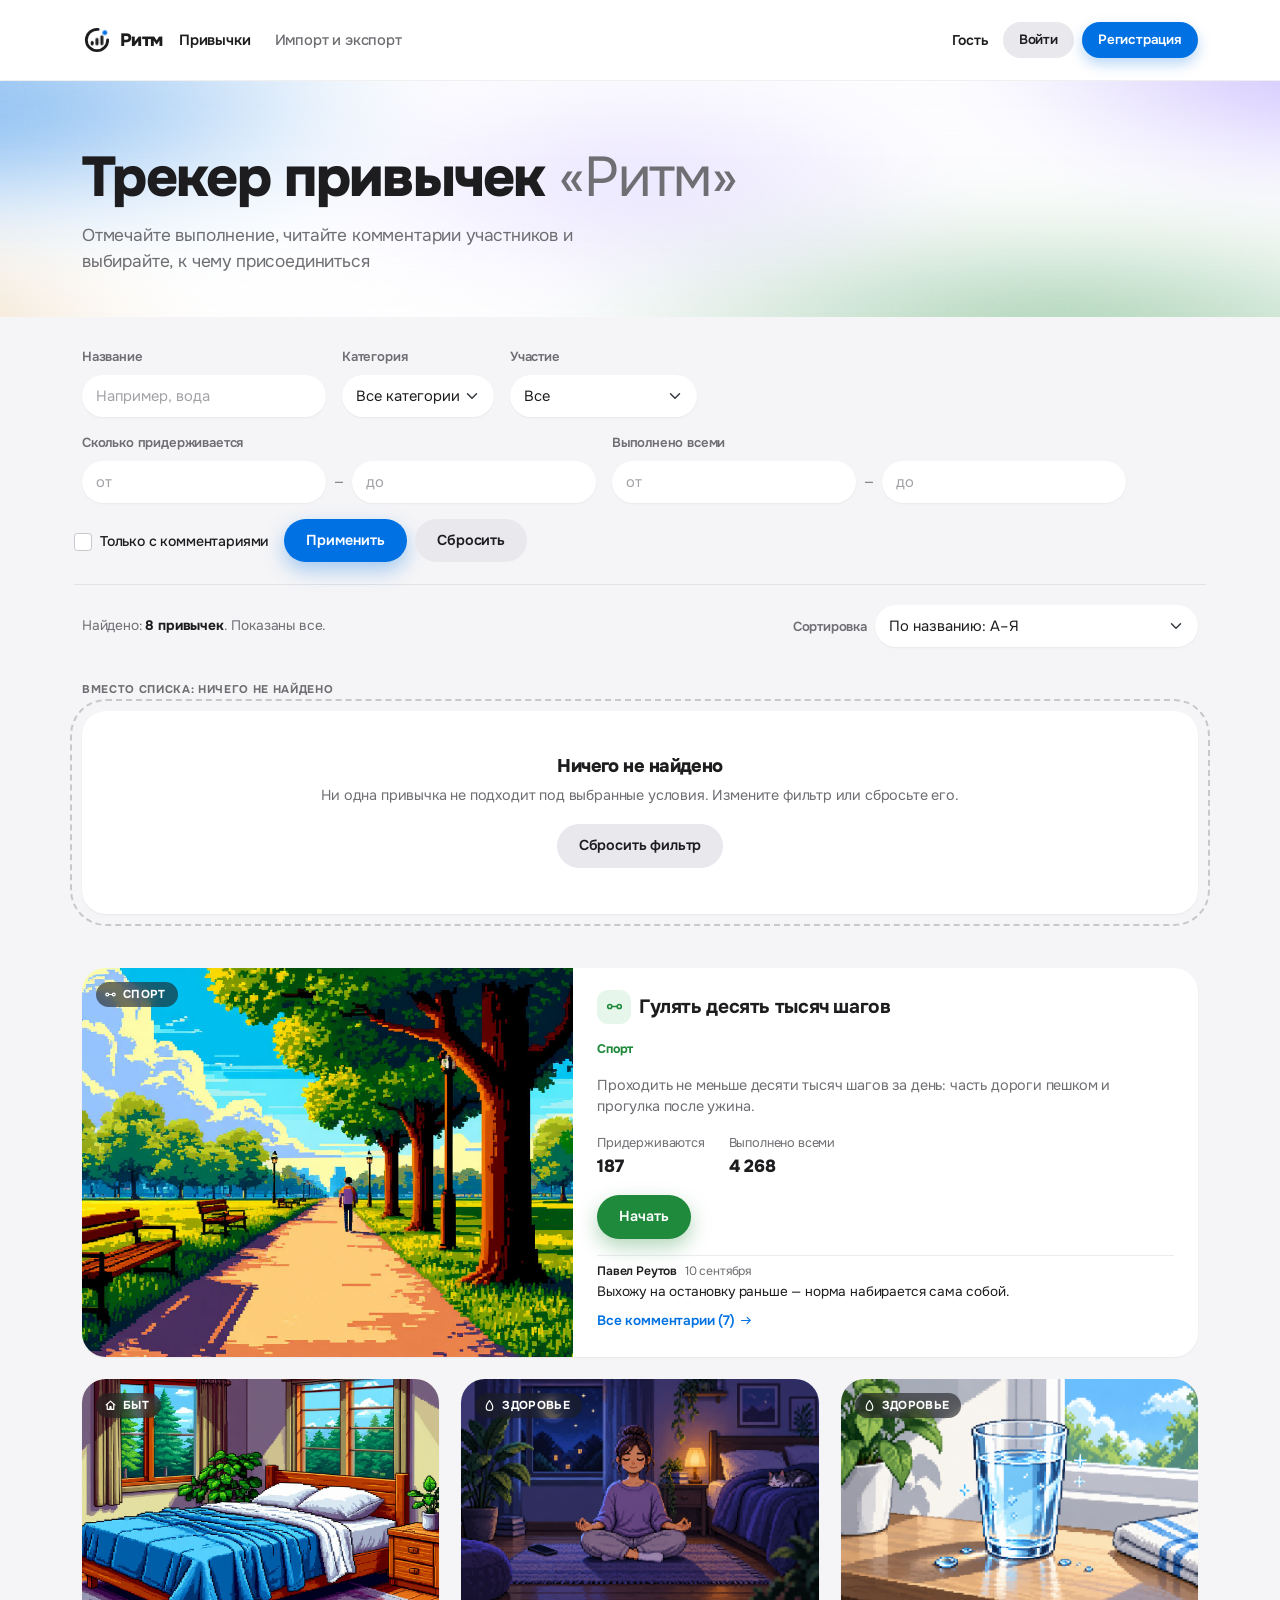
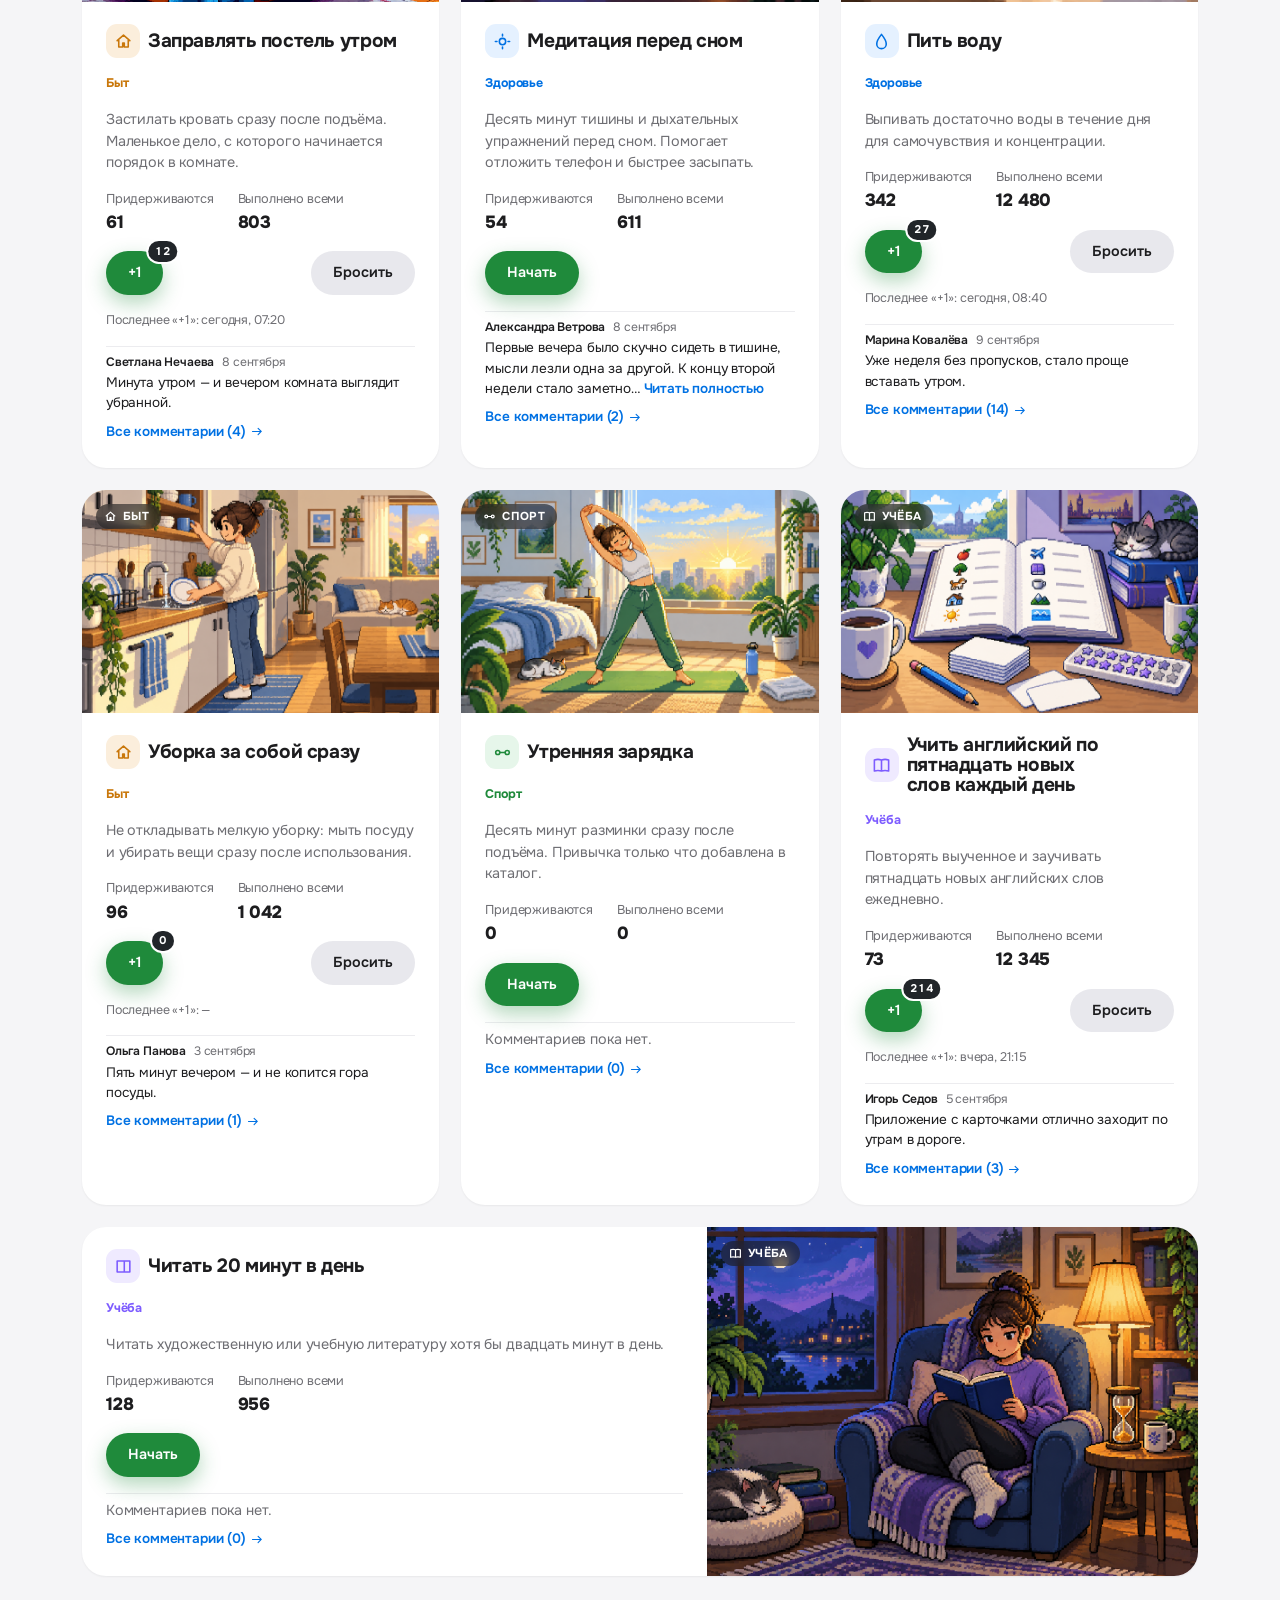
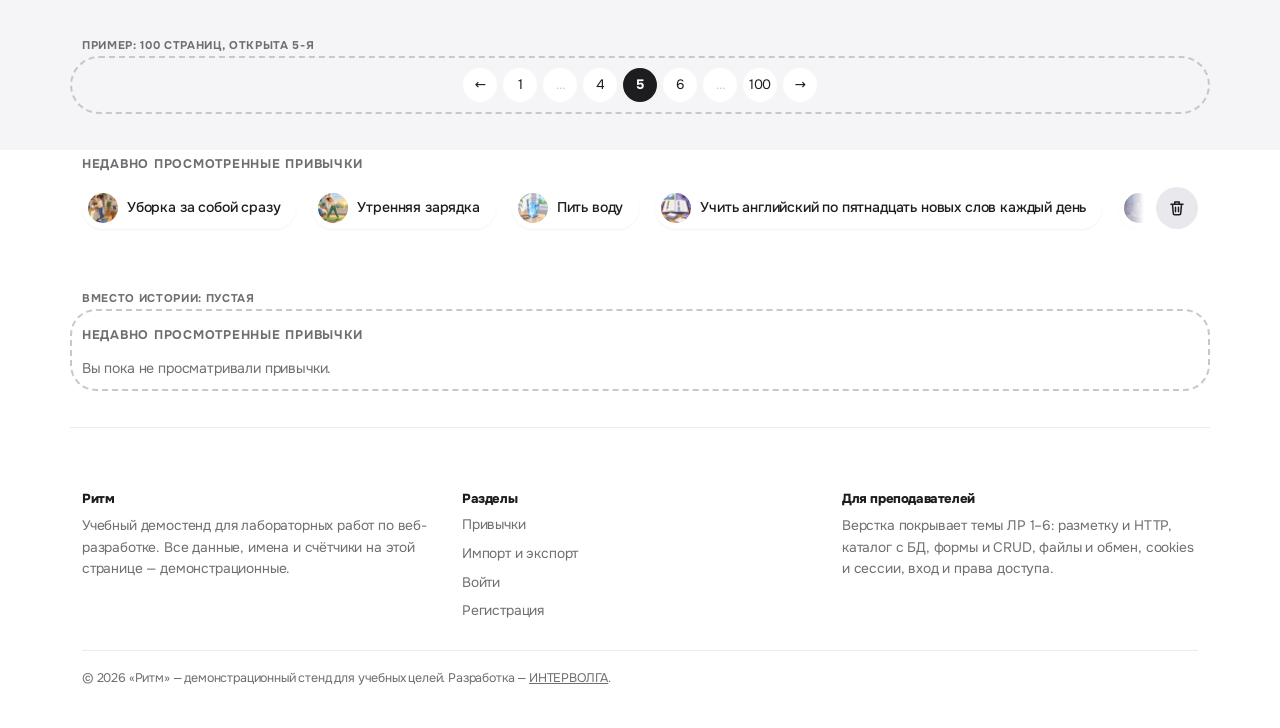
==== LR1/Сайт/rhythm/LR1/index.html @ bc5afbef "Initial commit: LR1 - site template and screenshots" ====
<!doctype html>
<html lang="ru">
<head>
<meta charset="utf-8">
<meta name="viewport" content="width=device-width, initial-scale=1">
<title>Привычки — Ритм</title>
<link rel="icon" href="favicon.svg" type="image/svg+xml">
<link rel="stylesheet" href="assets/css/fonts.css">
<!-- Bootstrap подключается первым, тема стенда — после него и переопределяет нужное -->
<link rel="stylesheet" href="assets/css/bootstrap.min.css">
<link rel="stylesheet" href="assets/css/theme.css">
</head>
<body id="top">

<header class="page-head navbar navbar-expand-lg">
  <div class="container head-inner d-flex flex-wrap align-items-center gap-3">
    <a class="brand d-inline-flex align-items-center gap-2" href="index.html" aria-label="Ритм — на главную">
      <svg width="34" height="34" class="logo-mark" viewBox="0 0 34 34" aria-hidden="true" focusable="false">
        <circle class="cycle" cx="17" cy="17" r="12.1" fill="none" stroke="currentColor" stroke-width="3.2" stroke-linecap="round"/>
        <g class="beats" fill="currentColor">
          <rect x="9.8" y="18" width="3.4" height="5" rx="1.7"/>
          <rect x="15.3" y="14.5" width="3.4" height="8.5" rx="1.7"/>
          <rect x="20.8" y="11.5" width="3.4" height="11.5" rx="1.7"/>
        </g>
        <circle class="beat-now" cx="25.9" cy="8.8" r="2.7" fill="var(--accent)"/>
      </svg>
      <span class="brand-name">Ритм</span>
    </a>
    <nav aria-label="Основное меню">
      <ul class="nav mainnav gap-4">
        <li class="nav-item"><a class="nav-link" href="index.html" aria-current="page">Привычки</a></li>
        <li class="nav-item"><a class="nav-link" href="exchange.html">Импорт и экспорт</a></li>
      </ul>
    </nav>
    <div class="userbox d-flex align-items-center gap-2 ms-auto">
      <span class="who">Гость</span>
      <a class="btn btn-neutral btn-sm" href="login.html">Войти</a>
      <a class="btn btn-primary btn-sm" href="register.html">Регистрация</a>
    </div>
  </div>
</header>

<main class="page">

<section class="hero">
  <div class="container hero-inner">
    <h1>Трекер привычек <em>«Ритм»</em></h1>
    <p>Отмечайте выполнение, читайте комментарии участников и выбирайте, к чему присоединиться</p>
  </div>
  <div class="hero-spacer"></div>
</section>

<section class="band">
  <div class="container">
    <form method="get" action="index.html" role="search">
      <div class="filterbar row g-3 align-items-end">
        <div class="field col-12 col-sm-6 col-lg-auto d-flex flex-column gap-2">
          <label class="form-label" for="q">Название</label>
          <input class="form-control" id="q" name="q" type="search" value="" placeholder="Например, вода">
        </div>
        <div class="field col-12 col-sm-6 col-lg-auto d-flex flex-column gap-2">
          <label class="form-label" for="cat">Категория</label>
          <select class="form-select" id="cat" name="cat">
            <option selected>Все категории</option>
            <option>Здоровье</option>
            <option>Спорт</option>
            <option>Учёба</option>
            <option>Быт</option>
          </select>
        </div>
        <div class="field col-12 col-sm-6 col-lg-auto d-flex flex-column gap-2">
          <label class="form-label" for="part">Участие</label>
          <select class="form-select" id="part" name="part">
            <option selected>Все</option>
            <option>Придерживаюсь</option>
            <option>Не придерживаюсь</option>
          </select>
        </div>
        <div class="field field--range col-12 col-sm-6 col-lg-auto d-flex flex-column gap-2">
          <span class="form-label" id="followers-title">Сколько придерживается</span>
          <div class="range-inputs d-flex align-items-center gap-2" role="group" aria-labelledby="followers-title">
            <label class="visually-hidden" for="followers-min">Придерживается, от</label>
            <input class="form-control" id="followers-min" name="followers_min" type="number" min="0" step="1" inputmode="numeric" placeholder="от" value="">
            <span class="dash" aria-hidden="true">—</span>
            <label class="visually-hidden" for="followers-max">Придерживается, до</label>
            <input class="form-control" id="followers-max" name="followers_max" type="number" min="0" step="1" inputmode="numeric" placeholder="до" value="">
          </div>
        </div>
        <div class="field field--range col-12 col-sm-6 col-lg-auto d-flex flex-column gap-2">
          <span class="form-label" id="done-title">Выполнено всеми</span>
          <div class="range-inputs d-flex align-items-center gap-2" role="group" aria-labelledby="done-title">
            <label class="visually-hidden" for="done-min">Выполнено всеми, от</label>
            <input class="form-control" id="done-min" name="done_min" type="number" min="0" step="1" inputmode="numeric" placeholder="от" value="">
            <span class="dash" aria-hidden="true">—</span>
            <label class="visually-hidden" for="done-max">Выполнено всеми, до</label>
            <input class="form-control" id="done-max" name="done_max" type="number" min="0" step="1" inputmode="numeric" placeholder="до" value="">
          </div>
        </div>
        <div class="field field--check form-check col-12 col-lg-auto d-flex flex-row align-items-center gap-2">
          <input class="form-check-input" id="with-comments" name="with_comments" type="checkbox" value="1">
          <label class="form-check-label" for="with-comments">Только с комментариями</label>
        </div>
        <div class="filter-actions col-12 col-lg-auto d-flex gap-2">
          <button type="submit" class="btn btn-primary">Применить</button>
          <a class="btn btn-neutral" href="index.html">Сбросить</a>
        </div>
      </div>

      <div class="listbar d-flex flex-wrap align-items-center justify-content-between">
        <p class="count-note">Найдено: <b>8 привычек</b>. Показаны все.</p>
        <div class="field col-12 col-md-auto ms-md-auto d-flex flex-column flex-sm-row align-items-sm-center gap-2">
          <label class="form-label" for="sort">Сортировка</label>
          <select class="form-select" id="sort" name="sort">
            <option selected>По названию: А–Я</option>
            <option>По числу выполнений: сначала больше</option>
          </select>
        </div>
      </div>
    </form>

    <!-- Альтернатива списку. В рабочей вёрстке выводится ЛИБО этот блок, ЛИБО .cards с навигацией,
         в зависимости от того, нашлись ли привычки. -->
    <div class="empty-state demo-alt" data-demo="Вместо списка: ничего не найдено">
      <h2>Ничего не найдено</h2>
      <p>Ни одна привычка не подходит под выбранные условия. Измените фильтр или сбросьте его.</p>
      <a class="btn btn-neutral" href="index.html">Сбросить фильтр</a>
    </div>

    <div class="row cards g-4">

      <div class="col-12">
        <article class="card h-100 d-flex flex-column flex-lg-row card--wide" data-cat="sport">
          <div class="card-media">
            <span class="media-chip badge"><svg width="24" height="24" class="icon" viewBox="0 0 24 24" aria-hidden="true" focusable="false"><circle cx="6" cy="12" r="2.6"/><circle cx="18" cy="12" r="2.6"/><path d="M8.6 12h6.8"/></svg>Спорт</span>
            <a href="habit.html"><img width="1344" height="768" class="img-fluid" src="assets/img/habit-walking-16bit.jpg" alt="Пиксель-арт: аллея в парке со скамейками и фонарями, человек уходит по дорожке вдаль"></a>
          </div>
          <div class="card-body d-flex flex-column gap-3">
            <h2 class="card-title d-flex align-items-center gap-2">
              <span class="habit-icon"><svg width="24" height="24" class="icon" viewBox="0 0 24 24" aria-hidden="true" focusable="false"><circle cx="6" cy="12" r="2.6"/><circle cx="18" cy="12" r="2.6"/><path d="M8.6 12h6.8"/></svg></span>
              <a href="habit.html">Гулять десять тысяч шагов</a>
            </h2>
            <p class="card-meta"><span class="cat-name">Спорт</span></p>
            <p class="desc">Проходить не меньше десяти тысяч шагов за день: часть дороги пешком и прогулка после ужина.</p>
            <div class="counters d-flex flex-wrap gap-4">
              <span>Придерживаются<b>187</b></span>
              <span>Выполнено всеми<b>4 268</b></span>
            </div>
            <div class="card-actions d-flex flex-wrap align-items-center">
              <button type="button" class="btn btn-positive">Начать</button>
            </div>
            <div class="comments d-flex flex-column gap-2">
              <div class="comment"><div class="meta d-flex flex-wrap align-items-center gap-2"><span class="who">Павел Реутов</span><span>10 сентября</span></div>Выхожу на остановку раньше — норма набирается сама собой.</div>
              <a class="all-comments d-inline-flex align-items-center gap-1" href="habit.html#comments">Все комментарии (7) <svg width="24" height="24" class="icon" viewBox="0 0 24 24" aria-hidden="true" focusable="false"><path d="M13 7l5 5-5 5M4 12h14"/></svg></a>
            </div>
          </div>
        </article>
      </div>

      <div class="col-12 col-md-6 col-lg-4">
        <article class="card h-100 d-flex" data-cat="home">
          <div class="card-media">
            <span class="media-chip badge"><svg width="24" height="24" class="icon" viewBox="0 0 24 24" aria-hidden="true" focusable="false"><path d="M4 11 12 4l8 7M6 10v9h5v-5h2v5h5v-9"/></svg>Быт</span>
            <a href="habit.html"><img width="1344" height="768" class="img-fluid" src="assets/img/habit-bedmaking-16bit.jpg" alt="Пиксель-арт: заправленная кровать с синим покрывалом и белыми подушками между двумя окнами"></a>
          </div>
          <div class="card-body d-flex flex-column gap-3">
            <h2 class="card-title d-flex align-items-center gap-2">
              <span class="habit-icon"><svg width="24" height="24" class="icon" viewBox="0 0 24 24" aria-hidden="true" focusable="false"><path d="M4 11 12 4l8 7M6 10v9h5v-5h2v5h5v-9"/></svg></span>
              <a href="habit.html">Заправлять постель утром</a>
            </h2>
            <p class="card-meta"><span class="cat-name">Быт</span></p>
            <p class="desc">Застилать кровать сразу после подъёма. Маленькое дело, с которого начинается порядок в комнате.</p>
            <div class="counters d-flex flex-wrap gap-4">
              <span>Придерживаются<b>61</b></span>
              <span>Выполнено всеми<b>803</b></span>
            </div>
            <div class="card-actions d-flex flex-wrap align-items-center">
              <button type="button" class="btn btn-positive btn-count position-relative" aria-label="Отметить выполнение привычки «Заправлять постель утром»" aria-describedby="count-habit-bedmaking" title="Выполнено вами: 12">+1<span class="position-absolute top-0 start-100 translate-middle badge rounded-pill text-bg-dark" id="count-habit-bedmaking"><span class="visually-hidden">Выполнено вами: </span>12</span></button>
              <button type="button" class="btn btn-neutral ms-auto">Бросить</button>
            </div>
            <p class="last-done">Последнее «+1»: сегодня, 07:20</p>
            <div class="comments d-flex flex-column gap-2">
              <div class="comment"><div class="meta d-flex flex-wrap align-items-center gap-2"><span class="who">Светлана Нечаева</span><span>8 сентября</span></div>Минута утром — и вечером комната выглядит убранной.</div>
              <a class="all-comments d-inline-flex align-items-center gap-1" href="habit.html#comments">Все комментарии (4) <svg width="24" height="24" class="icon" viewBox="0 0 24 24" aria-hidden="true" focusable="false"><path d="M13 7l5 5-5 5M4 12h14"/></svg></a>
            </div>
          </div>
        </article>
      </div>

      <div class="col-12 col-md-6 col-lg-4">
        <article class="card h-100 d-flex" data-cat="health">
          <div class="card-media">
            <span class="media-chip badge"><svg width="24" height="24" class="icon" viewBox="0 0 24 24" aria-hidden="true" focusable="false"><path d="M12 3C12 3 6 10.5 6 15a6 6 0 0 0 12 0c0-4.5-6-12-6-12Z"/></svg>Здоровье</span>
            <a href="habit.html"><img width="1586" height="992" class="img-fluid" src="assets/img/habit-meditation-16bit.png" alt="Пиксель-арт: человек медитирует перед сном в комнате с ночным окном"></a>
          </div>
          <div class="card-body d-flex flex-column gap-3">
            <h2 class="card-title d-flex align-items-center gap-2">
              <span class="habit-icon"><svg width="24" height="24" class="icon" viewBox="0 0 24 24" aria-hidden="true" focusable="false"><circle cx="12" cy="12" r="4"/><path d="M12 3v2M12 19v2M3 12h2M19 12h2"/></svg></span>
              <a href="habit.html">Медитация перед сном</a>
            </h2>
            <p class="card-meta"><span class="cat-name">Здоровье</span></p>
            <p class="desc">Десять минут тишины и дыхательных упражнений перед сном. Помогает отложить телефон и быстрее засыпать.</p>
            <div class="counters d-flex flex-wrap gap-4">
              <span>Придерживаются<b>54</b></span>
              <span>Выполнено всеми<b>611</b></span>
            </div>
            <div class="card-actions d-flex flex-wrap align-items-center">
              <button type="button" class="btn btn-positive">Начать</button>
            </div>
            <div class="comments d-flex flex-column gap-2">
              <div class="comment">
                <div class="meta d-flex flex-wrap align-items-center gap-2"><span class="who">Александра Ветрова</span><span>8 сентября</span></div>
                Первые вечера было скучно сидеть в тишине, мысли лезли одна за другой. К концу второй недели стало заметно…
                <a class="all-comments d-inline-flex align-items-center gap-1" href="habit.html#comments">Читать полностью</a>
              </div>
              <a class="all-comments d-inline-flex align-items-center gap-1" href="habit.html#comments">Все комментарии (2) <svg width="24" height="24" class="icon" viewBox="0 0 24 24" aria-hidden="true" focusable="false"><path d="M13 7l5 5-5 5M4 12h14"/></svg></a>
            </div>
          </div>
        </article>
      </div>

      <div class="col-12 col-md-6 col-lg-4">
        <article class="card h-100 d-flex" data-cat="health">
          <div class="card-media">
            <span class="media-chip badge"><svg width="24" height="24" class="icon" viewBox="0 0 24 24" aria-hidden="true" focusable="false"><path d="M12 3C12 3 6 10.5 6 15a6 6 0 0 0 12 0c0-4.5-6-12-6-12Z"/></svg>Здоровье</span>
            <a href="habit.html"><img width="1586" height="992" class="img-fluid" src="assets/img/habit-water-16bit.png" alt="Пиксель-арт: стакан свежей воды на столе у окна"></a>
          </div>
          <div class="card-body d-flex flex-column gap-3">
            <h2 class="card-title d-flex align-items-center gap-2">
              <span class="habit-icon"><svg width="24" height="24" class="icon" viewBox="0 0 24 24" aria-hidden="true" focusable="false"><path d="M12 3C12 3 6 10.5 6 15a6 6 0 0 0 12 0c0-4.5-6-12-6-12Z"/></svg></span>
              <a href="habit.html">Пить воду</a>
            </h2>
            <p class="card-meta"><span class="cat-name">Здоровье</span></p>
            <p class="desc">Выпивать достаточно воды в течение дня для самочувствия и концентрации.</p>
            <div class="counters d-flex flex-wrap gap-4">
              <span>Придерживаются<b>342</b></span>
              <span>Выполнено всеми<b>12 480</b></span>
            </div>
            <div class="card-actions d-flex flex-wrap align-items-center">
              <button type="button" class="btn btn-positive btn-count position-relative" aria-label="Отметить выполнение привычки «Пить воду»" aria-describedby="count-habit-water" title="Выполнено вами: 27">+1<span class="position-absolute top-0 start-100 translate-middle badge rounded-pill text-bg-dark" id="count-habit-water"><span class="visually-hidden">Выполнено вами: </span>27</span></button>
              <button type="button" class="btn btn-neutral ms-auto">Бросить</button>
            </div>
            <p class="last-done">Последнее «+1»: сегодня, 08:40</p>
            <div class="comments d-flex flex-column gap-2">
              <div class="comment"><div class="meta d-flex flex-wrap align-items-center gap-2"><span class="who">Марина Ковалёва</span><span>9 сентября</span></div>Уже неделя без пропусков, стало проще вставать утром.</div>
              <a class="all-comments d-inline-flex align-items-center gap-1" href="habit.html#comments">Все комментарии (14) <svg width="24" height="24" class="icon" viewBox="0 0 24 24" aria-hidden="true" focusable="false"><path d="M13 7l5 5-5 5M4 12h14"/></svg></a>
            </div>
          </div>
        </article>
      </div>

      <div class="col-12 col-md-6 col-lg-4">
        <article class="card h-100 d-flex" data-cat="home">
          <div class="card-media">
            <span class="media-chip badge"><svg width="24" height="24" class="icon" viewBox="0 0 24 24" aria-hidden="true" focusable="false"><path d="M4 11 12 4l8 7M6 10v9h5v-5h2v5h5v-9"/></svg>Быт</span>
            <a href="habit.html"><img width="1586" height="992" class="img-fluid" src="assets/img/habit-cleaning-16bit.png" alt="Пиксель-арт: человек сразу убирает за собой посуду"></a>
          </div>
          <div class="card-body d-flex flex-column gap-3">
            <h2 class="card-title d-flex align-items-center gap-2">
              <span class="habit-icon"><svg width="24" height="24" class="icon" viewBox="0 0 24 24" aria-hidden="true" focusable="false"><path d="M4 11 12 4l8 7M6 10v9h5v-5h2v5h5v-9"/></svg></span>
              <a href="habit.html">Уборка за собой сразу</a>
            </h2>
            <p class="card-meta"><span class="cat-name">Быт</span></p>
            <p class="desc">Не откладывать мелкую уборку: мыть посуду и убирать вещи сразу после использования.</p>
            <div class="counters d-flex flex-wrap gap-4">
              <span>Придерживаются<b>96</b></span>
              <span>Выполнено всеми<b>1 042</b></span>
            </div>
            <div class="card-actions d-flex flex-wrap align-items-center">
              <button type="button" class="btn btn-positive btn-count position-relative" aria-label="Отметить выполнение привычки «Уборка за собой сразу»" aria-describedby="count-habit-cleaning" title="Выполнено вами: 0">+1<span class="position-absolute top-0 start-100 translate-middle badge rounded-pill text-bg-dark" id="count-habit-cleaning"><span class="visually-hidden">Выполнено вами: </span>0</span></button>
              <button type="button" class="btn btn-neutral ms-auto">Бросить</button>
            </div>
            <p class="last-done">Последнее «+1»: &mdash;</p>
            <div class="comments d-flex flex-column gap-2">
              <div class="comment"><div class="meta d-flex flex-wrap align-items-center gap-2"><span class="who">Ольга Панова</span><span>3 сентября</span></div>Пять минут вечером — и не копится гора посуды.</div>
              <a class="all-comments d-inline-flex align-items-center gap-1" href="habit.html#comments">Все комментарии (1) <svg width="24" height="24" class="icon" viewBox="0 0 24 24" aria-hidden="true" focusable="false"><path d="M13 7l5 5-5 5M4 12h14"/></svg></a>
            </div>
          </div>
        </article>
      </div>

      <div class="col-12 col-md-6 col-lg-4">
        <article class="card h-100 d-flex" data-cat="sport">
          <div class="card-media">
            <span class="media-chip badge"><svg width="24" height="24" class="icon" viewBox="0 0 24 24" aria-hidden="true" focusable="false"><circle cx="6" cy="12" r="2.6"/><circle cx="18" cy="12" r="2.6"/><path d="M8.6 12h6.8"/></svg>Спорт</span>
            <a href="habit.html"><img width="1587" height="991" class="img-fluid" src="assets/img/habit-exercise-16bit.png" alt="Пиксель-арт: утренняя разминка на коврике у окна"></a>
          </div>
          <div class="card-body d-flex flex-column gap-3">
            <h2 class="card-title d-flex align-items-center gap-2">
              <span class="habit-icon"><svg width="24" height="24" class="icon" viewBox="0 0 24 24" aria-hidden="true" focusable="false"><circle cx="6" cy="12" r="2.6"/><circle cx="18" cy="12" r="2.6"/><path d="M8.6 12h6.8"/></svg></span>
              <a href="habit.html">Утренняя зарядка</a>
            </h2>
            <p class="card-meta"><span class="cat-name">Спорт</span></p>
            <p class="desc">Десять минут разминки сразу после подъёма. Привычка только что добавлена в каталог.</p>
            <div class="counters d-flex flex-wrap gap-4">
              <span>Придерживаются<b>0</b></span>
              <span>Выполнено всеми<b>0</b></span>
            </div>
            <div class="card-actions d-flex flex-wrap align-items-center">
              <button type="button" class="btn btn-positive">Начать</button>
            </div>
            <div class="comments d-flex flex-column gap-2">
              <p class="desc">Комментариев пока нет.</p>
              <a class="all-comments d-inline-flex align-items-center gap-1" href="habit.html#comments">Все комментарии (0) <svg width="24" height="24" class="icon" viewBox="0 0 24 24" aria-hidden="true" focusable="false"><path d="M13 7l5 5-5 5M4 12h14"/></svg></a>
            </div>
          </div>
        </article>
      </div>

      <div class="col-12 col-md-6 col-lg-4">
        <article class="card h-100 d-flex" data-cat="study">
          <div class="card-media">
            <span class="media-chip badge"><svg width="24" height="24" class="icon" viewBox="0 0 24 24" aria-hidden="true" focusable="false"><path d="M3 5c3-1 6-1 9 0v14c-3-1-6-1-9 0V5ZM21 5c-3-1-6-1-9 0v14c3-1 6-1 9 0V5Z"/></svg>Учёба</span>
            <a href="habit.html"><img width="1586" height="992" class="img-fluid" src="assets/img/habit-english-16bit.png" alt="Пиксель-арт: словарь и карточки для ежедневного изучения английских слов"></a>
          </div>
          <div class="card-body d-flex flex-column gap-3">
            <h2 class="card-title d-flex align-items-center gap-2">
              <span class="habit-icon"><svg width="24" height="24" class="icon" viewBox="0 0 24 24" aria-hidden="true" focusable="false"><path d="M3 5c3-1 6-1 9 0v14c-3-1-6-1-9 0V5ZM21 5c-3-1-6-1-9 0v14c3-1 6-1 9 0V5Z"/></svg></span>
              <a href="habit.html">Учить английский по пятнадцать новых слов каждый день</a>
            </h2>
            <p class="card-meta"><span class="cat-name">Учёба</span></p>
            <p class="desc">Повторять выученное и заучивать пятнадцать новых английских слов ежедневно.</p>
            <div class="counters d-flex flex-wrap gap-4">
              <span>Придерживаются<b>73</b></span>
              <span>Выполнено всеми<b>12 345</b></span>
            </div>
            <div class="card-actions d-flex flex-wrap align-items-center">
              <button type="button" class="btn btn-positive btn-count position-relative" aria-label="Отметить выполнение привычки «Учить английский по пятнадцать новых слов каждый день»" aria-describedby="count-habit-english" title="Выполнено вами: 214">+1<span class="position-absolute top-0 start-100 translate-middle badge rounded-pill text-bg-dark" id="count-habit-english"><span class="visually-hidden">Выполнено вами: </span>214</span></button>
              <button type="button" class="btn btn-neutral ms-auto">Бросить</button>
            </div>
            <p class="last-done">Последнее «+1»: вчера, 21:15</p>
            <div class="comments d-flex flex-column gap-2">
              <div class="comment"><div class="meta d-flex flex-wrap align-items-center gap-2"><span class="who">Игорь Седов</span><span>5 сентября</span></div>Приложение с карточками отлично заходит по утрам в дороге.</div>
              <a class="all-comments d-inline-flex align-items-center gap-1" href="habit.html#comments">Все комментарии (3) <svg width="24" height="24" class="icon" viewBox="0 0 24 24" aria-hidden="true" focusable="false"><path d="M13 7l5 5-5 5M4 12h14"/></svg></a>
            </div>
          </div>
        </article>
      </div>

      <div class="col-12">
        <article class="card h-100 d-flex flex-column flex-lg-row-reverse card--wide-rev" data-cat="study">
          <div class="card-media">
            <span class="media-chip badge"><svg width="24" height="24" class="icon" viewBox="0 0 24 24" aria-hidden="true" focusable="false"><path d="M3 5c3-1 6-1 9 0v14c-3-1-6-1-9 0V5ZM21 5c-3-1-6-1-9 0v14c3-1 6-1 9 0V5Z"/></svg>Учёба</span>
            <a href="habit.html"><img width="1586" height="992" class="img-fluid" src="assets/img/habit-reading-16bit.png" alt="Пиксель-арт: человек читает книгу в уютном кресле у лампы"></a>
          </div>
          <div class="card-body d-flex flex-column gap-3">
            <h2 class="card-title d-flex align-items-center gap-2">
              <span class="habit-icon"><svg width="24" height="24" class="icon" viewBox="0 0 24 24" aria-hidden="true" focusable="false"><path d="M4 5h9v14H4zM13 5h7v14h-7z"/></svg></span>
              <a href="habit.html">Читать 20 минут в день</a>
            </h2>
            <p class="card-meta"><span class="cat-name">Учёба</span></p>
            <p class="desc">Читать художественную или учебную литературу хотя бы двадцать минут в день.</p>
            <div class="counters d-flex flex-wrap gap-4">
              <span>Придерживаются<b>128</b></span>
              <span>Выполнено всеми<b>956</b></span>
            </div>
            <div class="card-actions d-flex flex-wrap align-items-center">
              <button type="button" class="btn btn-positive">Начать</button>
            </div>
            <div class="comments d-flex flex-column gap-2">
              <p class="desc">Комментариев пока нет.</p>
              <a class="all-comments d-inline-flex align-items-center gap-1" href="habit.html#comments">Все комментарии (0) <svg width="24" height="24" class="icon" viewBox="0 0 24 24" aria-hidden="true" focusable="false"><path d="M13 7l5 5-5 5M4 12h14"/></svg></a>
            </div>
          </div>
        </article>
      </div>

    </div>

    <!-- Постраничная навигация выводится, только если страниц больше одной; иначе блока нет вовсе.
         Пример: 100 страниц, открыта пятая. На узком экране соседние страницы скрываются. -->
    <nav class="pager d-flex justify-content-center demo-alt" data-demo="Пример: 100 страниц, открыта 5-я" aria-label="Постраничная навигация по каталогу">
      <ul class="pagination">
        <li class="page-item"><a class="page-link" href="index.html?page=4" aria-label="Предыдущая страница">←</a></li>
        <li class="page-item"><a class="page-link" href="index.html?page=1" aria-label="Страница 1">1</a></li>
        <li class="page-item disabled" aria-hidden="true"><span class="page-link">…</span></li>
        <li class="page-item d-none d-sm-block"><a class="page-link" href="index.html?page=4" aria-label="Страница 4">4</a></li>
        <li class="page-item active" aria-current="page"><span class="page-link">5</span></li>
        <li class="page-item d-none d-sm-block"><a class="page-link" href="index.html?page=6" aria-label="Страница 6">6</a></li>
        <li class="page-item disabled" aria-hidden="true"><span class="page-link">…</span></li>
        <li class="page-item"><a class="page-link" href="index.html?page=100" aria-label="Страница 100">100</a></li>
        <li class="page-item"><a class="page-link" href="index.html?page=6" aria-label="Следующая страница">→</a></li>
      </ul>
    </nav>
  </div>
</section>

<div class="container">
  <section class="recent" aria-labelledby="recent-title">
    <h2 id="recent-title">Недавно просмотренные привычки</h2>
    <div class="recent-row d-flex align-items-start gap-3">
      <ul class="recent-list list-unstyled d-flex flex-nowrap gap-3 overflow-x-auto">
        <li><span class="rthumb"><img width="1586" height="992" class="img-fluid" src="assets/img/habit-cleaning-16bit.png" alt=""></span><a href="habit.html">Уборка за собой сразу</a></li>
        <li><span class="rthumb"><img width="1587" height="991" class="img-fluid" src="assets/img/habit-exercise-16bit.png" alt=""></span><a href="habit.html">Утренняя зарядка</a></li>
        <li><span class="rthumb"><img width="1586" height="992" class="img-fluid" src="assets/img/habit-water-16bit.png" alt=""></span><a href="habit.html">Пить воду</a></li>
        <li><span class="rthumb"><img width="1586" height="992" class="img-fluid" src="assets/img/habit-english-16bit.png" alt=""></span><a href="habit.html">Учить английский по пятнадцать новых слов каждый день</a></li>
        <li><span class="rthumb"><img width="1586" height="992" class="img-fluid" src="assets/img/habit-meditation-16bit.png" alt=""></span><a href="habit.html">Медитация перед сном</a></li>
        <li><span class="rthumb"><img width="1344" height="768" class="img-fluid" src="assets/img/habit-bedmaking-16bit.jpg" alt=""></span><a href="habit.html">Заправлять постель утром</a></li>
        <li><span class="rthumb"><img width="1344" height="768" class="img-fluid" src="assets/img/habit-walking-16bit.jpg" alt=""></span><a href="habit.html">Гулять десять тысяч шагов</a></li>
      </ul>
      <button type="button" class="btn btn-neutral btn-icon" aria-label="Очистить историю просмотров" title="Очистить историю просмотров"><svg width="24" height="24" class="icon" viewBox="0 0 24 24" aria-hidden="true" focusable="false"><path d="M4 7h16M10 11v6M14 11v6M6 7l1 12a2 2 0 0 0 2 2h6a2 2 0 0 0 2-2l1-12M9 7V4h6v3"/></svg></button>
    </div>
  </section>

  <!-- Альтернатива заполненной истории. В рабочей вёрстке выводится ЛИБО этот блок, ЛИБО заполненный
       выше: пустая история — без кнопки очистки. -->
  <section class="recent demo-alt" data-demo="Вместо истории: пустая" aria-labelledby="recent-empty-title">
    <h2 id="recent-empty-title">Недавно просмотренные привычки</h2>
    <p class="empty-note">Вы пока не просматривали привычки.</p>
  </section>
</div>

</main>

<footer class="pagefoot">
  <div class="container">
    <div class="foot-grid row g-4">
      <div class="col-12 col-md-4">
        <h2>Ритм</h2>
        <p>Учебный демостенд для лабораторных работ по веб-разработке. Все данные, имена и счётчики на этой странице — демонстрационные.</p>
      </div>
      <div class="col-12 col-md-4">
        <h2>Разделы</h2>
        <ul class="list-unstyled d-flex flex-column gap-2">
          <li><a href="index.html">Привычки</a></li>
          <li><a href="exchange.html">Импорт и экспорт</a></li>
          <li><a href="login.html">Войти</a></li>
          <li><a href="register.html">Регистрация</a></li>
        </ul>
      </div>
      <div class="col-12 col-md-4">
        <h2>Для преподавателей</h2>
        <p>Верстка покрывает темы ЛР 1–6: разметку и HTTP, каталог с БД, формы и CRUD, файлы и обмен, cookies и сессии, вход и права доступа.</p>
      </div>
    </div>
    <p class="foot-bottom">© 2026 «Ритм» — демонстрационный стенд для учебных целей. Разработка — <a href="https://www.intervolga.ru/">ИНТЕРВОЛГА</a>.</p>
  </div>
</footer>

<a class="to-top" href="#top" id="to-top" aria-label="Наверх страницы">
  <svg width="24" height="24" class="icon" viewBox="0 0 24 24" aria-hidden="true" focusable="false"><path d="M12 19V6M6 12l6-6 6 6"/></svg>
</a>

<script src="assets/js/to-top.js"></script>

<script src="assets/js/recent-scroll.js"></script>

</body>
</html>
---- LR1/Сайт/rhythm/LR1/assets/css/fonts.css ----
/* Шрифты стенда, скачанные с Google Fonts и поставляемые локально (§13 ТЗ: без внешних ресурсов).
   Onest и Roboto Mono — вариативные: один файл покрывает все нужные начертания.
   Наборы: кириллица и латиница с расширениями. Лицензии: fonts/OFL-*.txt. */

/* Onest, cyrillic-ext */
@font-face{font-family:"Onest";font-style:normal;font-weight:400 900;font-display:swap;
  src:url("fonts/onest-cyrillic-ext.woff2") format("woff2");
  unicode-range:U+0460-052F, U+1C80-1C8A, U+20B4, U+2DE0-2DFF, U+A640-A69F, U+FE2E-FE2F;}

/* Onest, cyrillic */
@font-face{font-family:"Onest";font-style:normal;font-weight:400 900;font-display:swap;
  src:url("fonts/onest-cyrillic.woff2") format("woff2");
  unicode-range:U+0301, U+0400-045F, U+0490-0491, U+04B0-04B1, U+2116;}

/* Onest, latin-ext */
@font-face{font-family:"Onest";font-style:normal;font-weight:400 900;font-display:swap;
  src:url("fonts/onest-latin-ext.woff2") format("woff2");
  unicode-range:U+0100-02BA, U+02BD-02C5, U+02C7-02CC, U+02CE-02D7, U+02DD-02FF, U+0304, U+0308, U+0329, U+1D00-1DBF, U+1E00-1E9F, U+1EF2-1EFF, U+2020, U+20A0-20AB, U+20AD-20C0, U+2113, U+2C60-2C7F, U+A720-A7FF;}

/* Onest, latin */
@font-face{font-family:"Onest";font-style:normal;font-weight:400 900;font-display:swap;
  src:url("fonts/onest-latin.woff2") format("woff2");
  unicode-range:U+0000-00FF, U+0131, U+0152-0153, U+02BB-02BC, U+02C6, U+02DA, U+02DC, U+0304, U+0308, U+0329, U+2000-206F, U+20AC, U+2122, U+2191, U+2193, U+2212, U+2215, U+FEFF, U+FFFD;}

/* Roboto Mono, cyrillic-ext */
@font-face{font-family:"Roboto Mono";font-style:normal;font-weight:400 600;font-display:swap;
  src:url("fonts/roboto-mono-cyrillic-ext.woff2") format("woff2");
  unicode-range:U+0460-052F, U+1C80-1C8A, U+20B4, U+2DE0-2DFF, U+A640-A69F, U+FE2E-FE2F;}

/* Roboto Mono, cyrillic */
@font-face{font-family:"Roboto Mono";font-style:normal;font-weight:400 600;font-display:swap;
  src:url("fonts/roboto-mono-cyrillic.woff2") format("woff2");
  unicode-range:U+0301, U+0400-045F, U+0490-0491, U+04B0-04B1, U+2116;}

/* Roboto Mono, latin-ext */
@font-face{font-family:"Roboto Mono";font-style:normal;font-weight:400 600;font-display:swap;
  src:url("fonts/roboto-mono-latin-ext.woff2") format("woff2");
  unicode-range:U+0100-02BA, U+02BD-02C5, U+02C7-02CC, U+02CE-02D7, U+02DD-02FF, U+0304, U+0308, U+0329, U+1D00-1DBF, U+1E00-1E9F, U+1EF2-1EFF, U+2020, U+20A0-20AB, U+20AD-20C0, U+2113, U+2C60-2C7F, U+A720-A7FF;}

/* Roboto Mono, latin */
@font-face{font-family:"Roboto Mono";font-style:normal;font-weight:400 600;font-display:swap;
  src:url("fonts/roboto-mono-latin.woff2") format("woff2");
  unicode-range:U+0000-00FF, U+0131, U+0152-0153, U+02BB-02BC, U+02C6, U+02DA, U+02DC, U+0304, U+0308, U+0329, U+2000-206F, U+20AC, U+2122, U+2191, U+2193, U+2212, U+2215, U+FEFF, U+FFFD;}
---- LR1/Сайт/rhythm/LR1/assets/css/theme.css ----
/* Тема «Ритм» поверх Bootstrap 5.3.
   Файл только дополняет и переопределяет bootstrap.min.css и подключается после него.
   Разделы: переменные -> база -> шапка -> герой -> фильтр -> кнопки ->
   карточки -> пагинация -> недавние -> подвал -> кнопка «наверх» ->
   прочие компоненты Bootstrap -> внутренние страницы -> альтернативные состояния -> адаптив.
   Все элементы собраны на одной странице: ui-kit.html. */

/* ---------- 1. Переменные темы и настройка переменных Bootstrap ---------- */
:root{
  /* Фирменная палитра стенда */
  --bg:#ffffff;
  --band:#f5f5f7;
  --ink:#1d1d1f;
  --muted:#6e6e73;
  --accent:#0071e3;
  --purple:#7d5cff;
  --positive:#1f8a3b;
  --amber:#c9770a;
  --danger:#d70015;

  /* Те же значения, но для встроенных механизмов Bootstrap */
  --bs-body-bg:var(--bg);
  --bs-body-color:#1d1d1f;
  --bs-body-font-family:"Onest",system-ui,-apple-system,"Segoe UI",sans-serif;
  --bs-body-font-size:17px;
  --bs-body-line-height:1.5;
  --bs-font-monospace:"Roboto Mono",ui-monospace,Consolas,monospace;
  --bs-link-color-rgb:0,113,227;
  --bs-link-hover-color-rgb:0,113,227;
  --bs-border-color:#ececef;
  --bs-emphasis-color:#1d1d1f;
  --bs-secondary-color:#6e6e73;
  --bs-secondary-bg:#e8e8ed;
  --bs-tertiary-bg:#f5f5f7;
  --bs-code-color:#a4136a;

  /* Смысловые цвета Bootstrap = палитра стенда */
  --bs-primary:#0071e3;   --bs-primary-rgb:0,113,227;
  --bs-success:#1f8a3b;   --bs-success-rgb:31,138,59;
  --bs-danger:#d70015;    --bs-danger-rgb:215,0,21;
  --bs-warning:#c9770a;   --bs-warning-rgb:201,119,10;
  --bs-info:#7d5cff;      --bs-info-rgb:125,92,255;
  --bs-primary-bg-subtle:#e5f1ff; --bs-primary-text-emphasis:#003d7a; --bs-primary-border-subtle:#e5f1ff;
  --bs-success-bg-subtle:#e6f6ea; --bs-success-text-emphasis:#0d3d20; --bs-success-border-subtle:#e6f6ea;
  --bs-danger-bg-subtle:#fbe7e6;  --bs-danger-text-emphasis:#7a0e0e;  --bs-danger-border-subtle:#fbe7e6;
  --bs-warning-bg-subtle:#fbeedc; --bs-warning-text-emphasis:#5c3604; --bs-warning-border-subtle:#fbeedc;
  --bs-info-bg-subtle:#efeaff;    --bs-info-text-emphasis:#3a2a80;    --bs-info-border-subtle:#efeaff;
  --bs-form-valid-color:#1f8a3b;  --bs-form-valid-border-color:#1f8a3b;
  --bs-form-invalid-color:#d70015; --bs-form-invalid-border-color:#d70015;

  /* Скругления: мягче, чем у Bootstrap по умолчанию */
  --bs-border-radius:14px;
  --bs-border-radius-sm:10px;
  --bs-border-radius-lg:20px;
  --bs-border-radius-xl:24px;
  --bs-border-radius-pill:980px;
}

/* ---------- 2. База ---------- */
html{scroll-behavior:smooth;}
body{letter-spacing:-.01em;}
h1,h2,h3{text-wrap:balance;font-weight:800;margin:0;letter-spacing:-.03em;line-height:1.04;}
h4,h5,h6{text-wrap:balance;font-weight:700;margin:0;letter-spacing:-.02em;line-height:1.2;}
.lead{font-size:1.15rem;color:var(--muted);}
hr{color:#e2e2e7;opacity:1;}
kbd{border-radius:6px;}
.mono{font-family:var(--bs-font-monospace);font-variant-numeric:tabular-nums;letter-spacing:0;}
.icon{width:1.1em;height:1.1em;vertical-align:-.18em;stroke-width:1.8;fill:none;stroke:currentColor;stroke-linecap:round;stroke-linejoin:round;flex:none;}

/* Единое кольцо фокуса вместо разнородных подсветок Bootstrap */
:focus{outline:none;}
:focus-visible{outline:2px solid var(--accent);outline-offset:2px;border-radius:6px;box-shadow:0 0 0 5px rgba(0,113,227,.28);}

/* flow-root: отступ последнего блока не «проваливается» за край полосы */
.band{background:var(--band);display:flow-root;}
main.page{max-width:none;margin:0;padding:0;}

@keyframes fadeUp{from{opacity:0;transform:translateY(16px);}to{opacity:1;transform:translateY(0);}}
@keyframes drift{0%,100%{transform:translate(0,0) scale(1);}33%{transform:translate(-3%,2.5%) scale(1.08);}66%{transform:translate(3.5%,-4%) scale(1.05);}}
@keyframes ripple{0%{opacity:.26;transform:scale(.4);}100%{opacity:0;transform:scale(1.2);}}
@keyframes cycle{0%{stroke-dashoffset:58;}100%{stroke-dashoffset:0;}}
@keyframes beat{0%{transform:scaleY(0);}100%{transform:scaleY(1);}}
@keyframes beat-pop{0%{transform:scale(0);}60%{transform:scale(1.25);}100%{transform:scale(1);}}
.fade{animation:fadeUp .5s cubic-bezier(.2,.7,.2,1) both;}
@media (prefers-reduced-motion:reduce){
  *,*::before,*::after{animation-duration:.001ms !important;animation-iteration-count:1 !important;transition-duration:.001ms !important;scroll-behavior:auto !important;}
}

/* ---------- 3. Шапка: только фирменное оформление поверх Bootstrap navbar ---------- */
.page-head{position:sticky;top:0;z-index:8;background:rgba(255,255,255,.78);
  -webkit-backdrop-filter:saturate(180%) blur(18px);backdrop-filter:saturate(180%) blur(18px);
  border-bottom:1px solid rgba(0,0,0,.06);}
.head-inner{padding-top:14px;padding-bottom:14px;}
.brand{color:var(--ink);text-decoration:none;}
.brand:hover{color:var(--ink);}
.brand-name{font-weight:800;font-size:1.12rem;letter-spacing:-.03em;}
.logo-mark{width:30px;height:30px;flex:none;}
.logo-mark .cycle{stroke-dasharray:58 200;animation:cycle 1.1s cubic-bezier(.2,.7,.2,1) both;}
.logo-mark .beats rect{transform-box:fill-box;transform-origin:50% 100%;animation:beat .55s cubic-bezier(.2,.9,.3,1) both;}
.logo-mark .beats rect:nth-child(2){animation-delay:.09s;}
.logo-mark .beats rect:nth-child(3){animation-delay:.18s;}
.logo-mark .beat-now{transform-box:fill-box;transform-origin:50% 50%;animation:beat-pop .5s cubic-bezier(.2,.9,.3,1) .5s both;}

.mainnav{font-size:.92rem;}
.mainnav .nav-link{padding:0;text-decoration:none;color:var(--muted);font-weight:500;}
.mainnav .nav-link:hover{color:var(--ink);}
.mainnav .nav-link[aria-current]{color:var(--ink);font-weight:600;}

.userbox{font-size:.88rem;color:var(--muted);}
.userbox .who{color:var(--ink);font-weight:600;margin-right:6px;}
.userbox .btn{box-shadow:none;}
.userbox .btn-primary{box-shadow:0 6px 14px rgba(0,113,227,.28);}

/* ---------- 4. Герой ---------- */
.hero{position:relative;overflow:hidden;isolation:isolate;}
.hero::before{content:"";position:absolute;inset:-25%;z-index:-2;filter:blur(56px);animation:drift 9s ease-in-out infinite;
  background:
    radial-gradient(36% 40% at 14% 24%, color-mix(in srgb, var(--accent) 78%, transparent), transparent 68%),
    radial-gradient(32% 38% at 88% 10%, color-mix(in srgb, var(--purple) 74%, transparent), transparent 68%),
    radial-gradient(40% 44% at 72% 92%, color-mix(in srgb, var(--positive) 68%, transparent), transparent 68%),
    radial-gradient(30% 34% at 6% 90%, color-mix(in srgb, var(--amber) 66%, transparent), transparent 66%),
    radial-gradient(26% 30% at 50% 45%, color-mix(in srgb, var(--purple) 30%, transparent), transparent 70%),
    #ffffff;}
.hero::after{content:"";position:absolute;inset:0;z-index:-1;opacity:.55;mix-blend-mode:overlay;pointer-events:none;
  background-image:url('data:image/svg+xml;utf8,<svg xmlns="http://www.w3.org/2000/svg" width="180" height="180"><filter id="n"><feTurbulence type="fractalNoise" baseFrequency="0.9" numOctaves="2" stitchTiles="stitch"/></filter><rect width="100%25" height="100%25" filter="url(%23n)" opacity="0.4"/></svg>');}
.hero-inner{position:relative;padding-top:68px;}
.hero h1{font-size:clamp(2.3rem,4.6vw,3.5rem);max-width:19ch;}
.hero h1 em{font-style:normal;font-weight:400;color:var(--muted);}
.hero p{color:var(--muted);font-size:1.08rem;max-width:50ch;margin:16px 0 0;}
.hero-spacer{height:42px;}

/* ---------- 5. Фильтр каталога ---------- */
.filterbar{padding:30px 0 22px;border-bottom:1px solid #e2e2e7;margin-bottom:20px;}
.form-label{margin-bottom:6px;font-weight:600;color:var(--muted);font-size:.82rem;}
.field{font-size:.82rem;min-width:150px;}
.field .form-label{margin-bottom:0;}

/* Поля: «таблетка» без рамки вместо прямоугольника Bootstrap */
.form-control,.form-select{font-size:.92rem;padding:10px 14px;border:none;background-color:#fff;color:var(--ink);
  border-radius:980px;box-shadow:0 1px 2px rgba(29,29,31,.05);}
.form-control:focus,.form-select:focus{border-color:transparent;box-shadow:0 1px 2px rgba(29,29,31,.05);}
.form-control::placeholder{color:#a1a1a6;}
.form-select{padding-right:34px;background-position:right 14px center;}

.field--range{min-width:210px;}
.range-inputs .form-control{width:100%;min-width:0;}
.range-inputs .dash{color:var(--muted);}

.field--check{min-width:auto;padding-bottom:10px;padding-left:0;margin-bottom:0;}
.field--check .form-check-input{float:none;margin:0;width:18px;height:18px;flex:none;}
.field--check .form-check-label{font-weight:500;color:var(--ink);font-size:.88rem;}

.count-note{font-size:.86rem;color:var(--muted);margin:0;}
.count-note b{color:var(--ink);}

/* Строка сортировки под фильтром */
.listbar{gap:16px;padding:0 0 20px;}
.listbar .field{min-width:auto;}
.listbar .field .form-label{white-space:nowrap;}

/* ---------- 6. Кнопки ---------- */
.btn{
  --bs-btn-padding-x:22px;
  --bs-btn-padding-y:11px;
  --bs-btn-font-size:.9rem;
  --bs-btn-font-weight:600;
  --bs-btn-border-width:0;
  --bs-btn-border-radius:980px;
  --bs-btn-focus-box-shadow:0 0 0 5px rgba(0,113,227,.28);
  --bs-btn-active-shadow:none;
  /* Цвета здесь не задаются: их дают варианты ниже, а .btn-link и прочие варианты Bootstrap остаются рабочими */
  display:inline-flex;align-items:center;gap:6px;text-decoration:none;
  position:relative;overflow:hidden;isolation:isolate;
  transition:box-shadow .28s cubic-bezier(.2,.7,.2,1);
}
/* Наведение и нажатие показываются наложением и тенью, а не сменой фона */
.btn::after{content:"";position:absolute;inset:0;z-index:-1;border-radius:inherit;background:currentColor;opacity:0;transform:scale(.4);
  pointer-events:none;transition:opacity .25s ease,transform .3s cubic-bezier(.2,.7,.2,1);}
.btn:hover::after{opacity:.1;transform:scale(1);}
.btn:active::after{animation:ripple .55s cubic-bezier(.2,.7,.2,1);}
.btn-sm{--bs-btn-padding-x:16px;--bs-btn-padding-y:8px;--bs-btn-font-size:.84rem;}
.btn-lg{--bs-btn-padding-x:28px;--bs-btn-padding-y:14px;--bs-btn-font-size:1rem;}
.btn:disabled,.btn.disabled{box-shadow:none;}
/* Круглая кнопка-иконка. Подписи нет, поэтому имя действия обязательно в aria-label и title */
.btn-icon{--bs-btn-padding-x:0;--bs-btn-padding-y:0;width:42px;height:42px;justify-content:center;flex:none;}
.btn-icon svg{width:18px;height:18px;stroke-width:2;}
.btn-link{text-decoration:underline;}

.btn-primary{--bs-btn-bg:var(--accent);--bs-btn-hover-bg:var(--accent);--bs-btn-active-bg:var(--accent);
  --bs-btn-color:#fff;--bs-btn-hover-color:#fff;--bs-btn-active-color:#fff;--bs-btn-disabled-bg:var(--accent);--bs-btn-disabled-color:#fff;
  --bs-btn-active-shadow:0 4px 12px rgba(0,113,227,.3),0 0 0 3px rgba(0,113,227,.2),inset 0 2px 8px rgba(0,0,0,.22);
  box-shadow:0 8px 20px rgba(0,113,227,.34);}
.btn-primary:hover{box-shadow:0 8px 20px rgba(0,113,227,.34),0 0 0 6px rgba(0,113,227,.17);}

.btn-positive{--bs-btn-bg:var(--positive);--bs-btn-hover-bg:var(--positive);--bs-btn-active-bg:var(--positive);
  --bs-btn-color:#fff;--bs-btn-hover-color:#fff;--bs-btn-active-color:#fff;--bs-btn-disabled-bg:var(--positive);--bs-btn-disabled-color:#fff;
  --bs-btn-active-shadow:0 4px 12px rgba(31,138,59,.3),0 0 0 3px rgba(31,138,59,.2),inset 0 2px 8px rgba(0,0,0,.22);
  box-shadow:0 8px 20px rgba(31,138,59,.34);}
.btn-positive:hover{box-shadow:0 8px 20px rgba(31,138,59,.34),0 0 0 6px rgba(31,138,59,.17);}

.btn-neutral{--bs-btn-bg:#e8e8ed;--bs-btn-hover-bg:#e8e8ed;--bs-btn-active-bg:#e8e8ed;
  --bs-btn-color:var(--ink);--bs-btn-hover-color:var(--ink);--bs-btn-active-color:var(--ink);
  --bs-btn-disabled-bg:#e8e8ed;--bs-btn-disabled-color:var(--ink);
  --bs-btn-active-shadow:0 0 0 3px rgba(29,29,31,.12),inset 0 2px 8px rgba(29,29,31,.18);}
.btn-neutral:hover{box-shadow:0 0 0 6px rgba(29,29,31,.09);}

.btn-danger{--bs-btn-bg:transparent;--bs-btn-hover-bg:transparent;--bs-btn-active-bg:transparent;
  --bs-btn-color:var(--danger);--bs-btn-hover-color:var(--danger);--bs-btn-active-color:var(--danger);
  --bs-btn-disabled-bg:transparent;--bs-btn-disabled-color:var(--danger);
  --bs-btn-active-shadow:inset 0 0 0 1.5px var(--danger),0 0 0 3px rgba(215,0,21,.18),inset 0 2px 8px rgba(215,0,21,.18);
  box-shadow:inset 0 0 0 1.5px var(--danger);}
.btn-danger:hover{box-shadow:inset 0 0 0 1.5px var(--danger),0 0 0 6px rgba(215,0,21,.14);}
.btn-danger.solid{--bs-btn-bg:var(--danger);--bs-btn-hover-bg:var(--danger);--bs-btn-active-bg:var(--danger);
  --bs-btn-color:#fff;--bs-btn-hover-color:#fff;--bs-btn-active-color:#fff;
  --bs-btn-disabled-bg:var(--danger);--bs-btn-disabled-color:#fff;
  --bs-btn-active-shadow:0 4px 12px rgba(215,0,21,.3),0 0 0 3px rgba(215,0,21,.2),inset 0 2px 8px rgba(0,0,0,.22);
  box-shadow:0 8px 20px rgba(215,0,21,.34);}
.btn-danger.solid:hover{box-shadow:0 8px 20px rgba(215,0,21,.34),0 0 0 6px rgba(215,0,21,.17);}

/* ---------- 7. Карточки: Bootstrap задаёт основу, тема — уникальную медиа-композицию ---------- */
/* Сетка каталога — стандартный row/col Bootstrap с фирменным шагом 22px */
.cards{--bs-gutter-x:22px;--bs-gutter-y:22px;padding:6px 0 48px;}
.card{
  --bs-card-bg:#fff;
  --bs-card-border-width:0;
  --bs-card-border-radius:24px;
  --bs-card-inner-border-radius:24px;
  overflow:hidden;box-shadow:0 1px 2px rgba(29,29,31,.06);transition:box-shadow .22s ease;}
.card:hover{box-shadow:0 22px 46px rgba(29,29,31,.14);}

/* Широкая карточка: Bootstrap меняет направление, тема задаёт уникальное соотношение медиа и текста. */
@media (min-width:992px){
  .card--wide .card-media,.card--wide-rev .card-media{width:44%;aspect-ratio:auto;}
  .card--wide .card-body,.card--wide-rev .card-body{flex:1;justify-content:center;}
}

.card-media{position:relative;aspect-ratio:16/10;overflow:hidden;background:var(--cat-tint,var(--band));}
.card-media img{position:absolute;inset:0;width:100%;height:100%;object-fit:cover;transition:transform .4s ease;}
.card:hover .card-media img{transform:scale(1.055);}

[data-cat="health"]{--cat:var(--accent);--cat-tint:#e5f1ff;}
[data-cat="study"]{--cat:var(--purple);--cat-tint:#efeaff;}
[data-cat="sport"]{--cat:var(--positive);--cat-tint:#e6f6ea;}
[data-cat="home"]{--cat:var(--amber);--cat-tint:#fbeedc;}

.media-chip{position:absolute;top:14px;left:14px;z-index:2;display:inline-flex;align-items:center;gap:6px;
  background:rgba(29,29,31,.6);backdrop-filter:blur(6px);color:#fff;font-size:.72rem;font-weight:700;
  padding:6px 12px 6px 8px;border-radius:980px;text-transform:uppercase;letter-spacing:.03em;}
.media-chip svg{width:13px;height:13px;stroke-width:2.2;}

.card-body{padding:22px 24px 26px;}
.card-title{margin-bottom:0;font-size:1.2rem;font-weight:700;letter-spacing:-.02em;}
.card-title a{color:var(--ink);text-decoration:none;}
.card-title a:hover{color:var(--ink);text-decoration:underline;}
.habit-icon{width:34px;height:34px;border-radius:11px;flex:none;display:flex;align-items:center;justify-content:center;
  background:var(--cat-tint,var(--band));color:var(--cat,var(--accent));}
.habit-icon svg{width:19px;height:19px;stroke-width:2;}
.card-meta{display:flex;gap:10px;flex-wrap:wrap;font-size:.78rem;color:var(--muted);margin:0;}
.card-meta .cat-name{font-weight:700;color:var(--cat,var(--ink));}
.card .desc{font-size:.9rem;color:var(--muted);margin:0;}

.counters{font-size:.8rem;color:var(--muted);}
.counters b{display:block;font-size:1.1rem;color:var(--ink);font-weight:800;}
.card-actions{gap:8px;}
.last-done{margin:0;font-size:.78rem;color:var(--muted);}

/* Кнопка «+1» с личным счётчиком в бейдже — «positioned badge» Bootstrap.
   Бейдж выходит за край кнопки, поэтому обрезку снимаем, а рябь при нажатии
   не раздуваем больше самой кнопки. */
.btn-count{overflow:visible;margin-right:12px;}
.btn-count:active::after{animation-name:ripple-inside;}
@keyframes ripple-inside{0%{opacity:.26;transform:scale(.4);}100%{opacity:0;transform:scale(1);}}
.btn-count .badge{z-index:1;min-width:22px;padding:.4em .6em;font-size:.7rem;letter-spacing:0;
  font-variant-numeric:tabular-nums;box-shadow:0 0 0 2px #fff;}

.comments{padding-top:6px;border-top:1px solid #ececef;}
.comment{font-size:.85rem;}
.comment .meta{font-size:.76rem;color:var(--muted);margin-bottom:2px;}
.comment .who{font-weight:600;color:var(--ink);}
.all-comments{font-size:.85rem;font-weight:600;text-decoration:none;}

.empty-state{background:#fff;border-radius:24px;padding:46px 28px;text-align:center;box-shadow:0 1px 2px rgba(29,29,31,.06);margin:6px 0 48px;}
.empty-state h2{font-size:1.15rem;margin-bottom:8px;}
.empty-state p{color:var(--muted);font-size:.9rem;margin:0 0 18px;}

/* ---------- 8. Пагинация ---------- */
.pager{padding:0 0 48px;}
.pagination{
  --bs-pagination-padding-x:0;
  --bs-pagination-padding-y:0;
  --bs-pagination-font-size:.85rem;
  --bs-pagination-border-width:0;
  --bs-pagination-border-radius:50%;
  --bs-pagination-bg:#fff;
  --bs-pagination-color:var(--ink);
  --bs-pagination-hover-bg:#fff;
  --bs-pagination-hover-color:var(--ink);
  --bs-pagination-focus-bg:#fff;
  --bs-pagination-focus-box-shadow:none;
  --bs-pagination-active-bg:var(--ink);
  --bs-pagination-active-color:#fff;
  --bs-pagination-disabled-bg:#fff;
  --bs-pagination-disabled-color:#c7c7cc;
  gap:6px;margin:0;}
.page-link{width:34px;height:34px;display:inline-flex;align-items:center;justify-content:center;border-radius:50%;text-decoration:none;}
.page-item.active .page-link{font-weight:700;}
/* Bootstrap стягивает соседние кнопки на толщину рамки — рамки нет, шаг задаёт gap */
.page-item:not(:first-child) .page-link{margin-left:0;}

/* ---------- 9. Уникальная горизонтальная лента недавно просмотренных ---------- */
.recent{padding:8px 0 48px;}
.recent h2,.recent .recent-title{font-size:.78rem;text-transform:uppercase;letter-spacing:.06em;color:var(--muted);margin-bottom:16px;font-weight:700;}
/* Список и кнопка очистки в одну строку; на узком экране кнопка переносится под список */
.recent-row .btn-icon{margin-left:auto;}
/* Лента занимает всю ширину до кнопки и прокручивается внутри себя, а не переносится.
   Отрицательные поля с таким же отступом не дают прокрутке обрезать тени элементов. */
.recent-list{--fade-l:0px;--fade-r:0px;display:flex;flex:1 1 auto;min-width:0;gap:14px;flex-wrap:nowrap;
  margin:-6px -4px;padding:6px 4px;overflow-x:auto;overscroll-behavior-x:contain;scrollbar-width:thin;
  -webkit-mask-image:linear-gradient(to right,transparent 0,#000 var(--fade-l),#000 calc(100% - var(--fade-r)),transparent 100%);
  mask-image:linear-gradient(to right,transparent 0,#000 var(--fade-l),#000 calc(100% - var(--fade-r)),transparent 100%);}
.recent-list li{flex:none;display:flex;align-items:center;gap:9px;font-size:.88rem;white-space:nowrap;background:#fff;border-radius:980px;padding:6px 16px 6px 6px;box-shadow:0 1px 2px rgba(29,29,31,.06);}
/* Классы ставит assets/js/recent-scroll.js: край, за которым есть ещё элементы, растворяется */
.recent-list.can-scroll-left{--fade-l:36px;}
.recent-list.can-scroll-right{--fade-r:36px;}
.recent-list.is-draggable{cursor:grab;}
.recent-list.is-dragging{cursor:grabbing;user-select:none;}
.recent-list img{-webkit-user-drag:none;}
.recent .rthumb{width:30px;height:30px;border-radius:50%;overflow:hidden;flex:none;background:var(--band);}
.recent .rthumb img{width:100%;height:100%;object-fit:cover;}
.recent-list a{color:var(--ink);text-decoration:none;font-weight:500;}
.recent .empty-note{font-size:.88rem;color:var(--muted);margin:0;}

/* ---------- 10. Подвал ---------- */
.pagefoot{font-size:.82rem;color:var(--muted);}
.pagefoot > .container{padding-top:28px;padding-bottom:40px;border-top:1px solid #ececef;}
.foot-grid{padding-top:36px;}
.foot-grid h2{font-size:.82rem;margin-bottom:10px;color:var(--ink);}
.foot-grid p{margin:0;font-size:.86rem;color:var(--muted);line-height:1.55;}
.foot-grid ul{margin:0;}
.foot-grid a{color:var(--muted);text-decoration:none;font-size:.86rem;}
.foot-grid a:hover{color:var(--ink);}
.foot-bottom{margin:28px 0 0;padding-top:18px;border-top:1px solid #ececef;font-size:.78rem;color:var(--muted);}
.foot-bottom a{color:var(--muted);}
.foot-bottom a:hover{color:var(--ink);}

/* ---------- 11. Кнопка «наверх» ---------- */
.to-top{position:fixed;right:24px;bottom:24px;z-index:9;width:48px;height:48px;border-radius:50%;
  display:flex;align-items:center;justify-content:center;background:#fff;color:var(--ink);
  box-shadow:0 8px 24px rgba(29,29,31,.18);opacity:0;visibility:hidden;transform:translateY(12px);
  transition:opacity .25s ease,transform .25s cubic-bezier(.2,.7,.2,1),visibility .25s,box-shadow .25s ease;}
.to-top.is-visible{opacity:1;visibility:visible;transform:none;}
.to-top:hover{color:var(--ink);box-shadow:0 12px 30px rgba(29,29,31,.24);}
.to-top:active{box-shadow:0 4px 14px rgba(29,29,31,.2),inset 0 2px 8px rgba(29,29,31,.16);}
.to-top svg{width:20px;height:20px;stroke-width:2.2;}

/* ---------- 12. Прочие компоненты Bootstrap ---------- */
/* Нужны формам, админке и служебным страницам. Показаны в ui-kit.html. */

/* Белая панель для форм и групп контента */
.panel{background:#fff;border-radius:24px;padding:24px;box-shadow:0 1px 2px rgba(29,29,31,.06);}
/* На белой поверхности белые поля сливаются с фоном — подкрашиваем их цветом полосы */
:is(.panel,.card,.modal-content) :is(.form-control,.form-select):not(:disabled):not([readonly]){background-color:var(--band);}

/* Флажки, переключатели, радиокнопки, ползунок */
.form-check-input{border-color:#c7c7cc;}
.form-check-input:checked{background-color:var(--accent);border-color:var(--accent);}
.form-check-input:focus{box-shadow:none;border-color:#c7c7cc;}
.form-check-input:checked:focus{border-color:var(--accent);}
.form-switch .form-check-input:focus:not(:checked){--bs-form-switch-bg:url("data:image/svg+xml,%3csvg xmlns='http://www.w3.org/2000/svg' viewBox='-4 -4 8 8'%3e%3ccircle r='3' fill='rgba%280, 0, 0, 0.25%29'/%3e%3c/svg%3e");}
.form-check-label{font-size:.92rem;}
.form-range::-webkit-slider-thumb{background-color:var(--accent);}
.form-range::-moz-range-thumb{background-color:var(--accent);}
.form-range::-webkit-slider-runnable-track{background-color:#e2e2e7;}
.form-range::-moz-range-track{background-color:#e2e2e7;}
.form-range:focus::-webkit-slider-thumb{box-shadow:0 0 0 5px rgba(0,113,227,.28);}
.form-range:focus::-moz-range-thumb{box-shadow:0 0 0 5px rgba(0,113,227,.28);}

/* Многострочные поля и списки не делаем «таблеткой» */
textarea.form-control{border-radius:18px;min-height:110px;}
.form-select[multiple],.form-select[size]:not([size="1"]){border-radius:18px;padding-right:14px;background-image:none;}
.form-control:disabled,.form-select:disabled{background-color:#e8e8ed;color:var(--muted);box-shadow:none;}
.form-control[readonly]{background-color:#f5f5f7;box-shadow:inset 0 0 0 1px #e2e2e7;}
.form-control::file-selector-button{margin:-10px 12px -10px -14px;padding:10px 16px;border:0;
  background-color:#e8e8ed;color:var(--ink);font-weight:600;}
.form-control:hover:not(:disabled):not([readonly])::file-selector-button{background-color:#dcdce2;}
.form-control-lg{font-size:1.05rem;padding:13px 18px;}
.form-control-sm{font-size:.84rem;padding:7px 12px;}
.form-text{color:var(--muted);font-size:.8rem;margin-top:6px;}
legend{font-size:1rem;font-weight:700;letter-spacing:-.02em;margin-bottom:12px;}

/* Ошибки и успех: рамки нет, поэтому состояние рисуется внутренней обводкой */
.form-control.is-invalid,.form-select.is-invalid,
.form-control.is-invalid:focus,.form-select.is-invalid:focus{box-shadow:inset 0 0 0 1.5px var(--danger);}
.form-control.is-valid,.form-select.is-valid,
.form-control.is-valid:focus,.form-select.is-valid:focus{box-shadow:inset 0 0 0 1.5px var(--positive);}
.invalid-feedback,.valid-feedback{font-size:.8rem;font-weight:500;margin-top:6px;}

/* Группа поля с подписью или кнопкой */
.input-group{border-radius:980px;box-shadow:0 1px 2px rgba(29,29,31,.05);}
.input-group>.form-control,.input-group>.form-select{box-shadow:none;}
.input-group-text{border:0;background:#e8e8ed;color:var(--muted);font-size:.92rem;padding:10px 16px;border-radius:980px;}
.input-group>.btn{box-shadow:none;}

/* Уведомления */
.alert{--bs-alert-padding-x:18px;--bs-alert-padding-y:14px;--bs-alert-border-radius:14px;--bs-alert-margin-bottom:12px;
  font-size:.88rem;font-weight:500;}
.alert-heading{font-size:1rem;font-weight:800;margin-bottom:4px;}
.alert-link{font-weight:700;}

/* Бейджи */
.badge{--bs-badge-padding-x:.75em;--bs-badge-padding-y:.45em;--bs-badge-font-weight:700;--bs-badge-border-radius:980px;}
/* На фиолетовом фоне чёрный текст Bootstrap не проходит контраст 4,5:1 */
.text-bg-info{color:#fff !important;}

/* Таблицы: карточка со своей горизонтальной прокруткой (§14 ТЗ) */
.table-wrap{background:#fff;border-radius:18px;box-shadow:0 1px 2px rgba(29,29,31,.06);}
/* Без position абсолютные потомки (например, .visually-hidden в заголовке) выпадают из прокрутки и растягивают страницу */
.table-responsive{position:relative;}
.table{--bs-table-bg:#fff;--bs-table-border-color:#ececef;--bs-table-striped-bg:#f9f9fb;--bs-table-hover-bg:#f2f2f5;
  --bs-table-active-bg:#e5f1ff;font-size:.88rem;margin-bottom:0;}
.table>:not(caption)>*>*{padding:12px 16px;}
.table>thead th{font-size:.74rem;text-transform:uppercase;letter-spacing:.04em;color:var(--muted);font-weight:700;white-space:nowrap;}
.table>tbody>tr:last-child>*{border-bottom:0;}
.table caption{padding:12px 16px;color:var(--muted);font-size:.8rem;}

/* Навигация */
.breadcrumb{--bs-breadcrumb-margin-bottom:0;--bs-breadcrumb-divider-color:#c7c7cc;--bs-breadcrumb-item-active-color:var(--ink);font-size:.86rem;}
.breadcrumb a{color:var(--muted);text-decoration:none;}
.breadcrumb a:hover{color:var(--ink);}
.nav-pills{--bs-nav-pills-link-active-bg:var(--ink);--bs-nav-pills-border-radius:980px;gap:6px;}
.nav-pills .nav-link{color:var(--muted);font-weight:600;font-size:.88rem;padding:8px 16px;}
.nav-pills .nav-link:hover{color:var(--ink);}
.nav-pills .nav-link.active{color:#fff;}
.nav-tabs{--bs-nav-tabs-border-color:#e2e2e7;--bs-nav-tabs-border-radius:14px;
  --bs-nav-tabs-link-hover-border-color:transparent;--bs-nav-tabs-link-active-border-color:#e2e2e7 #e2e2e7 #fff;}
.nav-tabs .nav-link{color:var(--muted);font-weight:600;font-size:.88rem;padding:10px 18px;}
.nav-tabs .nav-link:hover{color:var(--ink);}
.nav-tabs .nav-link.active{color:var(--ink);}

/* Список-группа */
.list-group{--bs-list-group-border-color:#ececef;--bs-list-group-border-radius:18px;
  --bs-list-group-item-padding-x:18px;--bs-list-group-item-padding-y:12px;
  --bs-list-group-action-hover-bg:#f5f5f7;--bs-list-group-action-active-bg:#ececef;
  --bs-list-group-active-bg:var(--accent);--bs-list-group-active-border-color:var(--accent);
  --bs-list-group-disabled-color:#a1a1a6;
  font-size:.9rem;box-shadow:0 1px 2px rgba(29,29,31,.06);}

/* Прогресс */
.progress{--bs-progress-height:10px;--bs-progress-bg:#e8e8ed;--bs-progress-border-radius:980px;--bs-progress-bar-bg:var(--accent);}

/* Модальное окно (на страницах подтверждения показывается статично, без JS) */
.modal{--bs-modal-padding:24px;--bs-modal-border-width:0;--bs-modal-border-radius:24px;--bs-modal-inner-border-radius:24px;
  --bs-modal-header-border-width:0;--bs-modal-footer-border-width:0;--bs-modal-footer-gap:8px;}
.modal-content{box-shadow:0 22px 46px rgba(29,29,31,.14);}
.modal-header{padding-bottom:0;}
.modal-title{font-size:1.15rem;font-weight:800;}
.modal-body{color:var(--muted);font-size:.92rem;}
.modal-footer{padding-top:0;}

/* Раскрывающийся блок на нативном <details> — работает без JavaScript */
.disclosure{background:#fff;border-radius:18px;box-shadow:0 1px 2px rgba(29,29,31,.06);padding:14px 18px;}
.disclosure+.disclosure{margin-top:10px;}
.disclosure summary{font-weight:600;cursor:pointer;}
.disclosure[open] summary{margin-bottom:8px;}
.disclosure p{margin:0;color:var(--muted);font-size:.9rem;}

/* ---------- 13. Внутренние страницы: привычка, вход, обмен, ошибки ---------- */

/* Компактный герой и тело внутренней страницы */
.hero--compact .hero-inner{padding-top:34px;}
.hero--compact h1{font-size:clamp(1.9rem,3.8vw,2.7rem);max-width:none;}
.hero--compact .hero-spacer{height:30px;}
.back-link{display:inline-flex;align-items:center;gap:6px;margin-bottom:14px;font-size:.86rem;font-weight:600;color:var(--muted);text-decoration:none;}
.back-link:hover{color:var(--ink);}
.page-body{padding-top:34px;padding-bottom:48px;}
.section-title{font-size:1.45rem;margin-bottom:16px;}
.section-title .count{color:var(--muted);font-weight:400;}
.panel-lead{color:var(--muted);font-size:.95rem;margin:0 0 16px;}

/* Детальная страница привычки */
.habit-title .habit-icon{width:52px;height:52px;border-radius:16px;}
.habit-title .habit-icon svg{width:28px;height:28px;}
.habit-figure{margin:0;background:#fff;border-radius:24px;overflow:hidden;box-shadow:0 1px 2px rgba(29,29,31,.06);}
.habit-figure img{display:block;width:100%;aspect-ratio:16/10;object-fit:cover;}
.habit-figure figcaption{padding:12px 20px;font-size:.8rem;color:var(--muted);}
.habit-info .desc{margin:0;font-size:1rem;}
.habit-info .counters{font-size:.86rem;}
.habit-info .counters b{font-size:1.5rem;}
.habit-comments{padding-top:40px;}

.comment-list{margin:0 0 20px;}
.comment-item{background:#fff;border-radius:18px;padding:16px 20px;box-shadow:0 1px 2px rgba(29,29,31,.06);}
.comment-item .meta{margin-bottom:6px;font-size:.8rem;color:var(--muted);}
.comment-item .who{font-size:.92rem;font-weight:600;color:var(--ink);}
.comment-item p{margin:0;font-size:.95rem;}
.comment-item p+p{margin-top:8px;}
/* Свой комментарий отмечен полосой и подписью, а не только цветом */
.comment-item--own{box-shadow:inset 3px 0 0 var(--accent),0 1px 2px rgba(29,29,31,.06);}
.comment-actions{margin-top:12px;}

/* Вход и регистрация */
.auth-panel{max-width:460px;margin-inline:auto;}
.auth-alt{margin:18px 0 0;text-align:center;font-size:.9rem;color:var(--muted);}

/* Импорт и экспорт */
.steps{margin:0 0 20px;padding-left:1.25rem;color:var(--muted);font-size:.92rem;}
.steps li+li{margin-top:4px;}
.format-choice .form-check{margin-bottom:0;}
.example-links{margin:14px 0 20px;font-size:.88rem;color:var(--muted);}
.demo-note{margin:12px 0 0;font-size:.8rem;color:var(--muted);}

/* Страницы ошибок */
.error-page{max-width:560px;margin-inline:auto;padding:72px 0 88px;text-align:center;}
.error-code{margin:0;font-family:var(--bs-font-monospace);font-size:clamp(4.5rem,14vw,7.5rem);font-weight:600;line-height:1;letter-spacing:-.04em;color:var(--accent);}
.error-page h1{font-size:clamp(1.8rem,4vw,2.4rem);margin:14px 0 12px;}
.error-page p:not(.error-code){margin:0 0 24px;color:var(--muted);}

/* ---------- 14. Альтернативные состояния на демонстрационной странице ---------- */
/* Блок с .demo-alt показывает, как выглядит другое состояние того же места: пустой список,
   пустая история, длинная навигация. В рабочей вёрстке такой блок выводится ВМЕСТО основного,
   а не рядом с ним, и класс .demo-alt с подписью data-demo ему не нужен. */
.demo-alt{position:relative;margin-top:44px;outline:2px dashed #c7c7cc;outline-offset:10px;}
.demo-alt::before{content:attr(data-demo);position:absolute;left:0;bottom:calc(100% + 14px);
  font-size:.7rem;font-weight:700;letter-spacing:.06em;text-transform:uppercase;color:var(--muted);white-space:nowrap;}
.empty-state.demo-alt{border-radius:24px;}
.pager.demo-alt{margin-bottom:48px;padding-bottom:0;border-radius:18px;}
.recent.demo-alt{padding-bottom:0;margin-bottom:48px;border-radius:14px;}

/* ---------- 15. Узкие экраны ---------- */
@media (max-width:767.98px){
  /* Шапка переносится на две строки: бренд с меню сверху, вход и регистрация снизу.
     Меню остаётся раскрытым и работает без JavaScript. */
  .head-inner{column-gap:18px !important;}
  .userbox{width:100%;justify-content:flex-end;}
  .to-top{right:14px;bottom:14px;width:44px;height:44px;}
}
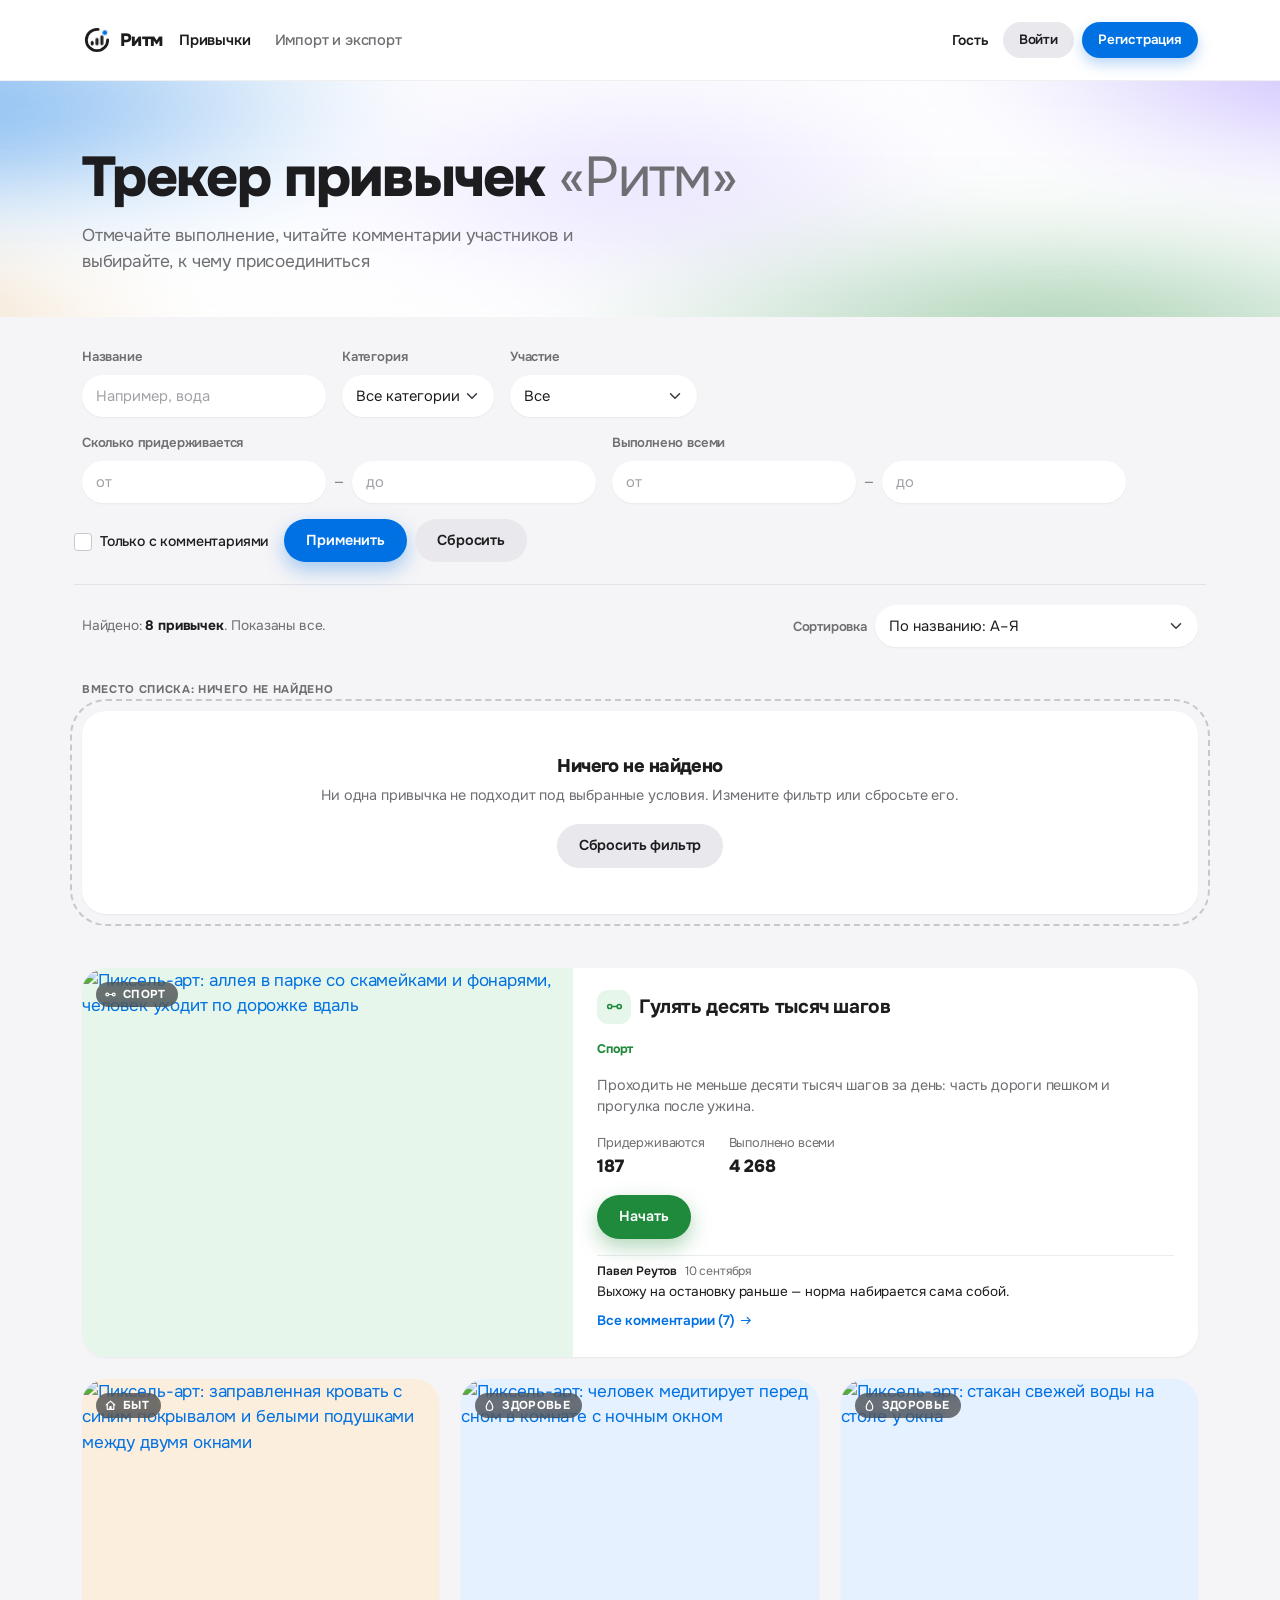
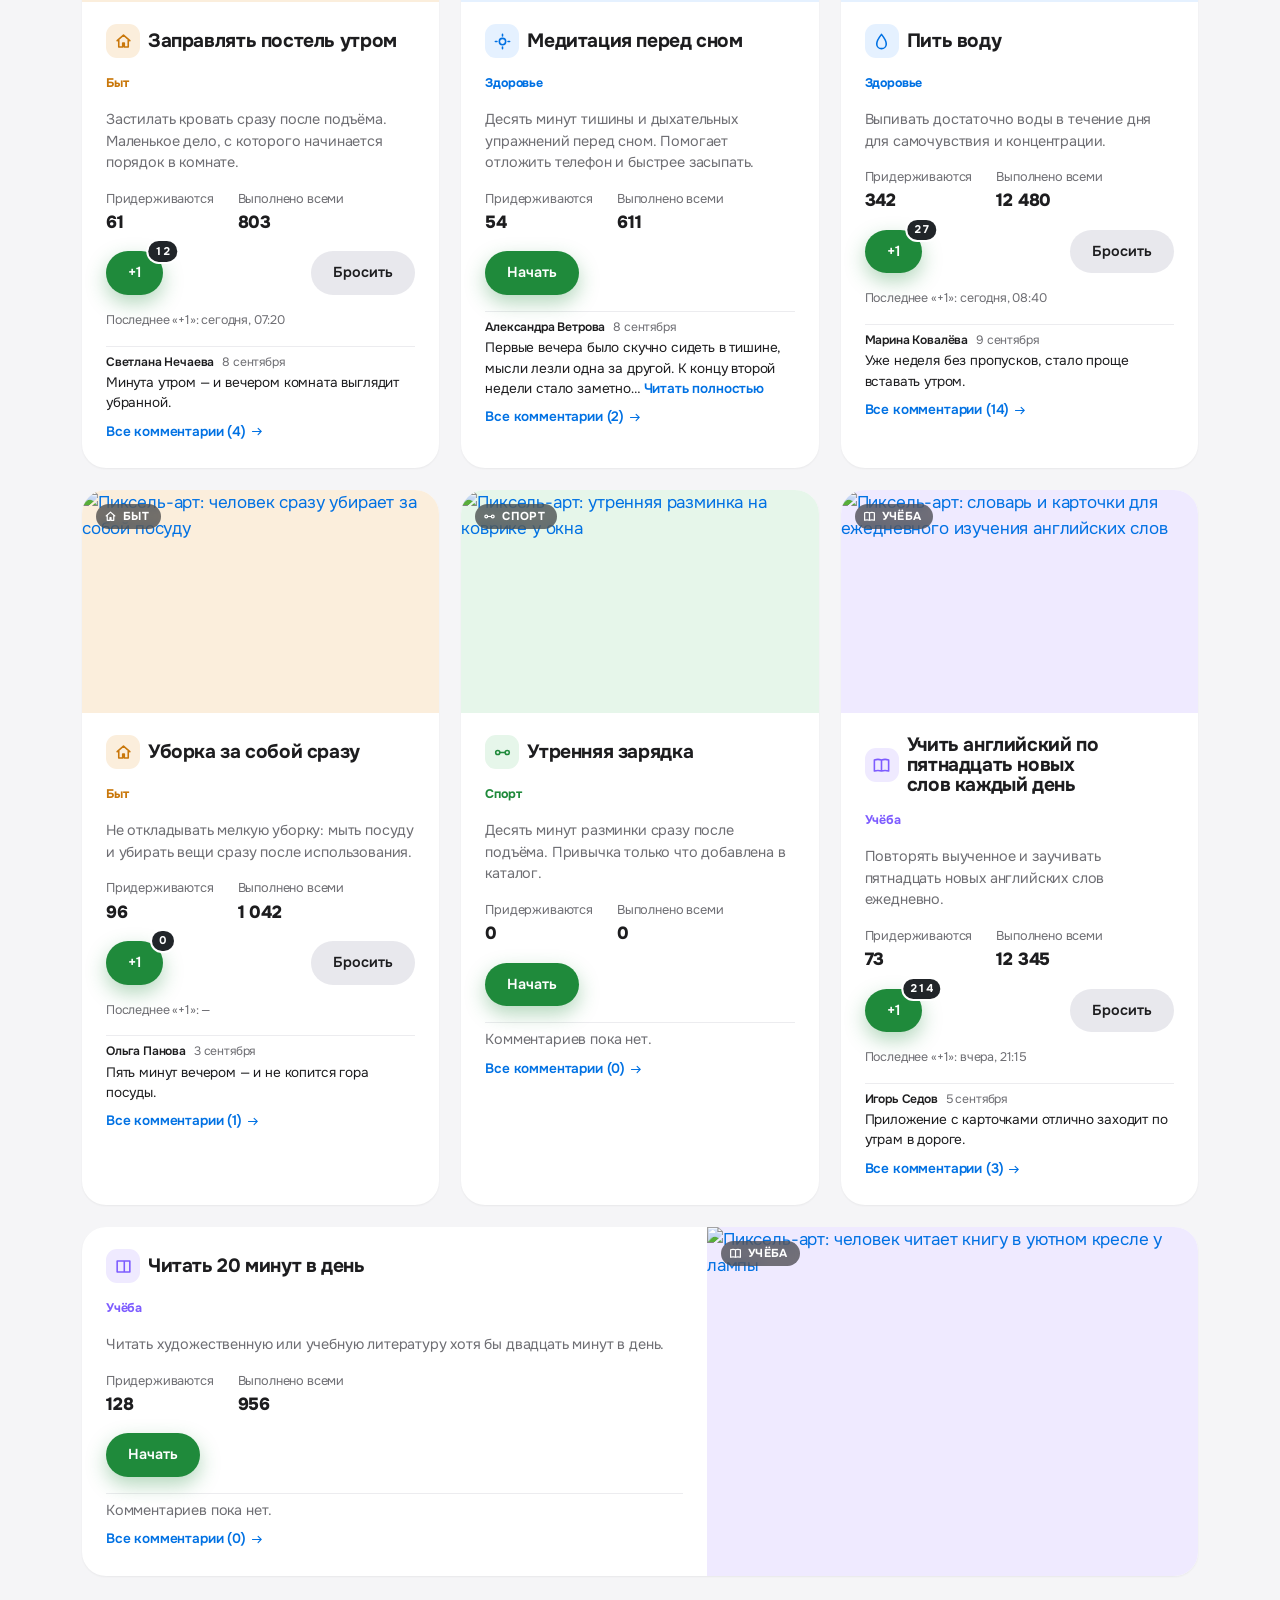
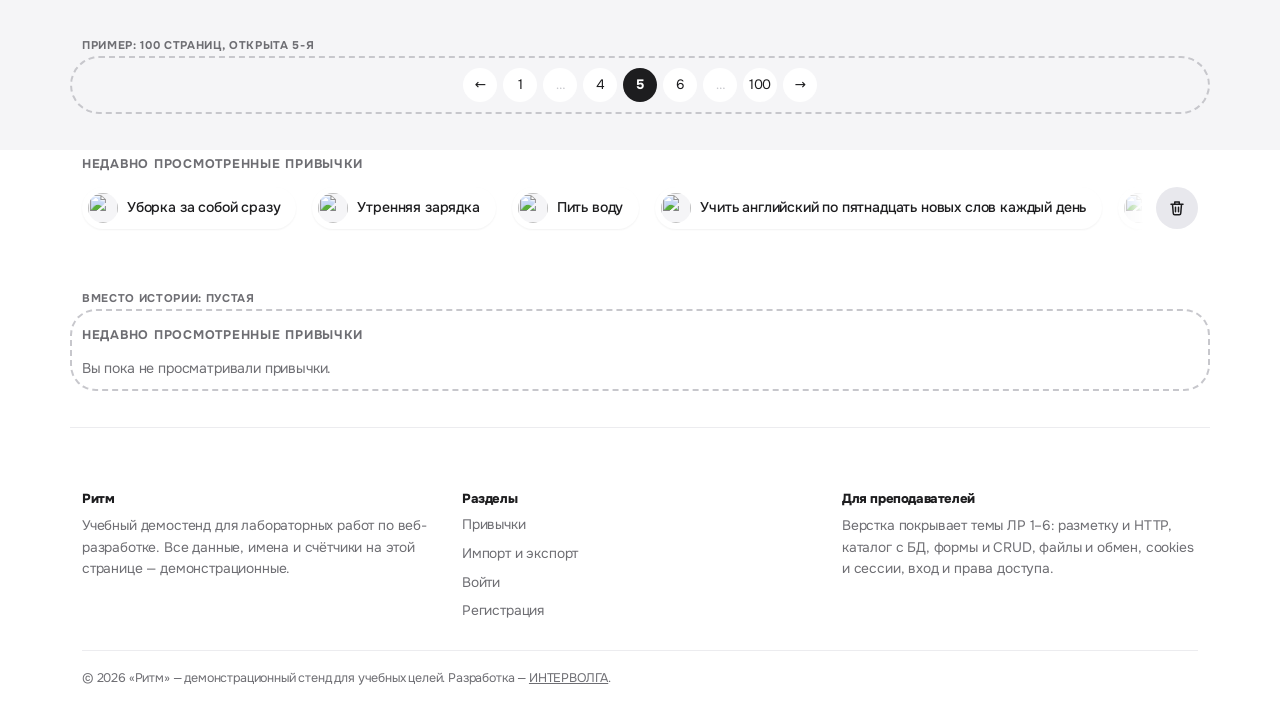
==== commit fa07bca4: "Исходный шаблон Ритм" ====
--- a/LR1/Сайт/rhythm/LR1/index.html
+++ b/LR1/Сайт/rhythm/LR1/index.html
@@ -1,14 +1,14 @@
 <!doctype html>
 <html lang="ru">
 <head>
-<meta charset="utf-8">
-<meta name="viewport" content="width=device-width, initial-scale=1">
-<title>Привычки — Ритм</title>
-<link rel="icon" href="favicon.svg" type="image/svg+xml">
-<link rel="stylesheet" href="assets/css/fonts.css">
-<!-- Bootstrap подключается первым, тема стенда — после него и переопределяет нужное -->
-<link rel="stylesheet" href="assets/css/bootstrap.min.css">
-<link rel="stylesheet" href="assets/css/theme.css">
+  <meta charset="utf-8">
+  <meta name="viewport" content="width=device-width, initial-scale=1">
+  <title>Привычки — Ритм</title>
+  <link rel="icon" href="favicon.svg" type="image/svg+xml">
+  <link rel="stylesheet" href="assets/css/fonts.css">
+  <!-- Bootstrap подключается первым, тема стенда — после него и переопределяет нужное -->
+  <link rel="stylesheet" href="assets/css/bootstrap.min.css">
+  <link rel="stylesheet" href="assets/css/theme.css">
 </head>
 <body id="top">
 
@@ -42,372 +42,372 @@
 
 <main class="page">
 
-<section class="hero">
-  <div class="container hero-inner">
-    <h1>Трекер привычек <em>«Ритм»</em></h1>
-    <p>Отмечайте выполнение, читайте комментарии участников и выбирайте, к чему присоединиться</p>
-  </div>
-  <div class="hero-spacer"></div>
-</section>
-
-<section class="band">
-  <div class="container">
-    <form method="get" action="index.html" role="search">
-      <div class="filterbar row g-3 align-items-end">
-        <div class="field col-12 col-sm-6 col-lg-auto d-flex flex-column gap-2">
-          <label class="form-label" for="q">Название</label>
-          <input class="form-control" id="q" name="q" type="search" value="" placeholder="Например, вода">
-        </div>
-        <div class="field col-12 col-sm-6 col-lg-auto d-flex flex-column gap-2">
-          <label class="form-label" for="cat">Категория</label>
-          <select class="form-select" id="cat" name="cat">
-            <option selected>Все категории</option>
-            <option>Здоровье</option>
-            <option>Спорт</option>
-            <option>Учёба</option>
-            <option>Быт</option>
-          </select>
-        </div>
-        <div class="field col-12 col-sm-6 col-lg-auto d-flex flex-column gap-2">
-          <label class="form-label" for="part">Участие</label>
-          <select class="form-select" id="part" name="part">
-            <option selected>Все</option>
-            <option>Придерживаюсь</option>
-            <option>Не придерживаюсь</option>
-          </select>
-        </div>
-        <div class="field field--range col-12 col-sm-6 col-lg-auto d-flex flex-column gap-2">
-          <span class="form-label" id="followers-title">Сколько придерживается</span>
-          <div class="range-inputs d-flex align-items-center gap-2" role="group" aria-labelledby="followers-title">
-            <label class="visually-hidden" for="followers-min">Придерживается, от</label>
-            <input class="form-control" id="followers-min" name="followers_min" type="number" min="0" step="1" inputmode="numeric" placeholder="от" value="">
-            <span class="dash" aria-hidden="true">—</span>
-            <label class="visually-hidden" for="followers-max">Придерживается, до</label>
-            <input class="form-control" id="followers-max" name="followers_max" type="number" min="0" step="1" inputmode="numeric" placeholder="до" value="">
-          </div>
-        </div>
-        <div class="field field--range col-12 col-sm-6 col-lg-auto d-flex flex-column gap-2">
-          <span class="form-label" id="done-title">Выполнено всеми</span>
-          <div class="range-inputs d-flex align-items-center gap-2" role="group" aria-labelledby="done-title">
-            <label class="visually-hidden" for="done-min">Выполнено всеми, от</label>
-            <input class="form-control" id="done-min" name="done_min" type="number" min="0" step="1" inputmode="numeric" placeholder="от" value="">
-            <span class="dash" aria-hidden="true">—</span>
-            <label class="visually-hidden" for="done-max">Выполнено всеми, до</label>
-            <input class="form-control" id="done-max" name="done_max" type="number" min="0" step="1" inputmode="numeric" placeholder="до" value="">
-          </div>
-        </div>
-        <div class="field field--check form-check col-12 col-lg-auto d-flex flex-row align-items-center gap-2">
-          <input class="form-check-input" id="with-comments" name="with_comments" type="checkbox" value="1">
-          <label class="form-check-label" for="with-comments">Только с комментариями</label>
-        </div>
-        <div class="filter-actions col-12 col-lg-auto d-flex gap-2">
-          <button type="submit" class="btn btn-primary">Применить</button>
-          <a class="btn btn-neutral" href="index.html">Сбросить</a>
-        </div>
-      </div>
-
-      <div class="listbar d-flex flex-wrap align-items-center justify-content-between">
-        <p class="count-note">Найдено: <b>8 привычек</b>. Показаны все.</p>
-        <div class="field col-12 col-md-auto ms-md-auto d-flex flex-column flex-sm-row align-items-sm-center gap-2">
-          <label class="form-label" for="sort">Сортировка</label>
-          <select class="form-select" id="sort" name="sort">
-            <option selected>По названию: А–Я</option>
-            <option>По числу выполнений: сначала больше</option>
-          </select>
-        </div>
-      </div>
-    </form>
-
-    <!-- Альтернатива списку. В рабочей вёрстке выводится ЛИБО этот блок, ЛИБО .cards с навигацией,
-         в зависимости от того, нашлись ли привычки. -->
-    <div class="empty-state demo-alt" data-demo="Вместо списка: ничего не найдено">
-      <h2>Ничего не найдено</h2>
-      <p>Ни одна привычка не подходит под выбранные условия. Измените фильтр или сбросьте его.</p>
-      <a class="btn btn-neutral" href="index.html">Сбросить фильтр</a>
+  <section class="hero">
+    <div class="container hero-inner">
+      <h1>Трекер привычек <em>«Ритм»</em></h1>
+      <p>Отмечайте выполнение, читайте комментарии участников и выбирайте, к чему присоединиться</p>
     </div>
-
-    <div class="row cards g-4">
-
-      <div class="col-12">
-        <article class="card h-100 d-flex flex-column flex-lg-row card--wide" data-cat="sport">
-          <div class="card-media">
-            <span class="media-chip badge"><svg width="24" height="24" class="icon" viewBox="0 0 24 24" aria-hidden="true" focusable="false"><circle cx="6" cy="12" r="2.6"/><circle cx="18" cy="12" r="2.6"/><path d="M8.6 12h6.8"/></svg>Спорт</span>
-            <a href="habit.html"><img width="1344" height="768" class="img-fluid" src="assets/img/habit-walking-16bit.jpg" alt="Пиксель-арт: аллея в парке со скамейками и фонарями, человек уходит по дорожке вдаль"></a>
-          </div>
-          <div class="card-body d-flex flex-column gap-3">
-            <h2 class="card-title d-flex align-items-center gap-2">
-              <span class="habit-icon"><svg width="24" height="24" class="icon" viewBox="0 0 24 24" aria-hidden="true" focusable="false"><circle cx="6" cy="12" r="2.6"/><circle cx="18" cy="12" r="2.6"/><path d="M8.6 12h6.8"/></svg></span>
-              <a href="habit.html">Гулять десять тысяч шагов</a>
-            </h2>
-            <p class="card-meta"><span class="cat-name">Спорт</span></p>
-            <p class="desc">Проходить не меньше десяти тысяч шагов за день: часть дороги пешком и прогулка после ужина.</p>
-            <div class="counters d-flex flex-wrap gap-4">
-              <span>Придерживаются<b>187</b></span>
-              <span>Выполнено всеми<b>4 268</b></span>
-            </div>
-            <div class="card-actions d-flex flex-wrap align-items-center">
-              <button type="button" class="btn btn-positive">Начать</button>
-            </div>
-            <div class="comments d-flex flex-column gap-2">
-              <div class="comment"><div class="meta d-flex flex-wrap align-items-center gap-2"><span class="who">Павел Реутов</span><span>10 сентября</span></div>Выхожу на остановку раньше — норма набирается сама собой.</div>
-              <a class="all-comments d-inline-flex align-items-center gap-1" href="habit.html#comments">Все комментарии (7) <svg width="24" height="24" class="icon" viewBox="0 0 24 24" aria-hidden="true" focusable="false"><path d="M13 7l5 5-5 5M4 12h14"/></svg></a>
-            </div>
-          </div>
-        </article>
-      </div>
-
-      <div class="col-12 col-md-6 col-lg-4">
-        <article class="card h-100 d-flex" data-cat="home">
-          <div class="card-media">
-            <span class="media-chip badge"><svg width="24" height="24" class="icon" viewBox="0 0 24 24" aria-hidden="true" focusable="false"><path d="M4 11 12 4l8 7M6 10v9h5v-5h2v5h5v-9"/></svg>Быт</span>
-            <a href="habit.html"><img width="1344" height="768" class="img-fluid" src="assets/img/habit-bedmaking-16bit.jpg" alt="Пиксель-арт: заправленная кровать с синим покрывалом и белыми подушками между двумя окнами"></a>
-          </div>
-          <div class="card-body d-flex flex-column gap-3">
-            <h2 class="card-title d-flex align-items-center gap-2">
-              <span class="habit-icon"><svg width="24" height="24" class="icon" viewBox="0 0 24 24" aria-hidden="true" focusable="false"><path d="M4 11 12 4l8 7M6 10v9h5v-5h2v5h5v-9"/></svg></span>
-              <a href="habit.html">Заправлять постель утром</a>
-            </h2>
-            <p class="card-meta"><span class="cat-name">Быт</span></p>
-            <p class="desc">Застилать кровать сразу после подъёма. Маленькое дело, с которого начинается порядок в комнате.</p>
-            <div class="counters d-flex flex-wrap gap-4">
-              <span>Придерживаются<b>61</b></span>
-              <span>Выполнено всеми<b>803</b></span>
-            </div>
-            <div class="card-actions d-flex flex-wrap align-items-center">
-              <button type="button" class="btn btn-positive btn-count position-relative" aria-label="Отметить выполнение привычки «Заправлять постель утром»" aria-describedby="count-habit-bedmaking" title="Выполнено вами: 12">+1<span class="position-absolute top-0 start-100 translate-middle badge rounded-pill text-bg-dark" id="count-habit-bedmaking"><span class="visually-hidden">Выполнено вами: </span>12</span></button>
-              <button type="button" class="btn btn-neutral ms-auto">Бросить</button>
-            </div>
-            <p class="last-done">Последнее «+1»: сегодня, 07:20</p>
-            <div class="comments d-flex flex-column gap-2">
-              <div class="comment"><div class="meta d-flex flex-wrap align-items-center gap-2"><span class="who">Светлана Нечаева</span><span>8 сентября</span></div>Минута утром — и вечером комната выглядит убранной.</div>
-              <a class="all-comments d-inline-flex align-items-center gap-1" href="habit.html#comments">Все комментарии (4) <svg width="24" height="24" class="icon" viewBox="0 0 24 24" aria-hidden="true" focusable="false"><path d="M13 7l5 5-5 5M4 12h14"/></svg></a>
-            </div>
-          </div>
-        </article>
-      </div>
-
-      <div class="col-12 col-md-6 col-lg-4">
-        <article class="card h-100 d-flex" data-cat="health">
-          <div class="card-media">
-            <span class="media-chip badge"><svg width="24" height="24" class="icon" viewBox="0 0 24 24" aria-hidden="true" focusable="false"><path d="M12 3C12 3 6 10.5 6 15a6 6 0 0 0 12 0c0-4.5-6-12-6-12Z"/></svg>Здоровье</span>
-            <a href="habit.html"><img width="1586" height="992" class="img-fluid" src="assets/img/habit-meditation-16bit.png" alt="Пиксель-арт: человек медитирует перед сном в комнате с ночным окном"></a>
-          </div>
-          <div class="card-body d-flex flex-column gap-3">
-            <h2 class="card-title d-flex align-items-center gap-2">
-              <span class="habit-icon"><svg width="24" height="24" class="icon" viewBox="0 0 24 24" aria-hidden="true" focusable="false"><circle cx="12" cy="12" r="4"/><path d="M12 3v2M12 19v2M3 12h2M19 12h2"/></svg></span>
-              <a href="habit.html">Медитация перед сном</a>
-            </h2>
-            <p class="card-meta"><span class="cat-name">Здоровье</span></p>
-            <p class="desc">Десять минут тишины и дыхательных упражнений перед сном. Помогает отложить телефон и быстрее засыпать.</p>
-            <div class="counters d-flex flex-wrap gap-4">
-              <span>Придерживаются<b>54</b></span>
-              <span>Выполнено всеми<b>611</b></span>
-            </div>
-            <div class="card-actions d-flex flex-wrap align-items-center">
-              <button type="button" class="btn btn-positive">Начать</button>
-            </div>
-            <div class="comments d-flex flex-column gap-2">
-              <div class="comment">
-                <div class="meta d-flex flex-wrap align-items-center gap-2"><span class="who">Александра Ветрова</span><span>8 сентября</span></div>
-                Первые вечера было скучно сидеть в тишине, мысли лезли одна за другой. К концу второй недели стало заметно…
-                <a class="all-comments d-inline-flex align-items-center gap-1" href="habit.html#comments">Читать полностью</a>
-              </div>
-              <a class="all-comments d-inline-flex align-items-center gap-1" href="habit.html#comments">Все комментарии (2) <svg width="24" height="24" class="icon" viewBox="0 0 24 24" aria-hidden="true" focusable="false"><path d="M13 7l5 5-5 5M4 12h14"/></svg></a>
-            </div>
-          </div>
-        </article>
-      </div>
-
-      <div class="col-12 col-md-6 col-lg-4">
-        <article class="card h-100 d-flex" data-cat="health">
-          <div class="card-media">
-            <span class="media-chip badge"><svg width="24" height="24" class="icon" viewBox="0 0 24 24" aria-hidden="true" focusable="false"><path d="M12 3C12 3 6 10.5 6 15a6 6 0 0 0 12 0c0-4.5-6-12-6-12Z"/></svg>Здоровье</span>
-            <a href="habit.html"><img width="1586" height="992" class="img-fluid" src="assets/img/habit-water-16bit.png" alt="Пиксель-арт: стакан свежей воды на столе у окна"></a>
-          </div>
-          <div class="card-body d-flex flex-column gap-3">
-            <h2 class="card-title d-flex align-items-center gap-2">
-              <span class="habit-icon"><svg width="24" height="24" class="icon" viewBox="0 0 24 24" aria-hidden="true" focusable="false"><path d="M12 3C12 3 6 10.5 6 15a6 6 0 0 0 12 0c0-4.5-6-12-6-12Z"/></svg></span>
-              <a href="habit.html">Пить воду</a>
-            </h2>
-            <p class="card-meta"><span class="cat-name">Здоровье</span></p>
-            <p class="desc">Выпивать достаточно воды в течение дня для самочувствия и концентрации.</p>
-            <div class="counters d-flex flex-wrap gap-4">
-              <span>Придерживаются<b>342</b></span>
-              <span>Выполнено всеми<b>12 480</b></span>
-            </div>
-            <div class="card-actions d-flex flex-wrap align-items-center">
-              <button type="button" class="btn btn-positive btn-count position-relative" aria-label="Отметить выполнение привычки «Пить воду»" aria-describedby="count-habit-water" title="Выполнено вами: 27">+1<span class="position-absolute top-0 start-100 translate-middle badge rounded-pill text-bg-dark" id="count-habit-water"><span class="visually-hidden">Выполнено вами: </span>27</span></button>
-              <button type="button" class="btn btn-neutral ms-auto">Бросить</button>
-            </div>
-            <p class="last-done">Последнее «+1»: сегодня, 08:40</p>
-            <div class="comments d-flex flex-column gap-2">
-              <div class="comment"><div class="meta d-flex flex-wrap align-items-center gap-2"><span class="who">Марина Ковалёва</span><span>9 сентября</span></div>Уже неделя без пропусков, стало проще вставать утром.</div>
-              <a class="all-comments d-inline-flex align-items-center gap-1" href="habit.html#comments">Все комментарии (14) <svg width="24" height="24" class="icon" viewBox="0 0 24 24" aria-hidden="true" focusable="false"><path d="M13 7l5 5-5 5M4 12h14"/></svg></a>
-            </div>
-          </div>
-        </article>
-      </div>
-
-      <div class="col-12 col-md-6 col-lg-4">
-        <article class="card h-100 d-flex" data-cat="home">
-          <div class="card-media">
-            <span class="media-chip badge"><svg width="24" height="24" class="icon" viewBox="0 0 24 24" aria-hidden="true" focusable="false"><path d="M4 11 12 4l8 7M6 10v9h5v-5h2v5h5v-9"/></svg>Быт</span>
-            <a href="habit.html"><img width="1586" height="992" class="img-fluid" src="assets/img/habit-cleaning-16bit.png" alt="Пиксель-арт: человек сразу убирает за собой посуду"></a>
-          </div>
-          <div class="card-body d-flex flex-column gap-3">
-            <h2 class="card-title d-flex align-items-center gap-2">
-              <span class="habit-icon"><svg width="24" height="24" class="icon" viewBox="0 0 24 24" aria-hidden="true" focusable="false"><path d="M4 11 12 4l8 7M6 10v9h5v-5h2v5h5v-9"/></svg></span>
-              <a href="habit.html">Уборка за собой сразу</a>
-            </h2>
-            <p class="card-meta"><span class="cat-name">Быт</span></p>
-            <p class="desc">Не откладывать мелкую уборку: мыть посуду и убирать вещи сразу после использования.</p>
-            <div class="counters d-flex flex-wrap gap-4">
-              <span>Придерживаются<b>96</b></span>
-              <span>Выполнено всеми<b>1 042</b></span>
-            </div>
-            <div class="card-actions d-flex flex-wrap align-items-center">
-              <button type="button" class="btn btn-positive btn-count position-relative" aria-label="Отметить выполнение привычки «Уборка за собой сразу»" aria-describedby="count-habit-cleaning" title="Выполнено вами: 0">+1<span class="position-absolute top-0 start-100 translate-middle badge rounded-pill text-bg-dark" id="count-habit-cleaning"><span class="visually-hidden">Выполнено вами: </span>0</span></button>
-              <button type="button" class="btn btn-neutral ms-auto">Бросить</button>
-            </div>
-            <p class="last-done">Последнее «+1»: &mdash;</p>
-            <div class="comments d-flex flex-column gap-2">
-              <div class="comment"><div class="meta d-flex flex-wrap align-items-center gap-2"><span class="who">Ольга Панова</span><span>3 сентября</span></div>Пять минут вечером — и не копится гора посуды.</div>
-              <a class="all-comments d-inline-flex align-items-center gap-1" href="habit.html#comments">Все комментарии (1) <svg width="24" height="24" class="icon" viewBox="0 0 24 24" aria-hidden="true" focusable="false"><path d="M13 7l5 5-5 5M4 12h14"/></svg></a>
-            </div>
-          </div>
-        </article>
-      </div>
-
-      <div class="col-12 col-md-6 col-lg-4">
-        <article class="card h-100 d-flex" data-cat="sport">
-          <div class="card-media">
-            <span class="media-chip badge"><svg width="24" height="24" class="icon" viewBox="0 0 24 24" aria-hidden="true" focusable="false"><circle cx="6" cy="12" r="2.6"/><circle cx="18" cy="12" r="2.6"/><path d="M8.6 12h6.8"/></svg>Спорт</span>
-            <a href="habit.html"><img width="1587" height="991" class="img-fluid" src="assets/img/habit-exercise-16bit.png" alt="Пиксель-арт: утренняя разминка на коврике у окна"></a>
-          </div>
-          <div class="card-body d-flex flex-column gap-3">
-            <h2 class="card-title d-flex align-items-center gap-2">
-              <span class="habit-icon"><svg width="24" height="24" class="icon" viewBox="0 0 24 24" aria-hidden="true" focusable="false"><circle cx="6" cy="12" r="2.6"/><circle cx="18" cy="12" r="2.6"/><path d="M8.6 12h6.8"/></svg></span>
-              <a href="habit.html">Утренняя зарядка</a>
-            </h2>
-            <p class="card-meta"><span class="cat-name">Спорт</span></p>
-            <p class="desc">Десять минут разминки сразу после подъёма. Привычка только что добавлена в каталог.</p>
-            <div class="counters d-flex flex-wrap gap-4">
-              <span>Придерживаются<b>0</b></span>
-              <span>Выполнено всеми<b>0</b></span>
-            </div>
-            <div class="card-actions d-flex flex-wrap align-items-center">
-              <button type="button" class="btn btn-positive">Начать</button>
-            </div>
-            <div class="comments d-flex flex-column gap-2">
-              <p class="desc">Комментариев пока нет.</p>
-              <a class="all-comments d-inline-flex align-items-center gap-1" href="habit.html#comments">Все комментарии (0) <svg width="24" height="24" class="icon" viewBox="0 0 24 24" aria-hidden="true" focusable="false"><path d="M13 7l5 5-5 5M4 12h14"/></svg></a>
-            </div>
-          </div>
-        </article>
-      </div>
-
-      <div class="col-12 col-md-6 col-lg-4">
-        <article class="card h-100 d-flex" data-cat="study">
-          <div class="card-media">
-            <span class="media-chip badge"><svg width="24" height="24" class="icon" viewBox="0 0 24 24" aria-hidden="true" focusable="false"><path d="M3 5c3-1 6-1 9 0v14c-3-1-6-1-9 0V5ZM21 5c-3-1-6-1-9 0v14c3-1 6-1 9 0V5Z"/></svg>Учёба</span>
-            <a href="habit.html"><img width="1586" height="992" class="img-fluid" src="assets/img/habit-english-16bit.png" alt="Пиксель-арт: словарь и карточки для ежедневного изучения английских слов"></a>
-          </div>
-          <div class="card-body d-flex flex-column gap-3">
-            <h2 class="card-title d-flex align-items-center gap-2">
-              <span class="habit-icon"><svg width="24" height="24" class="icon" viewBox="0 0 24 24" aria-hidden="true" focusable="false"><path d="M3 5c3-1 6-1 9 0v14c-3-1-6-1-9 0V5ZM21 5c-3-1-6-1-9 0v14c3-1 6-1 9 0V5Z"/></svg></span>
-              <a href="habit.html">Учить английский по пятнадцать новых слов каждый день</a>
-            </h2>
-            <p class="card-meta"><span class="cat-name">Учёба</span></p>
-            <p class="desc">Повторять выученное и заучивать пятнадцать новых английских слов ежедневно.</p>
-            <div class="counters d-flex flex-wrap gap-4">
-              <span>Придерживаются<b>73</b></span>
-              <span>Выполнено всеми<b>12 345</b></span>
-            </div>
-            <div class="card-actions d-flex flex-wrap align-items-center">
-              <button type="button" class="btn btn-positive btn-count position-relative" aria-label="Отметить выполнение привычки «Учить английский по пятнадцать новых слов каждый день»" aria-describedby="count-habit-english" title="Выполнено вами: 214">+1<span class="position-absolute top-0 start-100 translate-middle badge rounded-pill text-bg-dark" id="count-habit-english"><span class="visually-hidden">Выполнено вами: </span>214</span></button>
-              <button type="button" class="btn btn-neutral ms-auto">Бросить</button>
-            </div>
-            <p class="last-done">Последнее «+1»: вчера, 21:15</p>
-            <div class="comments d-flex flex-column gap-2">
-              <div class="comment"><div class="meta d-flex flex-wrap align-items-center gap-2"><span class="who">Игорь Седов</span><span>5 сентября</span></div>Приложение с карточками отлично заходит по утрам в дороге.</div>
-              <a class="all-comments d-inline-flex align-items-center gap-1" href="habit.html#comments">Все комментарии (3) <svg width="24" height="24" class="icon" viewBox="0 0 24 24" aria-hidden="true" focusable="false"><path d="M13 7l5 5-5 5M4 12h14"/></svg></a>
-            </div>
-          </div>
-        </article>
-      </div>
-
-      <div class="col-12">
-        <article class="card h-100 d-flex flex-column flex-lg-row-reverse card--wide-rev" data-cat="study">
-          <div class="card-media">
-            <span class="media-chip badge"><svg width="24" height="24" class="icon" viewBox="0 0 24 24" aria-hidden="true" focusable="false"><path d="M3 5c3-1 6-1 9 0v14c-3-1-6-1-9 0V5ZM21 5c-3-1-6-1-9 0v14c3-1 6-1 9 0V5Z"/></svg>Учёба</span>
-            <a href="habit.html"><img width="1586" height="992" class="img-fluid" src="assets/img/habit-reading-16bit.png" alt="Пиксель-арт: человек читает книгу в уютном кресле у лампы"></a>
-          </div>
-          <div class="card-body d-flex flex-column gap-3">
-            <h2 class="card-title d-flex align-items-center gap-2">
-              <span class="habit-icon"><svg width="24" height="24" class="icon" viewBox="0 0 24 24" aria-hidden="true" focusable="false"><path d="M4 5h9v14H4zM13 5h7v14h-7z"/></svg></span>
-              <a href="habit.html">Читать 20 минут в день</a>
-            </h2>
-            <p class="card-meta"><span class="cat-name">Учёба</span></p>
-            <p class="desc">Читать художественную или учебную литературу хотя бы двадцать минут в день.</p>
-            <div class="counters d-flex flex-wrap gap-4">
-              <span>Придерживаются<b>128</b></span>
-              <span>Выполнено всеми<b>956</b></span>
-            </div>
-            <div class="card-actions d-flex flex-wrap align-items-center">
-              <button type="button" class="btn btn-positive">Начать</button>
-            </div>
-            <div class="comments d-flex flex-column gap-2">
-              <p class="desc">Комментариев пока нет.</p>
-              <a class="all-comments d-inline-flex align-items-center gap-1" href="habit.html#comments">Все комментарии (0) <svg width="24" height="24" class="icon" viewBox="0 0 24 24" aria-hidden="true" focusable="false"><path d="M13 7l5 5-5 5M4 12h14"/></svg></a>
-            </div>
-          </div>
-        </article>
-      </div>
-
-    </div>
-
-    <!-- Постраничная навигация выводится, только если страниц больше одной; иначе блока нет вовсе.
-         Пример: 100 страниц, открыта пятая. На узком экране соседние страницы скрываются. -->
-    <nav class="pager d-flex justify-content-center demo-alt" data-demo="Пример: 100 страниц, открыта 5-я" aria-label="Постраничная навигация по каталогу">
-      <ul class="pagination">
-        <li class="page-item"><a class="page-link" href="index.html?page=4" aria-label="Предыдущая страница">←</a></li>
-        <li class="page-item"><a class="page-link" href="index.html?page=1" aria-label="Страница 1">1</a></li>
-        <li class="page-item disabled" aria-hidden="true"><span class="page-link">…</span></li>
-        <li class="page-item d-none d-sm-block"><a class="page-link" href="index.html?page=4" aria-label="Страница 4">4</a></li>
-        <li class="page-item active" aria-current="page"><span class="page-link">5</span></li>
-        <li class="page-item d-none d-sm-block"><a class="page-link" href="index.html?page=6" aria-label="Страница 6">6</a></li>
-        <li class="page-item disabled" aria-hidden="true"><span class="page-link">…</span></li>
-        <li class="page-item"><a class="page-link" href="index.html?page=100" aria-label="Страница 100">100</a></li>
-        <li class="page-item"><a class="page-link" href="index.html?page=6" aria-label="Следующая страница">→</a></li>
-      </ul>
-    </nav>
-  </div>
-</section>
-
-<div class="container">
-  <section class="recent" aria-labelledby="recent-title">
-    <h2 id="recent-title">Недавно просмотренные привычки</h2>
-    <div class="recent-row d-flex align-items-start gap-3">
-      <ul class="recent-list list-unstyled d-flex flex-nowrap gap-3 overflow-x-auto">
-        <li><span class="rthumb"><img width="1586" height="992" class="img-fluid" src="assets/img/habit-cleaning-16bit.png" alt=""></span><a href="habit.html">Уборка за собой сразу</a></li>
-        <li><span class="rthumb"><img width="1587" height="991" class="img-fluid" src="assets/img/habit-exercise-16bit.png" alt=""></span><a href="habit.html">Утренняя зарядка</a></li>
-        <li><span class="rthumb"><img width="1586" height="992" class="img-fluid" src="assets/img/habit-water-16bit.png" alt=""></span><a href="habit.html">Пить воду</a></li>
-        <li><span class="rthumb"><img width="1586" height="992" class="img-fluid" src="assets/img/habit-english-16bit.png" alt=""></span><a href="habit.html">Учить английский по пятнадцать новых слов каждый день</a></li>
-        <li><span class="rthumb"><img width="1586" height="992" class="img-fluid" src="assets/img/habit-meditation-16bit.png" alt=""></span><a href="habit.html">Медитация перед сном</a></li>
-        <li><span class="rthumb"><img width="1344" height="768" class="img-fluid" src="assets/img/habit-bedmaking-16bit.jpg" alt=""></span><a href="habit.html">Заправлять постель утром</a></li>
-        <li><span class="rthumb"><img width="1344" height="768" class="img-fluid" src="assets/img/habit-walking-16bit.jpg" alt=""></span><a href="habit.html">Гулять десять тысяч шагов</a></li>
-      </ul>
-      <button type="button" class="btn btn-neutral btn-icon" aria-label="Очистить историю просмотров" title="Очистить историю просмотров"><svg width="24" height="24" class="icon" viewBox="0 0 24 24" aria-hidden="true" focusable="false"><path d="M4 7h16M10 11v6M14 11v6M6 7l1 12a2 2 0 0 0 2 2h6a2 2 0 0 0 2-2l1-12M9 7V4h6v3"/></svg></button>
+    <div class="hero-spacer"></div>
+  </section>
+
+  <section class="band">
+    <div class="container">
+      <form method="get" action="index.html" role="search">
+        <div class="filterbar row g-3 align-items-end">
+          <div class="field col-12 col-sm-6 col-lg-auto d-flex flex-column gap-2">
+            <label class="form-label" for="q">Название</label>
+            <input class="form-control" id="q" name="q" type="search" value="" placeholder="Например, вода">
+          </div>
+          <div class="field col-12 col-sm-6 col-lg-auto d-flex flex-column gap-2">
+            <label class="form-label" for="cat">Категория</label>
+            <select class="form-select" id="cat" name="cat">
+              <option selected>Все категории</option>
+              <option>Здоровье</option>
+              <option>Спорт</option>
+              <option>Учёба</option>
+              <option>Быт</option>
+            </select>
+          </div>
+          <div class="field col-12 col-sm-6 col-lg-auto d-flex flex-column gap-2">
+            <label class="form-label" for="part">Участие</label>
+            <select class="form-select" id="part" name="part">
+              <option selected>Все</option>
+              <option>Придерживаюсь</option>
+              <option>Не придерживаюсь</option>
+            </select>
+          </div>
+          <div class="field field--range col-12 col-sm-6 col-lg-auto d-flex flex-column gap-2">
+            <span class="form-label" id="followers-title">Сколько придерживается</span>
+            <div class="range-inputs d-flex align-items-center gap-2" role="group" aria-labelledby="followers-title">
+              <label class="visually-hidden" for="followers-min">Придерживается, от</label>
+              <input class="form-control" id="followers-min" name="followers_min" type="number" min="0" step="1" inputmode="numeric" placeholder="от" value="">
+              <span class="dash" aria-hidden="true">—</span>
+              <label class="visually-hidden" for="followers-max">Придерживается, до</label>
+              <input class="form-control" id="followers-max" name="followers_max" type="number" min="0" step="1" inputmode="numeric" placeholder="до" value="">
+            </div>
+          </div>
+          <div class="field field--range col-12 col-sm-6 col-lg-auto d-flex flex-column gap-2">
+            <span class="form-label" id="done-title">Выполнено всеми</span>
+            <div class="range-inputs d-flex align-items-center gap-2" role="group" aria-labelledby="done-title">
+              <label class="visually-hidden" for="done-min">Выполнено всеми, от</label>
+              <input class="form-control" id="done-min" name="done_min" type="number" min="0" step="1" inputmode="numeric" placeholder="от" value="">
+              <span class="dash" aria-hidden="true">—</span>
+              <label class="visually-hidden" for="done-max">Выполнено всеми, до</label>
+              <input class="form-control" id="done-max" name="done_max" type="number" min="0" step="1" inputmode="numeric" placeholder="до" value="">
+            </div>
+          </div>
+          <div class="field field--check form-check col-12 col-lg-auto d-flex flex-row align-items-center gap-2">
+            <input class="form-check-input" id="with-comments" name="with_comments" type="checkbox" value="1">
+            <label class="form-check-label" for="with-comments">Только с комментариями</label>
+          </div>
+          <div class="filter-actions col-12 col-lg-auto d-flex gap-2">
+            <button type="submit" class="btn btn-primary">Применить</button>
+            <a class="btn btn-neutral" href="index.html">Сбросить</a>
+          </div>
+        </div>
+
+        <div class="listbar d-flex flex-wrap align-items-center justify-content-between">
+          <p class="count-note">Найдено: <b>8 привычек</b>. Показаны все.</p>
+          <div class="field col-12 col-md-auto ms-md-auto d-flex flex-column flex-sm-row align-items-sm-center gap-2">
+            <label class="form-label" for="sort">Сортировка</label>
+            <select class="form-select" id="sort" name="sort">
+              <option selected>По названию: А–Я</option>
+              <option>По числу выполнений: сначала больше</option>
+            </select>
+          </div>
+        </div>
+      </form>
+
+      <!-- Альтернатива списку. В рабочей вёрстке выводится ЛИБО этот блок, ЛИБО .cards с навигацией,
+           в зависимости от того, нашлись ли привычки. -->
+      <div class="empty-state demo-alt" data-demo="Вместо списка: ничего не найдено">
+        <h2>Ничего не найдено</h2>
+        <p>Ни одна привычка не подходит под выбранные условия. Измените фильтр или сбросьте его.</p>
+        <a class="btn btn-neutral" href="index.html">Сбросить фильтр</a>
+      </div>
+
+      <div class="row cards g-4">
+
+        <div class="col-12">
+          <article class="card h-100 d-flex flex-column flex-lg-row card--wide" data-cat="sport">
+            <div class="card-media">
+              <span class="media-chip badge"><svg width="24" height="24" class="icon" viewBox="0 0 24 24" aria-hidden="true" focusable="false"><circle cx="6" cy="12" r="2.6"/><circle cx="18" cy="12" r="2.6"/><path d="M8.6 12h6.8"/></svg>Спорт</span>
+              <a href="habit.html"><img width="1344" height="768" class="img-fluid" src="assets/img/habit-walking-16bit.jpg" alt="Пиксель-арт: аллея в парке со скамейками и фонарями, человек уходит по дорожке вдаль"></a>
+            </div>
+            <div class="card-body d-flex flex-column gap-3">
+              <h2 class="card-title d-flex align-items-center gap-2">
+                <span class="habit-icon"><svg width="24" height="24" class="icon" viewBox="0 0 24 24" aria-hidden="true" focusable="false"><circle cx="6" cy="12" r="2.6"/><circle cx="18" cy="12" r="2.6"/><path d="M8.6 12h6.8"/></svg></span>
+                <a href="habit.html">Гулять десять тысяч шагов</a>
+              </h2>
+              <p class="card-meta"><span class="cat-name">Спорт</span></p>
+              <p class="desc">Проходить не меньше десяти тысяч шагов за день: часть дороги пешком и прогулка после ужина.</p>
+              <div class="counters d-flex flex-wrap gap-4">
+                <span>Придерживаются<b>187</b></span>
+                <span>Выполнено всеми<b>4 268</b></span>
+              </div>
+              <div class="card-actions d-flex flex-wrap align-items-center">
+                <button type="button" class="btn btn-positive">Начать</button>
+              </div>
+              <div class="comments d-flex flex-column gap-2">
+                <div class="comment"><div class="meta d-flex flex-wrap align-items-center gap-2"><span class="who">Павел Реутов</span><span>10 сентября</span></div>Выхожу на остановку раньше — норма набирается сама собой.</div>
+                <a class="all-comments d-inline-flex align-items-center gap-1" href="habit.html#comments">Все комментарии (7) <svg width="24" height="24" class="icon" viewBox="0 0 24 24" aria-hidden="true" focusable="false"><path d="M13 7l5 5-5 5M4 12h14"/></svg></a>
+              </div>
+            </div>
+          </article>
+        </div>
+
+        <div class="col-12 col-md-6 col-lg-4">
+          <article class="card h-100 d-flex" data-cat="home">
+            <div class="card-media">
+              <span class="media-chip badge"><svg width="24" height="24" class="icon" viewBox="0 0 24 24" aria-hidden="true" focusable="false"><path d="M4 11 12 4l8 7M6 10v9h5v-5h2v5h5v-9"/></svg>Быт</span>
+              <a href="habit.html"><img width="1344" height="768" class="img-fluid" src="assets/img/habit-bedmaking-16bit.jpg" alt="Пиксель-арт: заправленная кровать с синим покрывалом и белыми подушками между двумя окнами"></a>
+            </div>
+            <div class="card-body d-flex flex-column gap-3">
+              <h2 class="card-title d-flex align-items-center gap-2">
+                <span class="habit-icon"><svg width="24" height="24" class="icon" viewBox="0 0 24 24" aria-hidden="true" focusable="false"><path d="M4 11 12 4l8 7M6 10v9h5v-5h2v5h5v-9"/></svg></span>
+                <a href="habit.html">Заправлять постель утром</a>
+              </h2>
+              <p class="card-meta"><span class="cat-name">Быт</span></p>
+              <p class="desc">Застилать кровать сразу после подъёма. Маленькое дело, с которого начинается порядок в комнате.</p>
+              <div class="counters d-flex flex-wrap gap-4">
+                <span>Придерживаются<b>61</b></span>
+                <span>Выполнено всеми<b>803</b></span>
+              </div>
+              <div class="card-actions d-flex flex-wrap align-items-center">
+                <button type="button" class="btn btn-positive btn-count position-relative" aria-label="Отметить выполнение привычки «Заправлять постель утром»" aria-describedby="count-habit-bedmaking" title="Выполнено вами: 12">+1<span class="position-absolute top-0 start-100 translate-middle badge rounded-pill text-bg-dark" id="count-habit-bedmaking"><span class="visually-hidden">Выполнено вами: </span>12</span></button>
+                <button type="button" class="btn btn-neutral ms-auto">Бросить</button>
+              </div>
+              <p class="last-done">Последнее «+1»: сегодня, 07:20</p>
+              <div class="comments d-flex flex-column gap-2">
+                <div class="comment"><div class="meta d-flex flex-wrap align-items-center gap-2"><span class="who">Светлана Нечаева</span><span>8 сентября</span></div>Минута утром — и вечером комната выглядит убранной.</div>
+                <a class="all-comments d-inline-flex align-items-center gap-1" href="habit.html#comments">Все комментарии (4) <svg width="24" height="24" class="icon" viewBox="0 0 24 24" aria-hidden="true" focusable="false"><path d="M13 7l5 5-5 5M4 12h14"/></svg></a>
+              </div>
+            </div>
+          </article>
+        </div>
+
+        <div class="col-12 col-md-6 col-lg-4">
+          <article class="card h-100 d-flex" data-cat="health">
+            <div class="card-media">
+              <span class="media-chip badge"><svg width="24" height="24" class="icon" viewBox="0 0 24 24" aria-hidden="true" focusable="false"><path d="M12 3C12 3 6 10.5 6 15a6 6 0 0 0 12 0c0-4.5-6-12-6-12Z"/></svg>Здоровье</span>
+              <a href="habit.html"><img width="1586" height="992" class="img-fluid" src="assets/img/habit-meditation-16bit.png" alt="Пиксель-арт: человек медитирует перед сном в комнате с ночным окном"></a>
+            </div>
+            <div class="card-body d-flex flex-column gap-3">
+              <h2 class="card-title d-flex align-items-center gap-2">
+                <span class="habit-icon"><svg width="24" height="24" class="icon" viewBox="0 0 24 24" aria-hidden="true" focusable="false"><circle cx="12" cy="12" r="4"/><path d="M12 3v2M12 19v2M3 12h2M19 12h2"/></svg></span>
+                <a href="habit.html">Медитация перед сном</a>
+              </h2>
+              <p class="card-meta"><span class="cat-name">Здоровье</span></p>
+              <p class="desc">Десять минут тишины и дыхательных упражнений перед сном. Помогает отложить телефон и быстрее засыпать.</p>
+              <div class="counters d-flex flex-wrap gap-4">
+                <span>Придерживаются<b>54</b></span>
+                <span>Выполнено всеми<b>611</b></span>
+              </div>
+              <div class="card-actions d-flex flex-wrap align-items-center">
+                <button type="button" class="btn btn-positive">Начать</button>
+              </div>
+              <div class="comments d-flex flex-column gap-2">
+                <div class="comment">
+                  <div class="meta d-flex flex-wrap align-items-center gap-2"><span class="who">Александра Ветрова</span><span>8 сентября</span></div>
+                  Первые вечера было скучно сидеть в тишине, мысли лезли одна за другой. К концу второй недели стало заметно…
+                  <a class="all-comments d-inline-flex align-items-center gap-1" href="habit.html#comments">Читать полностью</a>
+                </div>
+                <a class="all-comments d-inline-flex align-items-center gap-1" href="habit.html#comments">Все комментарии (2) <svg width="24" height="24" class="icon" viewBox="0 0 24 24" aria-hidden="true" focusable="false"><path d="M13 7l5 5-5 5M4 12h14"/></svg></a>
+              </div>
+            </div>
+          </article>
+        </div>
+
+        <div class="col-12 col-md-6 col-lg-4">
+          <article class="card h-100 d-flex" data-cat="health">
+            <div class="card-media">
+              <span class="media-chip badge"><svg width="24" height="24" class="icon" viewBox="0 0 24 24" aria-hidden="true" focusable="false"><path d="M12 3C12 3 6 10.5 6 15a6 6 0 0 0 12 0c0-4.5-6-12-6-12Z"/></svg>Здоровье</span>
+              <a href="habit.html"><img width="1586" height="992" class="img-fluid" src="assets/img/habit-water-16bit.png" alt="Пиксель-арт: стакан свежей воды на столе у окна"></a>
+            </div>
+            <div class="card-body d-flex flex-column gap-3">
+              <h2 class="card-title d-flex align-items-center gap-2">
+                <span class="habit-icon"><svg width="24" height="24" class="icon" viewBox="0 0 24 24" aria-hidden="true" focusable="false"><path d="M12 3C12 3 6 10.5 6 15a6 6 0 0 0 12 0c0-4.5-6-12-6-12Z"/></svg></span>
+                <a href="habit.html">Пить воду</a>
+              </h2>
+              <p class="card-meta"><span class="cat-name">Здоровье</span></p>
+              <p class="desc">Выпивать достаточно воды в течение дня для самочувствия и концентрации.</p>
+              <div class="counters d-flex flex-wrap gap-4">
+                <span>Придерживаются<b>342</b></span>
+                <span>Выполнено всеми<b>12 480</b></span>
+              </div>
+              <div class="card-actions d-flex flex-wrap align-items-center">
+                <button type="button" class="btn btn-positive btn-count position-relative" aria-label="Отметить выполнение привычки «Пить воду»" aria-describedby="count-habit-water" title="Выполнено вами: 27">+1<span class="position-absolute top-0 start-100 translate-middle badge rounded-pill text-bg-dark" id="count-habit-water"><span class="visually-hidden">Выполнено вами: </span>27</span></button>
+                <button type="button" class="btn btn-neutral ms-auto">Бросить</button>
+              </div>
+              <p class="last-done">Последнее «+1»: сегодня, 08:40</p>
+              <div class="comments d-flex flex-column gap-2">
+                <div class="comment"><div class="meta d-flex flex-wrap align-items-center gap-2"><span class="who">Марина Ковалёва</span><span>9 сентября</span></div>Уже неделя без пропусков, стало проще вставать утром.</div>
+                <a class="all-comments d-inline-flex align-items-center gap-1" href="habit.html#comments">Все комментарии (14) <svg width="24" height="24" class="icon" viewBox="0 0 24 24" aria-hidden="true" focusable="false"><path d="M13 7l5 5-5 5M4 12h14"/></svg></a>
+              </div>
+            </div>
+          </article>
+        </div>
+
+        <div class="col-12 col-md-6 col-lg-4">
+          <article class="card h-100 d-flex" data-cat="home">
+            <div class="card-media">
+              <span class="media-chip badge"><svg width="24" height="24" class="icon" viewBox="0 0 24 24" aria-hidden="true" focusable="false"><path d="M4 11 12 4l8 7M6 10v9h5v-5h2v5h5v-9"/></svg>Быт</span>
+              <a href="habit.html"><img width="1586" height="992" class="img-fluid" src="assets/img/habit-cleaning-16bit.png" alt="Пиксель-арт: человек сразу убирает за собой посуду"></a>
+            </div>
+            <div class="card-body d-flex flex-column gap-3">
+              <h2 class="card-title d-flex align-items-center gap-2">
+                <span class="habit-icon"><svg width="24" height="24" class="icon" viewBox="0 0 24 24" aria-hidden="true" focusable="false"><path d="M4 11 12 4l8 7M6 10v9h5v-5h2v5h5v-9"/></svg></span>
+                <a href="habit.html">Уборка за собой сразу</a>
+              </h2>
+              <p class="card-meta"><span class="cat-name">Быт</span></p>
+              <p class="desc">Не откладывать мелкую уборку: мыть посуду и убирать вещи сразу после использования.</p>
+              <div class="counters d-flex flex-wrap gap-4">
+                <span>Придерживаются<b>96</b></span>
+                <span>Выполнено всеми<b>1 042</b></span>
+              </div>
+              <div class="card-actions d-flex flex-wrap align-items-center">
+                <button type="button" class="btn btn-positive btn-count position-relative" aria-label="Отметить выполнение привычки «Уборка за собой сразу»" aria-describedby="count-habit-cleaning" title="Выполнено вами: 0">+1<span class="position-absolute top-0 start-100 translate-middle badge rounded-pill text-bg-dark" id="count-habit-cleaning"><span class="visually-hidden">Выполнено вами: </span>0</span></button>
+                <button type="button" class="btn btn-neutral ms-auto">Бросить</button>
+              </div>
+              <p class="last-done">Последнее «+1»: &mdash;</p>
+              <div class="comments d-flex flex-column gap-2">
+                <div class="comment"><div class="meta d-flex flex-wrap align-items-center gap-2"><span class="who">Ольга Панова</span><span>3 сентября</span></div>Пять минут вечером — и не копится гора посуды.</div>
+                <a class="all-comments d-inline-flex align-items-center gap-1" href="habit.html#comments">Все комментарии (1) <svg width="24" height="24" class="icon" viewBox="0 0 24 24" aria-hidden="true" focusable="false"><path d="M13 7l5 5-5 5M4 12h14"/></svg></a>
+              </div>
+            </div>
+          </article>
+        </div>
+
+        <div class="col-12 col-md-6 col-lg-4">
+          <article class="card h-100 d-flex" data-cat="sport">
+            <div class="card-media">
+              <span class="media-chip badge"><svg width="24" height="24" class="icon" viewBox="0 0 24 24" aria-hidden="true" focusable="false"><circle cx="6" cy="12" r="2.6"/><circle cx="18" cy="12" r="2.6"/><path d="M8.6 12h6.8"/></svg>Спорт</span>
+              <a href="habit.html"><img width="1587" height="991" class="img-fluid" src="assets/img/habit-exercise-16bit.png" alt="Пиксель-арт: утренняя разминка на коврике у окна"></a>
+            </div>
+            <div class="card-body d-flex flex-column gap-3">
+              <h2 class="card-title d-flex align-items-center gap-2">
+                <span class="habit-icon"><svg width="24" height="24" class="icon" viewBox="0 0 24 24" aria-hidden="true" focusable="false"><circle cx="6" cy="12" r="2.6"/><circle cx="18" cy="12" r="2.6"/><path d="M8.6 12h6.8"/></svg></span>
+                <a href="habit.html">Утренняя зарядка</a>
+              </h2>
+              <p class="card-meta"><span class="cat-name">Спорт</span></p>
+              <p class="desc">Десять минут разминки сразу после подъёма. Привычка только что добавлена в каталог.</p>
+              <div class="counters d-flex flex-wrap gap-4">
+                <span>Придерживаются<b>0</b></span>
+                <span>Выполнено всеми<b>0</b></span>
+              </div>
+              <div class="card-actions d-flex flex-wrap align-items-center">
+                <button type="button" class="btn btn-positive">Начать</button>
+              </div>
+              <div class="comments d-flex flex-column gap-2">
+                <p class="desc">Комментариев пока нет.</p>
+                <a class="all-comments d-inline-flex align-items-center gap-1" href="habit.html#comments">Все комментарии (0) <svg width="24" height="24" class="icon" viewBox="0 0 24 24" aria-hidden="true" focusable="false"><path d="M13 7l5 5-5 5M4 12h14"/></svg></a>
+              </div>
+            </div>
+          </article>
+        </div>
+
+        <div class="col-12 col-md-6 col-lg-4">
+          <article class="card h-100 d-flex" data-cat="study">
+            <div class="card-media">
+              <span class="media-chip badge"><svg width="24" height="24" class="icon" viewBox="0 0 24 24" aria-hidden="true" focusable="false"><path d="M3 5c3-1 6-1 9 0v14c-3-1-6-1-9 0V5ZM21 5c-3-1-6-1-9 0v14c3-1 6-1 9 0V5Z"/></svg>Учёба</span>
+              <a href="habit.html"><img width="1586" height="992" class="img-fluid" src="assets/img/habit-english-16bit.png" alt="Пиксель-арт: словарь и карточки для ежедневного изучения английских слов"></a>
+            </div>
+            <div class="card-body d-flex flex-column gap-3">
+              <h2 class="card-title d-flex align-items-center gap-2">
+                <span class="habit-icon"><svg width="24" height="24" class="icon" viewBox="0 0 24 24" aria-hidden="true" focusable="false"><path d="M3 5c3-1 6-1 9 0v14c-3-1-6-1-9 0V5ZM21 5c-3-1-6-1-9 0v14c3-1 6-1 9 0V5Z"/></svg></span>
+                <a href="habit.html">Учить английский по пятнадцать новых слов каждый день</a>
+              </h2>
+              <p class="card-meta"><span class="cat-name">Учёба</span></p>
+              <p class="desc">Повторять выученное и заучивать пятнадцать новых английских слов ежедневно.</p>
+              <div class="counters d-flex flex-wrap gap-4">
+                <span>Придерживаются<b>73</b></span>
+                <span>Выполнено всеми<b>12 345</b></span>
+              </div>
+              <div class="card-actions d-flex flex-wrap align-items-center">
+                <button type="button" class="btn btn-positive btn-count position-relative" aria-label="Отметить выполнение привычки «Учить английский по пятнадцать новых слов каждый день»" aria-describedby="count-habit-english" title="Выполнено вами: 214">+1<span class="position-absolute top-0 start-100 translate-middle badge rounded-pill text-bg-dark" id="count-habit-english"><span class="visually-hidden">Выполнено вами: </span>214</span></button>
+                <button type="button" class="btn btn-neutral ms-auto">Бросить</button>
+              </div>
+              <p class="last-done">Последнее «+1»: вчера, 21:15</p>
+              <div class="comments d-flex flex-column gap-2">
+                <div class="comment"><div class="meta d-flex flex-wrap align-items-center gap-2"><span class="who">Игорь Седов</span><span>5 сентября</span></div>Приложение с карточками отлично заходит по утрам в дороге.</div>
+                <a class="all-comments d-inline-flex align-items-center gap-1" href="habit.html#comments">Все комментарии (3) <svg width="24" height="24" class="icon" viewBox="0 0 24 24" aria-hidden="true" focusable="false"><path d="M13 7l5 5-5 5M4 12h14"/></svg></a>
+              </div>
+            </div>
+          </article>
+        </div>
+
+        <div class="col-12">
+          <article class="card h-100 d-flex flex-column flex-lg-row-reverse card--wide-rev" data-cat="study">
+            <div class="card-media">
+              <span class="media-chip badge"><svg width="24" height="24" class="icon" viewBox="0 0 24 24" aria-hidden="true" focusable="false"><path d="M3 5c3-1 6-1 9 0v14c-3-1-6-1-9 0V5ZM21 5c-3-1-6-1-9 0v14c3-1 6-1 9 0V5Z"/></svg>Учёба</span>
+              <a href="habit.html"><img width="1586" height="992" class="img-fluid" src="assets/img/habit-reading-16bit.png" alt="Пиксель-арт: человек читает книгу в уютном кресле у лампы"></a>
+            </div>
+            <div class="card-body d-flex flex-column gap-3">
+              <h2 class="card-title d-flex align-items-center gap-2">
+                <span class="habit-icon"><svg width="24" height="24" class="icon" viewBox="0 0 24 24" aria-hidden="true" focusable="false"><path d="M4 5h9v14H4zM13 5h7v14h-7z"/></svg></span>
+                <a href="habit.html">Читать 20 минут в день</a>
+              </h2>
+              <p class="card-meta"><span class="cat-name">Учёба</span></p>
+              <p class="desc">Читать художественную или учебную литературу хотя бы двадцать минут в день.</p>
+              <div class="counters d-flex flex-wrap gap-4">
+                <span>Придерживаются<b>128</b></span>
+                <span>Выполнено всеми<b>956</b></span>
+              </div>
+              <div class="card-actions d-flex flex-wrap align-items-center">
+                <button type="button" class="btn btn-positive">Начать</button>
+              </div>
+              <div class="comments d-flex flex-column gap-2">
+                <p class="desc">Комментариев пока нет.</p>
+                <a class="all-comments d-inline-flex align-items-center gap-1" href="habit.html#comments">Все комментарии (0) <svg width="24" height="24" class="icon" viewBox="0 0 24 24" aria-hidden="true" focusable="false"><path d="M13 7l5 5-5 5M4 12h14"/></svg></a>
+              </div>
+            </div>
+          </article>
+        </div>
+
+      </div>
+
+      <!-- Постраничная навигация выводится, только если страниц больше одной; иначе блока нет вовсе.
+           Пример: 100 страниц, открыта пятая. На узком экране соседние страницы скрываются. -->
+      <nav class="pager d-flex justify-content-center demo-alt" data-demo="Пример: 100 страниц, открыта 5-я" aria-label="Постраничная навигация по каталогу">
+        <ul class="pagination">
+          <li class="page-item"><a class="page-link" href="index.html?page=4" aria-label="Предыдущая страница">←</a></li>
+          <li class="page-item"><a class="page-link" href="index.html?page=1" aria-label="Страница 1">1</a></li>
+          <li class="page-item disabled" aria-hidden="true"><span class="page-link">…</span></li>
+          <li class="page-item d-none d-sm-block"><a class="page-link" href="index.html?page=4" aria-label="Страница 4">4</a></li>
+          <li class="page-item active" aria-current="page"><span class="page-link">5</span></li>
+          <li class="page-item d-none d-sm-block"><a class="page-link" href="index.html?page=6" aria-label="Страница 6">6</a></li>
+          <li class="page-item disabled" aria-hidden="true"><span class="page-link">…</span></li>
+          <li class="page-item"><a class="page-link" href="index.html?page=100" aria-label="Страница 100">100</a></li>
+          <li class="page-item"><a class="page-link" href="index.html?page=6" aria-label="Следующая страница">→</a></li>
+        </ul>
+      </nav>
     </div>
   </section>
 
-  <!-- Альтернатива заполненной истории. В рабочей вёрстке выводится ЛИБО этот блок, ЛИБО заполненный
-       выше: пустая история — без кнопки очистки. -->
-  <section class="recent demo-alt" data-demo="Вместо истории: пустая" aria-labelledby="recent-empty-title">
-    <h2 id="recent-empty-title">Недавно просмотренные привычки</h2>
-    <p class="empty-note">Вы пока не просматривали привычки.</p>
-  </section>
-</div>
+  <div class="container">
+    <section class="recent" aria-labelledby="recent-title">
+      <h2 id="recent-title">Недавно просмотренные привычки</h2>
+      <div class="recent-row d-flex align-items-start gap-3">
+        <ul class="recent-list list-unstyled d-flex flex-nowrap gap-3 overflow-x-auto">
+          <li><span class="rthumb"><img width="1586" height="992" class="img-fluid" src="assets/img/habit-cleaning-16bit.png" alt=""></span><a href="habit.html">Уборка за собой сразу</a></li>
+          <li><span class="rthumb"><img width="1587" height="991" class="img-fluid" src="assets/img/habit-exercise-16bit.png" alt=""></span><a href="habit.html">Утренняя зарядка</a></li>
+          <li><span class="rthumb"><img width="1586" height="992" class="img-fluid" src="assets/img/habit-water-16bit.png" alt=""></span><a href="habit.html">Пить воду</a></li>
+          <li><span class="rthumb"><img width="1586" height="992" class="img-fluid" src="assets/img/habit-english-16bit.png" alt=""></span><a href="habit.html">Учить английский по пятнадцать новых слов каждый день</a></li>
+          <li><span class="rthumb"><img width="1586" height="992" class="img-fluid" src="assets/img/habit-meditation-16bit.png" alt=""></span><a href="habit.html">Медитация перед сном</a></li>
+          <li><span class="rthumb"><img width="1344" height="768" class="img-fluid" src="assets/img/habit-bedmaking-16bit.jpg" alt=""></span><a href="habit.html">Заправлять постель утром</a></li>
+          <li><span class="rthumb"><img width="1344" height="768" class="img-fluid" src="assets/img/habit-walking-16bit.jpg" alt=""></span><a href="habit.html">Гулять десять тысяч шагов</a></li>
+        </ul>
+        <button type="button" class="btn btn-neutral btn-icon" aria-label="Очистить историю просмотров" title="Очистить историю просмотров"><svg width="24" height="24" class="icon" viewBox="0 0 24 24" aria-hidden="true" focusable="false"><path d="M4 7h16M10 11v6M14 11v6M6 7l1 12a2 2 0 0 0 2 2h6a2 2 0 0 0 2-2l1-12M9 7V4h6v3"/></svg></button>
+      </div>
+    </section>
+
+    <!-- Альтернатива заполненной истории. В рабочей вёрстке выводится ЛИБО этот блок, ЛИБО заполненный
+         выше: пустая история — без кнопки очистки. -->
+    <section class="recent demo-alt" data-demo="Вместо истории: пустая" aria-labelledby="recent-empty-title">
+      <h2 id="recent-empty-title">Недавно просмотренные привычки</h2>
+      <p class="empty-note">Вы пока не просматривали привычки.</p>
+    </section>
+  </div>
 
 </main>
 
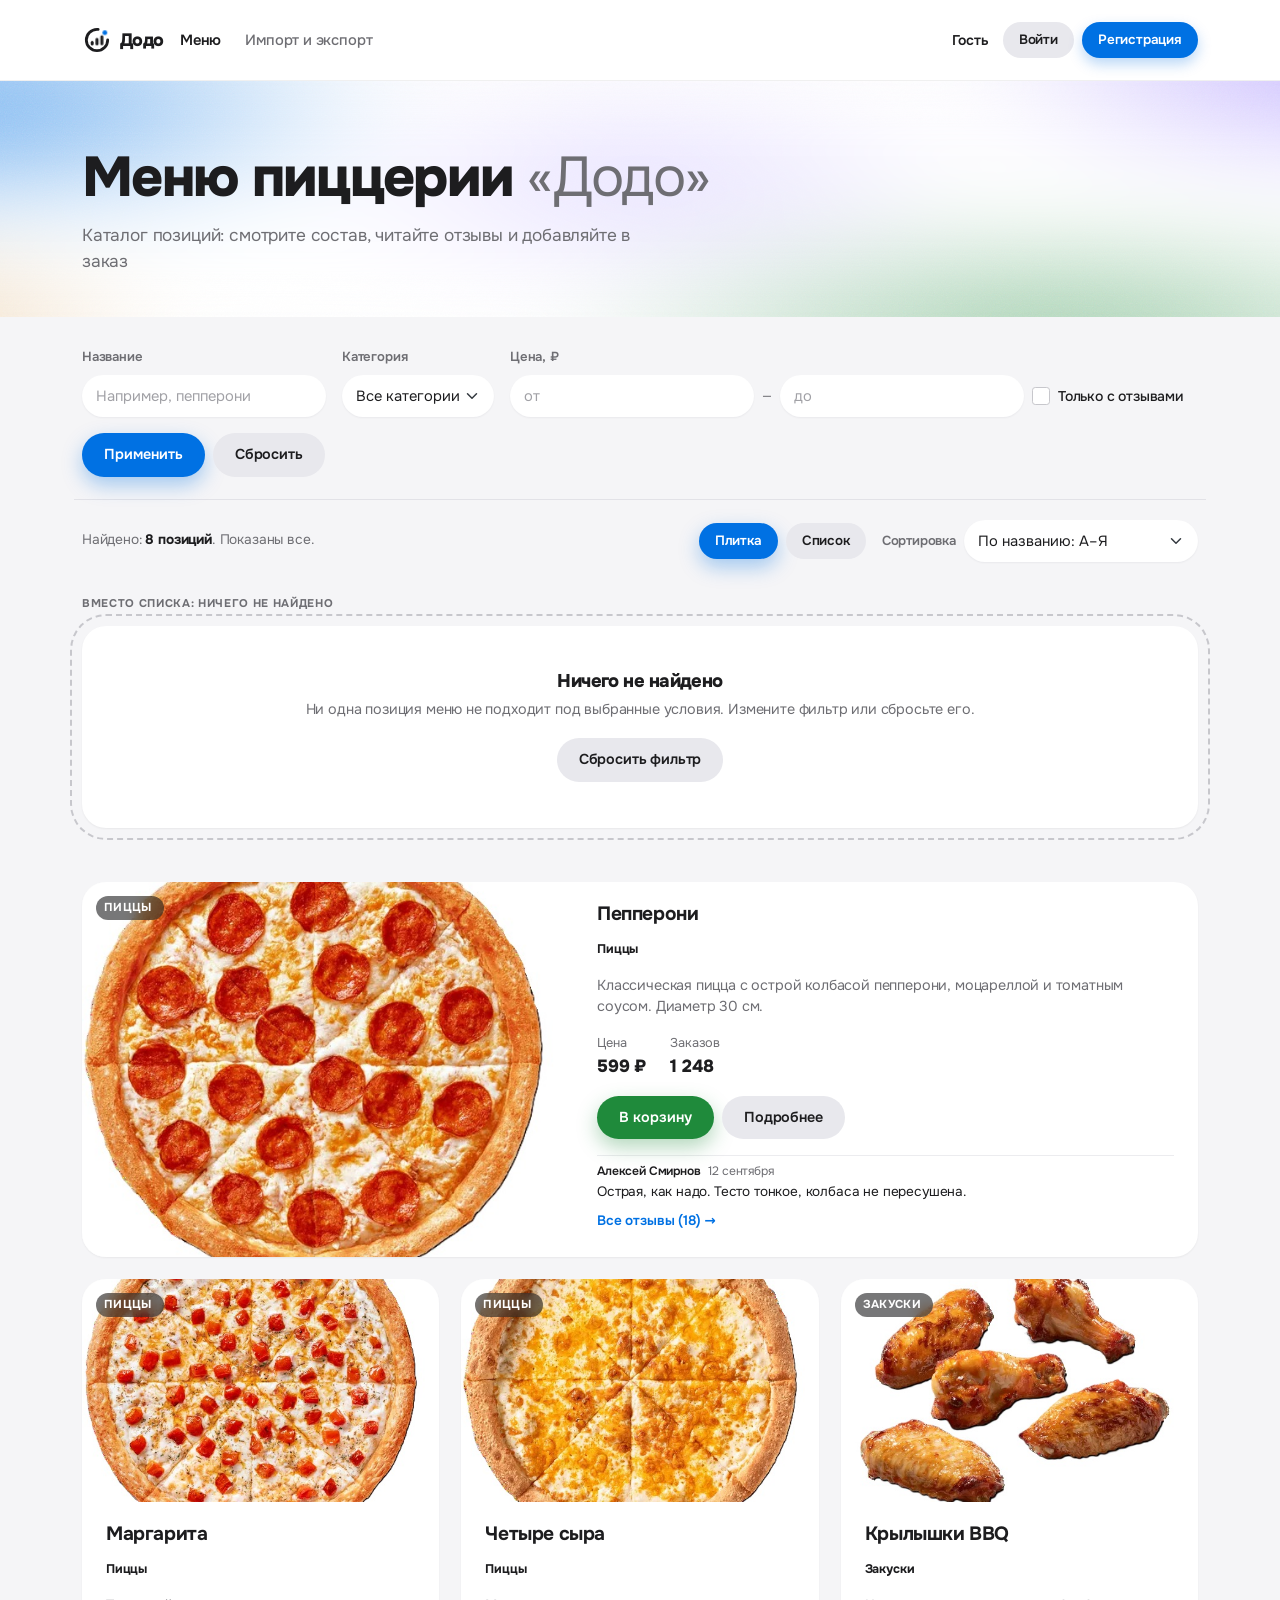
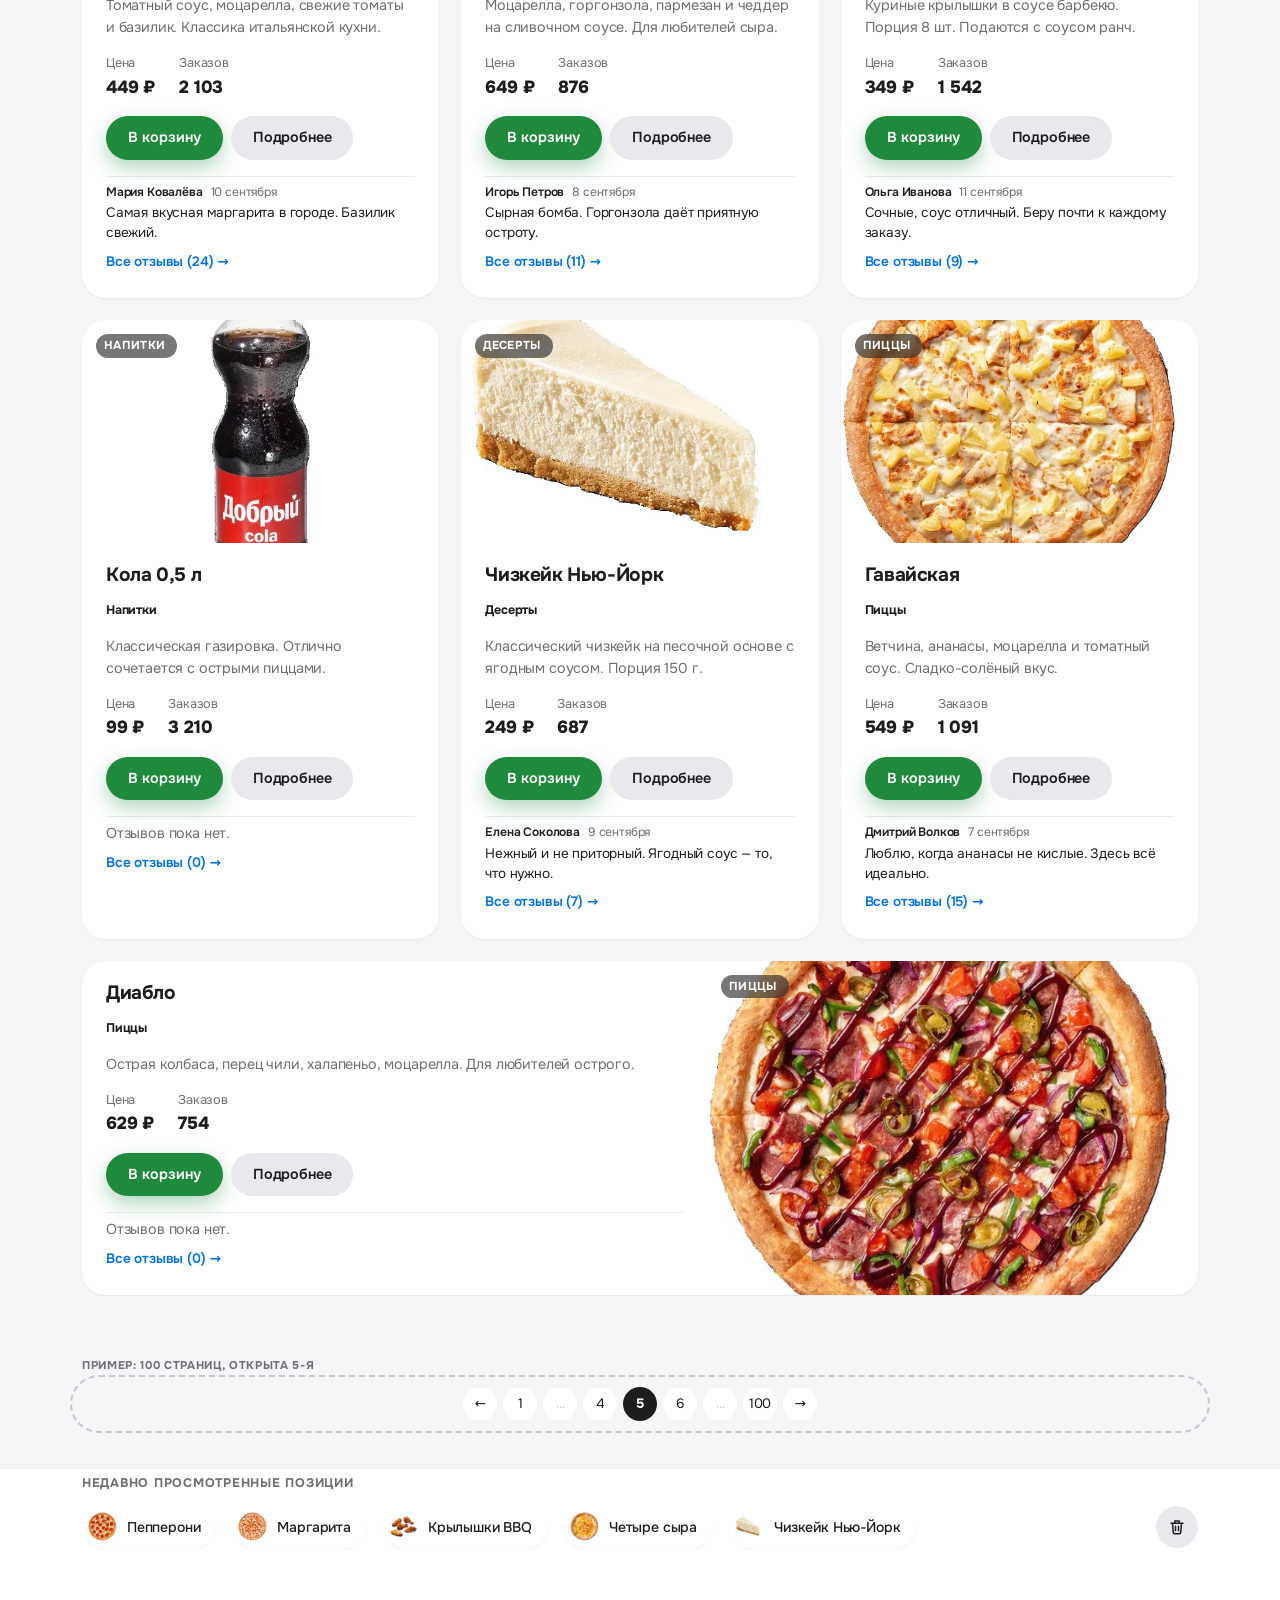
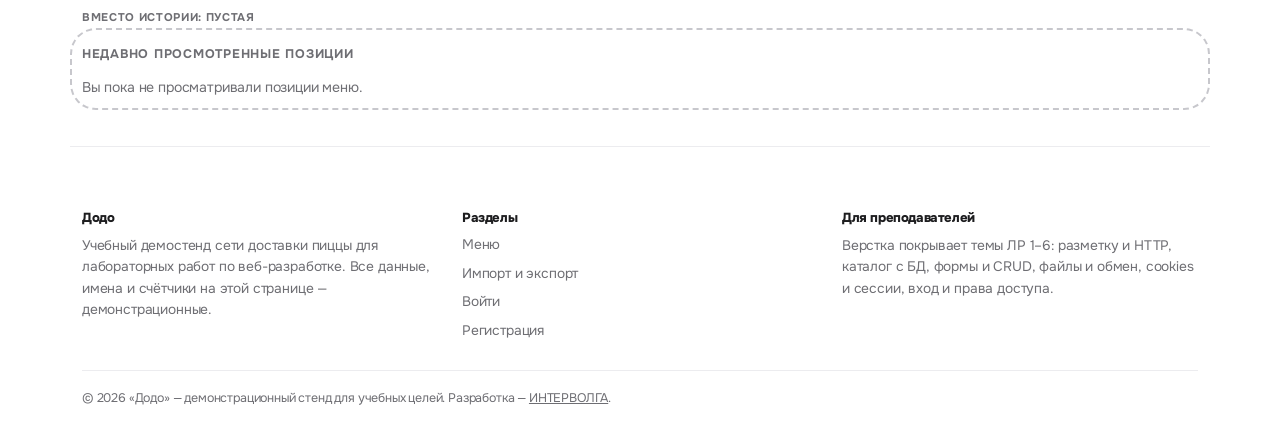
==== commit ff3427ac: "Адаптация под пиццерию + переключатель плитка/список" ====
--- a/LR1/Сайт/rhythm/LR1/index.html
+++ b/LR1/Сайт/rhythm/LR1/index.html
@@ -3,10 +3,9 @@
 <head>
   <meta charset="utf-8">
   <meta name="viewport" content="width=device-width, initial-scale=1">
-  <title>Привычки — Ритм</title>
+  <title>Меню — Додо</title>
   <link rel="icon" href="favicon.svg" type="image/svg+xml">
   <link rel="stylesheet" href="assets/css/fonts.css">
-  <!-- Bootstrap подключается первым, тема стенда — после него и переопределяет нужное -->
   <link rel="stylesheet" href="assets/css/bootstrap.min.css">
   <link rel="stylesheet" href="assets/css/theme.css">
 </head>
@@ -14,7 +13,7 @@
 
 <header class="page-head navbar navbar-expand-lg">
   <div class="container head-inner d-flex flex-wrap align-items-center gap-3">
-    <a class="brand d-inline-flex align-items-center gap-2" href="index.html" aria-label="Ритм — на главную">
+    <a class="brand d-inline-flex align-items-center gap-2" href="index.html" aria-label="Додо — на главную">
       <svg width="34" height="34" class="logo-mark" viewBox="0 0 34 34" aria-hidden="true" focusable="false">
         <circle class="cycle" cx="17" cy="17" r="12.1" fill="none" stroke="currentColor" stroke-width="3.2" stroke-linecap="round"/>
         <g class="beats" fill="currentColor">
@@ -24,11 +23,11 @@
         </g>
         <circle class="beat-now" cx="25.9" cy="8.8" r="2.7" fill="var(--accent)"/>
       </svg>
-      <span class="brand-name">Ритм</span>
+      <span class="brand-name">Додо</span>
     </a>
     <nav aria-label="Основное меню">
       <ul class="nav mainnav gap-4">
-        <li class="nav-item"><a class="nav-link" href="index.html" aria-current="page">Привычки</a></li>
+        <li class="nav-item"><a class="nav-link" href="index.html" aria-current="page">Меню</a></li>
         <li class="nav-item"><a class="nav-link" href="exchange.html">Импорт и экспорт</a></li>
       </ul>
     </nav>
@@ -44,8 +43,8 @@
 
   <section class="hero">
     <div class="container hero-inner">
-      <h1>Трекер привычек <em>«Ритм»</em></h1>
-      <p>Отмечайте выполнение, читайте комментарии участников и выбирайте, к чему присоединиться</p>
+      <h1>Меню пиццерии <em>«Додо»</em></h1>
+      <p>Каталог позиций: смотрите состав, читайте отзывы и добавляйте в заказ</p>
     </div>
     <div class="hero-spacer"></div>
   </section>
@@ -56,49 +55,31 @@
         <div class="filterbar row g-3 align-items-end">
           <div class="field col-12 col-sm-6 col-lg-auto d-flex flex-column gap-2">
             <label class="form-label" for="q">Название</label>
-            <input class="form-control" id="q" name="q" type="search" value="" placeholder="Например, вода">
+            <input class="form-control" id="q" name="q" type="search" value="" placeholder="Например, пепперони">
           </div>
           <div class="field col-12 col-sm-6 col-lg-auto d-flex flex-column gap-2">
             <label class="form-label" for="cat">Категория</label>
             <select class="form-select" id="cat" name="cat">
               <option selected>Все категории</option>
-              <option>Здоровье</option>
-              <option>Спорт</option>
-              <option>Учёба</option>
-              <option>Быт</option>
+              <option>Пиццы</option>
+              <option>Закуски</option>
+              <option>Напитки</option>
+              <option>Десерты</option>
             </select>
           </div>
-          <div class="field col-12 col-sm-6 col-lg-auto d-flex flex-column gap-2">
-            <label class="form-label" for="part">Участие</label>
-            <select class="form-select" id="part" name="part">
-              <option selected>Все</option>
-              <option>Придерживаюсь</option>
-              <option>Не придерживаюсь</option>
-            </select>
-          </div>
           <div class="field field--range col-12 col-sm-6 col-lg-auto d-flex flex-column gap-2">
-            <span class="form-label" id="followers-title">Сколько придерживается</span>
-            <div class="range-inputs d-flex align-items-center gap-2" role="group" aria-labelledby="followers-title">
-              <label class="visually-hidden" for="followers-min">Придерживается, от</label>
-              <input class="form-control" id="followers-min" name="followers_min" type="number" min="0" step="1" inputmode="numeric" placeholder="от" value="">
+            <span class="form-label" id="price-title">Цена, ₽</span>
+            <div class="range-inputs d-flex align-items-center gap-2" role="group" aria-labelledby="price-title">
+              <label class="visually-hidden" for="price-min">Цена, от</label>
+              <input class="form-control" id="price-min" name="price_min" type="number" min="0" step="1" inputmode="numeric" placeholder="от" value="">
               <span class="dash" aria-hidden="true">—</span>
-              <label class="visually-hidden" for="followers-max">Придерживается, до</label>
-              <input class="form-control" id="followers-max" name="followers_max" type="number" min="0" step="1" inputmode="numeric" placeholder="до" value="">
-            </div>
-          </div>
-          <div class="field field--range col-12 col-sm-6 col-lg-auto d-flex flex-column gap-2">
-            <span class="form-label" id="done-title">Выполнено всеми</span>
-            <div class="range-inputs d-flex align-items-center gap-2" role="group" aria-labelledby="done-title">
-              <label class="visually-hidden" for="done-min">Выполнено всеми, от</label>
-              <input class="form-control" id="done-min" name="done_min" type="number" min="0" step="1" inputmode="numeric" placeholder="от" value="">
-              <span class="dash" aria-hidden="true">—</span>
-              <label class="visually-hidden" for="done-max">Выполнено всеми, до</label>
-              <input class="form-control" id="done-max" name="done_max" type="number" min="0" step="1" inputmode="numeric" placeholder="до" value="">
+              <label class="visually-hidden" for="price-max">Цена, до</label>
+              <input class="form-control" id="price-max" name="price_max" type="number" min="0" step="1" inputmode="numeric" placeholder="до" value="">
             </div>
           </div>
           <div class="field field--check form-check col-12 col-lg-auto d-flex flex-row align-items-center gap-2">
-            <input class="form-check-input" id="with-comments" name="with_comments" type="checkbox" value="1">
-            <label class="form-check-label" for="with-comments">Только с комментариями</label>
+            <input class="form-check-input" id="with-reviews" name="with_reviews" type="checkbox" value="1">
+            <label class="form-check-label" for="with-reviews">Только с отзывами</label>
           </div>
           <div class="filter-actions col-12 col-lg-auto d-flex gap-2">
             <button type="submit" class="btn btn-primary">Применить</button>
@@ -106,268 +87,246 @@
           </div>
         </div>
 
-        <div class="listbar d-flex flex-wrap align-items-center justify-content-between">
-          <p class="count-note">Найдено: <b>8 привычек</b>. Показаны все.</p>
-          <div class="field col-12 col-md-auto ms-md-auto d-flex flex-column flex-sm-row align-items-sm-center gap-2">
-            <label class="form-label" for="sort">Сортировка</label>
-            <select class="form-select" id="sort" name="sort">
-              <option selected>По названию: А–Я</option>
-              <option>По числу выполнений: сначала больше</option>
-            </select>
+        <div class="listbar d-flex flex-wrap align-items-center justify-content-between gap-3">
+          <p class="count-note mb-0">Найдено: <b>8 позиций</b>. Показаны все.</p>
+          <div class="d-flex flex-wrap align-items-center gap-3">
+            <div class="view-switch d-flex gap-2" role="group" aria-label="Вид отображения">
+              <a class="btn btn-sm btn-primary" href="index.html" aria-current="page">Плитка</a>
+              <a class="btn btn-sm btn-neutral" href="list.html">Список</a>
+            </div>
+            <div class="field d-flex flex-column flex-sm-row align-items-sm-center gap-2">
+              <label class="form-label mb-0" for="sort">Сортировка</label>
+              <select class="form-select" id="sort" name="sort">
+                <option selected>По названию: А–Я</option>
+                <option>По цене: сначала дешевле</option>
+                <option>По цене: сначала дороже</option>
+              </select>
+            </div>
           </div>
         </div>
       </form>
 
-      <!-- Альтернатива списку. В рабочей вёрстке выводится ЛИБО этот блок, ЛИБО .cards с навигацией,
-           в зависимости от того, нашлись ли привычки. -->
       <div class="empty-state demo-alt" data-demo="Вместо списка: ничего не найдено">
         <h2>Ничего не найдено</h2>
-        <p>Ни одна привычка не подходит под выбранные условия. Измените фильтр или сбросьте его.</p>
+        <p>Ни одна позиция меню не подходит под выбранные условия. Измените фильтр или сбросьте его.</p>
         <a class="btn btn-neutral" href="index.html">Сбросить фильтр</a>
       </div>
 
       <div class="row cards g-4">
 
+        <!-- Широкая карточка -->
         <div class="col-12">
-          <article class="card h-100 d-flex flex-column flex-lg-row card--wide" data-cat="sport">
-            <div class="card-media">
-              <span class="media-chip badge"><svg width="24" height="24" class="icon" viewBox="0 0 24 24" aria-hidden="true" focusable="false"><circle cx="6" cy="12" r="2.6"/><circle cx="18" cy="12" r="2.6"/><path d="M8.6 12h6.8"/></svg>Спорт</span>
-              <a href="habit.html"><img width="1344" height="768" class="img-fluid" src="assets/img/habit-walking-16bit.jpg" alt="Пиксель-арт: аллея в парке со скамейками и фонарями, человек уходит по дорожке вдаль"></a>
+          <article class="card h-100 d-flex flex-column flex-lg-row card--wide" data-cat="pizza">
+            <div class="card-media">
+              <span class="media-chip badge">Пиццы</span>
+              <a href="item.html"><img width="1344" height="768" class="img-fluid" src="assets/img/пепперони.jpg" alt="Пицца Пепперони с колбасой и сыром на тонком тесте"></a>
             </div>
             <div class="card-body d-flex flex-column gap-3">
               <h2 class="card-title d-flex align-items-center gap-2">
-                <span class="habit-icon"><svg width="24" height="24" class="icon" viewBox="0 0 24 24" aria-hidden="true" focusable="false"><circle cx="6" cy="12" r="2.6"/><circle cx="18" cy="12" r="2.6"/><path d="M8.6 12h6.8"/></svg></span>
-                <a href="habit.html">Гулять десять тысяч шагов</a>
+                <a href="item.html">Пепперони</a>
               </h2>
-              <p class="card-meta"><span class="cat-name">Спорт</span></p>
-              <p class="desc">Проходить не меньше десяти тысяч шагов за день: часть дороги пешком и прогулка после ужина.</p>
-              <div class="counters d-flex flex-wrap gap-4">
-                <span>Придерживаются<b>187</b></span>
-                <span>Выполнено всеми<b>4 268</b></span>
-              </div>
-              <div class="card-actions d-flex flex-wrap align-items-center">
-                <button type="button" class="btn btn-positive">Начать</button>
-              </div>
-              <div class="comments d-flex flex-column gap-2">
-                <div class="comment"><div class="meta d-flex flex-wrap align-items-center gap-2"><span class="who">Павел Реутов</span><span>10 сентября</span></div>Выхожу на остановку раньше — норма набирается сама собой.</div>
-                <a class="all-comments d-inline-flex align-items-center gap-1" href="habit.html#comments">Все комментарии (7) <svg width="24" height="24" class="icon" viewBox="0 0 24 24" aria-hidden="true" focusable="false"><path d="M13 7l5 5-5 5M4 12h14"/></svg></a>
-              </div>
-            </div>
-          </article>
-        </div>
-
-        <div class="col-12 col-md-6 col-lg-4">
-          <article class="card h-100 d-flex" data-cat="home">
-            <div class="card-media">
-              <span class="media-chip badge"><svg width="24" height="24" class="icon" viewBox="0 0 24 24" aria-hidden="true" focusable="false"><path d="M4 11 12 4l8 7M6 10v9h5v-5h2v5h5v-9"/></svg>Быт</span>
-              <a href="habit.html"><img width="1344" height="768" class="img-fluid" src="assets/img/habit-bedmaking-16bit.jpg" alt="Пиксель-арт: заправленная кровать с синим покрывалом и белыми подушками между двумя окнами"></a>
-            </div>
-            <div class="card-body d-flex flex-column gap-3">
-              <h2 class="card-title d-flex align-items-center gap-2">
-                <span class="habit-icon"><svg width="24" height="24" class="icon" viewBox="0 0 24 24" aria-hidden="true" focusable="false"><path d="M4 11 12 4l8 7M6 10v9h5v-5h2v5h5v-9"/></svg></span>
-                <a href="habit.html">Заправлять постель утром</a>
-              </h2>
-              <p class="card-meta"><span class="cat-name">Быт</span></p>
-              <p class="desc">Застилать кровать сразу после подъёма. Маленькое дело, с которого начинается порядок в комнате.</p>
-              <div class="counters d-flex flex-wrap gap-4">
-                <span>Придерживаются<b>61</b></span>
-                <span>Выполнено всеми<b>803</b></span>
-              </div>
-              <div class="card-actions d-flex flex-wrap align-items-center">
-                <button type="button" class="btn btn-positive btn-count position-relative" aria-label="Отметить выполнение привычки «Заправлять постель утром»" aria-describedby="count-habit-bedmaking" title="Выполнено вами: 12">+1<span class="position-absolute top-0 start-100 translate-middle badge rounded-pill text-bg-dark" id="count-habit-bedmaking"><span class="visually-hidden">Выполнено вами: </span>12</span></button>
-                <button type="button" class="btn btn-neutral ms-auto">Бросить</button>
-              </div>
-              <p class="last-done">Последнее «+1»: сегодня, 07:20</p>
-              <div class="comments d-flex flex-column gap-2">
-                <div class="comment"><div class="meta d-flex flex-wrap align-items-center gap-2"><span class="who">Светлана Нечаева</span><span>8 сентября</span></div>Минута утром — и вечером комната выглядит убранной.</div>
-                <a class="all-comments d-inline-flex align-items-center gap-1" href="habit.html#comments">Все комментарии (4) <svg width="24" height="24" class="icon" viewBox="0 0 24 24" aria-hidden="true" focusable="false"><path d="M13 7l5 5-5 5M4 12h14"/></svg></a>
-              </div>
-            </div>
-          </article>
-        </div>
-
-        <div class="col-12 col-md-6 col-lg-4">
-          <article class="card h-100 d-flex" data-cat="health">
-            <div class="card-media">
-              <span class="media-chip badge"><svg width="24" height="24" class="icon" viewBox="0 0 24 24" aria-hidden="true" focusable="false"><path d="M12 3C12 3 6 10.5 6 15a6 6 0 0 0 12 0c0-4.5-6-12-6-12Z"/></svg>Здоровье</span>
-              <a href="habit.html"><img width="1586" height="992" class="img-fluid" src="assets/img/habit-meditation-16bit.png" alt="Пиксель-арт: человек медитирует перед сном в комнате с ночным окном"></a>
-            </div>
-            <div class="card-body d-flex flex-column gap-3">
-              <h2 class="card-title d-flex align-items-center gap-2">
-                <span class="habit-icon"><svg width="24" height="24" class="icon" viewBox="0 0 24 24" aria-hidden="true" focusable="false"><circle cx="12" cy="12" r="4"/><path d="M12 3v2M12 19v2M3 12h2M19 12h2"/></svg></span>
-                <a href="habit.html">Медитация перед сном</a>
-              </h2>
-              <p class="card-meta"><span class="cat-name">Здоровье</span></p>
-              <p class="desc">Десять минут тишины и дыхательных упражнений перед сном. Помогает отложить телефон и быстрее засыпать.</p>
-              <div class="counters d-flex flex-wrap gap-4">
-                <span>Придерживаются<b>54</b></span>
-                <span>Выполнено всеми<b>611</b></span>
-              </div>
-              <div class="card-actions d-flex flex-wrap align-items-center">
-                <button type="button" class="btn btn-positive">Начать</button>
-              </div>
-              <div class="comments d-flex flex-column gap-2">
-                <div class="comment">
-                  <div class="meta d-flex flex-wrap align-items-center gap-2"><span class="who">Александра Ветрова</span><span>8 сентября</span></div>
-                  Первые вечера было скучно сидеть в тишине, мысли лезли одна за другой. К концу второй недели стало заметно…
-                  <a class="all-comments d-inline-flex align-items-center gap-1" href="habit.html#comments">Читать полностью</a>
-                </div>
-                <a class="all-comments d-inline-flex align-items-center gap-1" href="habit.html#comments">Все комментарии (2) <svg width="24" height="24" class="icon" viewBox="0 0 24 24" aria-hidden="true" focusable="false"><path d="M13 7l5 5-5 5M4 12h14"/></svg></a>
-              </div>
-            </div>
-          </article>
-        </div>
-
-        <div class="col-12 col-md-6 col-lg-4">
-          <article class="card h-100 d-flex" data-cat="health">
-            <div class="card-media">
-              <span class="media-chip badge"><svg width="24" height="24" class="icon" viewBox="0 0 24 24" aria-hidden="true" focusable="false"><path d="M12 3C12 3 6 10.5 6 15a6 6 0 0 0 12 0c0-4.5-6-12-6-12Z"/></svg>Здоровье</span>
-              <a href="habit.html"><img width="1586" height="992" class="img-fluid" src="assets/img/habit-water-16bit.png" alt="Пиксель-арт: стакан свежей воды на столе у окна"></a>
-            </div>
-            <div class="card-body d-flex flex-column gap-3">
-              <h2 class="card-title d-flex align-items-center gap-2">
-                <span class="habit-icon"><svg width="24" height="24" class="icon" viewBox="0 0 24 24" aria-hidden="true" focusable="false"><path d="M12 3C12 3 6 10.5 6 15a6 6 0 0 0 12 0c0-4.5-6-12-6-12Z"/></svg></span>
-                <a href="habit.html">Пить воду</a>
-              </h2>
-              <p class="card-meta"><span class="cat-name">Здоровье</span></p>
-              <p class="desc">Выпивать достаточно воды в течение дня для самочувствия и концентрации.</p>
-              <div class="counters d-flex flex-wrap gap-4">
-                <span>Придерживаются<b>342</b></span>
-                <span>Выполнено всеми<b>12 480</b></span>
-              </div>
-              <div class="card-actions d-flex flex-wrap align-items-center">
-                <button type="button" class="btn btn-positive btn-count position-relative" aria-label="Отметить выполнение привычки «Пить воду»" aria-describedby="count-habit-water" title="Выполнено вами: 27">+1<span class="position-absolute top-0 start-100 translate-middle badge rounded-pill text-bg-dark" id="count-habit-water"><span class="visually-hidden">Выполнено вами: </span>27</span></button>
-                <button type="button" class="btn btn-neutral ms-auto">Бросить</button>
-              </div>
-              <p class="last-done">Последнее «+1»: сегодня, 08:40</p>
-              <div class="comments d-flex flex-column gap-2">
-                <div class="comment"><div class="meta d-flex flex-wrap align-items-center gap-2"><span class="who">Марина Ковалёва</span><span>9 сентября</span></div>Уже неделя без пропусков, стало проще вставать утром.</div>
-                <a class="all-comments d-inline-flex align-items-center gap-1" href="habit.html#comments">Все комментарии (14) <svg width="24" height="24" class="icon" viewBox="0 0 24 24" aria-hidden="true" focusable="false"><path d="M13 7l5 5-5 5M4 12h14"/></svg></a>
-              </div>
-            </div>
-          </article>
-        </div>
-
-        <div class="col-12 col-md-6 col-lg-4">
-          <article class="card h-100 d-flex" data-cat="home">
-            <div class="card-media">
-              <span class="media-chip badge"><svg width="24" height="24" class="icon" viewBox="0 0 24 24" aria-hidden="true" focusable="false"><path d="M4 11 12 4l8 7M6 10v9h5v-5h2v5h5v-9"/></svg>Быт</span>
-              <a href="habit.html"><img width="1586" height="992" class="img-fluid" src="assets/img/habit-cleaning-16bit.png" alt="Пиксель-арт: человек сразу убирает за собой посуду"></a>
-            </div>
-            <div class="card-body d-flex flex-column gap-3">
-              <h2 class="card-title d-flex align-items-center gap-2">
-                <span class="habit-icon"><svg width="24" height="24" class="icon" viewBox="0 0 24 24" aria-hidden="true" focusable="false"><path d="M4 11 12 4l8 7M6 10v9h5v-5h2v5h5v-9"/></svg></span>
-                <a href="habit.html">Уборка за собой сразу</a>
-              </h2>
-              <p class="card-meta"><span class="cat-name">Быт</span></p>
-              <p class="desc">Не откладывать мелкую уборку: мыть посуду и убирать вещи сразу после использования.</p>
-              <div class="counters d-flex flex-wrap gap-4">
-                <span>Придерживаются<b>96</b></span>
-                <span>Выполнено всеми<b>1 042</b></span>
-              </div>
-              <div class="card-actions d-flex flex-wrap align-items-center">
-                <button type="button" class="btn btn-positive btn-count position-relative" aria-label="Отметить выполнение привычки «Уборка за собой сразу»" aria-describedby="count-habit-cleaning" title="Выполнено вами: 0">+1<span class="position-absolute top-0 start-100 translate-middle badge rounded-pill text-bg-dark" id="count-habit-cleaning"><span class="visually-hidden">Выполнено вами: </span>0</span></button>
-                <button type="button" class="btn btn-neutral ms-auto">Бросить</button>
-              </div>
-              <p class="last-done">Последнее «+1»: &mdash;</p>
-              <div class="comments d-flex flex-column gap-2">
-                <div class="comment"><div class="meta d-flex flex-wrap align-items-center gap-2"><span class="who">Ольга Панова</span><span>3 сентября</span></div>Пять минут вечером — и не копится гора посуды.</div>
-                <a class="all-comments d-inline-flex align-items-center gap-1" href="habit.html#comments">Все комментарии (1) <svg width="24" height="24" class="icon" viewBox="0 0 24 24" aria-hidden="true" focusable="false"><path d="M13 7l5 5-5 5M4 12h14"/></svg></a>
-              </div>
-            </div>
-          </article>
-        </div>
-
-        <div class="col-12 col-md-6 col-lg-4">
-          <article class="card h-100 d-flex" data-cat="sport">
-            <div class="card-media">
-              <span class="media-chip badge"><svg width="24" height="24" class="icon" viewBox="0 0 24 24" aria-hidden="true" focusable="false"><circle cx="6" cy="12" r="2.6"/><circle cx="18" cy="12" r="2.6"/><path d="M8.6 12h6.8"/></svg>Спорт</span>
-              <a href="habit.html"><img width="1587" height="991" class="img-fluid" src="assets/img/habit-exercise-16bit.png" alt="Пиксель-арт: утренняя разминка на коврике у окна"></a>
-            </div>
-            <div class="card-body d-flex flex-column gap-3">
-              <h2 class="card-title d-flex align-items-center gap-2">
-                <span class="habit-icon"><svg width="24" height="24" class="icon" viewBox="0 0 24 24" aria-hidden="true" focusable="false"><circle cx="6" cy="12" r="2.6"/><circle cx="18" cy="12" r="2.6"/><path d="M8.6 12h6.8"/></svg></span>
-                <a href="habit.html">Утренняя зарядка</a>
-              </h2>
-              <p class="card-meta"><span class="cat-name">Спорт</span></p>
-              <p class="desc">Десять минут разминки сразу после подъёма. Привычка только что добавлена в каталог.</p>
-              <div class="counters d-flex flex-wrap gap-4">
-                <span>Придерживаются<b>0</b></span>
-                <span>Выполнено всеми<b>0</b></span>
-              </div>
-              <div class="card-actions d-flex flex-wrap align-items-center">
-                <button type="button" class="btn btn-positive">Начать</button>
-              </div>
-              <div class="comments d-flex flex-column gap-2">
-                <p class="desc">Комментариев пока нет.</p>
-                <a class="all-comments d-inline-flex align-items-center gap-1" href="habit.html#comments">Все комментарии (0) <svg width="24" height="24" class="icon" viewBox="0 0 24 24" aria-hidden="true" focusable="false"><path d="M13 7l5 5-5 5M4 12h14"/></svg></a>
-              </div>
-            </div>
-          </article>
-        </div>
-
-        <div class="col-12 col-md-6 col-lg-4">
-          <article class="card h-100 d-flex" data-cat="study">
-            <div class="card-media">
-              <span class="media-chip badge"><svg width="24" height="24" class="icon" viewBox="0 0 24 24" aria-hidden="true" focusable="false"><path d="M3 5c3-1 6-1 9 0v14c-3-1-6-1-9 0V5ZM21 5c-3-1-6-1-9 0v14c3-1 6-1 9 0V5Z"/></svg>Учёба</span>
-              <a href="habit.html"><img width="1586" height="992" class="img-fluid" src="assets/img/habit-english-16bit.png" alt="Пиксель-арт: словарь и карточки для ежедневного изучения английских слов"></a>
-            </div>
-            <div class="card-body d-flex flex-column gap-3">
-              <h2 class="card-title d-flex align-items-center gap-2">
-                <span class="habit-icon"><svg width="24" height="24" class="icon" viewBox="0 0 24 24" aria-hidden="true" focusable="false"><path d="M3 5c3-1 6-1 9 0v14c-3-1-6-1-9 0V5ZM21 5c-3-1-6-1-9 0v14c3-1 6-1 9 0V5Z"/></svg></span>
-                <a href="habit.html">Учить английский по пятнадцать новых слов каждый день</a>
-              </h2>
-              <p class="card-meta"><span class="cat-name">Учёба</span></p>
-              <p class="desc">Повторять выученное и заучивать пятнадцать новых английских слов ежедневно.</p>
-              <div class="counters d-flex flex-wrap gap-4">
-                <span>Придерживаются<b>73</b></span>
-                <span>Выполнено всеми<b>12 345</b></span>
-              </div>
-              <div class="card-actions d-flex flex-wrap align-items-center">
-                <button type="button" class="btn btn-positive btn-count position-relative" aria-label="Отметить выполнение привычки «Учить английский по пятнадцать новых слов каждый день»" aria-describedby="count-habit-english" title="Выполнено вами: 214">+1<span class="position-absolute top-0 start-100 translate-middle badge rounded-pill text-bg-dark" id="count-habit-english"><span class="visually-hidden">Выполнено вами: </span>214</span></button>
-                <button type="button" class="btn btn-neutral ms-auto">Бросить</button>
-              </div>
-              <p class="last-done">Последнее «+1»: вчера, 21:15</p>
-              <div class="comments d-flex flex-column gap-2">
-                <div class="comment"><div class="meta d-flex flex-wrap align-items-center gap-2"><span class="who">Игорь Седов</span><span>5 сентября</span></div>Приложение с карточками отлично заходит по утрам в дороге.</div>
-                <a class="all-comments d-inline-flex align-items-center gap-1" href="habit.html#comments">Все комментарии (3) <svg width="24" height="24" class="icon" viewBox="0 0 24 24" aria-hidden="true" focusable="false"><path d="M13 7l5 5-5 5M4 12h14"/></svg></a>
+              <p class="card-meta"><span class="cat-name">Пиццы</span></p>
+              <p class="desc">Классическая пицца с острой колбасой пепперони, моцареллой и томатным соусом. Диаметр 30 см.</p>
+              <div class="counters d-flex flex-wrap gap-4">
+                <span>Цена<b>599 ₽</b></span>
+                <span>Заказов<b>1 248</b></span>
+              </div>
+              <div class="card-actions d-flex flex-wrap align-items-center gap-2">
+                <button type="button" class="btn btn-positive">В корзину</button>
+                <a class="btn btn-neutral" href="item.html">Подробнее</a>
+              </div>
+              <div class="comments d-flex flex-column gap-2">
+                <div class="comment"><div class="meta d-flex flex-wrap align-items-center gap-2"><span class="who">Алексей Смирнов</span><span>12 сентября</span></div>Острая, как надо. Тесто тонкое, колбаса не пересушена.</div>
+                <a class="all-comments d-inline-flex align-items-center gap-1" href="item.html#reviews">Все отзывы (18) →</a>
+              </div>
+            </div>
+          </article>
+        </div>
+
+        <div class="col-12 col-md-6 col-lg-4">
+          <article class="card h-100 d-flex" data-cat="pizza">
+            <div class="card-media">
+              <span class="media-chip badge">Пиццы</span>
+              <a href="item.html"><img width="1344" height="768" class="img-fluid" src="assets/img/маргарита.jpg" alt="Пицца Маргарита с томатами, моцареллой и базиликом"></a>
+            </div>
+            <div class="card-body d-flex flex-column gap-3">
+              <h2 class="card-title"><a href="item.html">Маргарита</a></h2>
+              <p class="card-meta"><span class="cat-name">Пиццы</span></p>
+              <p class="desc">Томатный соус, моцарелла, свежие томаты и базилик. Классика итальянской кухни.</p>
+              <div class="counters d-flex flex-wrap gap-4">
+                <span>Цена<b>449 ₽</b></span>
+                <span>Заказов<b>2 103</b></span>
+              </div>
+              <div class="card-actions d-flex flex-wrap align-items-center gap-2">
+                <button type="button" class="btn btn-positive">В корзину</button>
+                <a class="btn btn-neutral" href="item.html">Подробнее</a>
+              </div>
+              <div class="comments d-flex flex-column gap-2">
+                <div class="comment"><div class="meta d-flex flex-wrap align-items-center gap-2"><span class="who">Мария Ковалёва</span><span>10 сентября</span></div>Самая вкусная маргарита в городе. Базилик свежий.</div>
+                <a class="all-comments d-inline-flex align-items-center gap-1" href="item.html#reviews">Все отзывы (24) →</a>
+              </div>
+            </div>
+          </article>
+        </div>
+
+        <div class="col-12 col-md-6 col-lg-4">
+          <article class="card h-100 d-flex" data-cat="pizza">
+            <div class="card-media">
+              <span class="media-chip badge">Пиццы</span>
+              <a href="item.html"><img width="1344" height="768" class="img-fluid" src="assets/img/сырная.jpg" alt="Пицца Четыре сыра с моцареллой, горгонзолой, пармезаном и чеддером"></a>
+            </div>
+            <div class="card-body d-flex flex-column gap-3">
+              <h2 class="card-title"><a href="item.html">Четыре сыра</a></h2>
+              <p class="card-meta"><span class="cat-name">Пиццы</span></p>
+              <p class="desc">Моцарелла, горгонзола, пармезан и чеддер на сливочном соусе. Для любителей сыра.</p>
+              <div class="counters d-flex flex-wrap gap-4">
+                <span>Цена<b>649 ₽</b></span>
+                <span>Заказов<b>876</b></span>
+              </div>
+              <div class="card-actions d-flex flex-wrap align-items-center gap-2">
+                <button type="button" class="btn btn-positive">В корзину</button>
+                <a class="btn btn-neutral" href="item.html">Подробнее</a>
+              </div>
+              <div class="comments d-flex flex-column gap-2">
+                <div class="comment"><div class="meta d-flex flex-wrap align-items-center gap-2"><span class="who">Игорь Петров</span><span>8 сентября</span></div>Сырная бомба. Горгонзола даёт приятную остроту.</div>
+                <a class="all-comments d-inline-flex align-items-center gap-1" href="item.html#reviews">Все отзывы (11) →</a>
+              </div>
+            </div>
+          </article>
+        </div>
+
+        <div class="col-12 col-md-6 col-lg-4">
+          <article class="card h-100 d-flex" data-cat="snack">
+            <div class="card-media">
+              <span class="media-chip badge">Закуски</span>
+              <a href="item.html"><img width="1344" height="768" class="img-fluid" src="assets/img/крылышки.jpg" alt="Острые куриные крылышки в соусе барбекю"></a>
+            </div>
+            <div class="card-body d-flex flex-column gap-3">
+              <h2 class="card-title"><a href="item.html">Крылышки BBQ</a></h2>
+              <p class="card-meta"><span class="cat-name">Закуски</span></p>
+              <p class="desc">Куриные крылышки в соусе барбекю. Порция 8 шт. Подаются с соусом ранч.</p>
+              <div class="counters d-flex flex-wrap gap-4">
+                <span>Цена<b>349 ₽</b></span>
+                <span>Заказов<b>1 542</b></span>
+              </div>
+              <div class="card-actions d-flex flex-wrap align-items-center gap-2">
+                <button type="button" class="btn btn-positive">В корзину</button>
+                <a class="btn btn-neutral" href="item.html">Подробнее</a>
+              </div>
+              <div class="comments d-flex flex-column gap-2">
+                <div class="comment"><div class="meta d-flex flex-wrap align-items-center gap-2"><span class="who">Ольга Иванова</span><span>11 сентября</span></div>Сочные, соус отличный. Беру почти к каждому заказу.</div>
+                <a class="all-comments d-inline-flex align-items-center gap-1" href="item.html#reviews">Все отзывы (9) →</a>
+              </div>
+            </div>
+          </article>
+        </div>
+
+        <div class="col-12 col-md-6 col-lg-4">
+          <article class="card h-100 d-flex" data-cat="drink">
+            <div class="card-media">
+              <span class="media-chip badge">Напитки</span>
+              <a href="item.html"><img width="1344" height="768" class="img-fluid" src="assets/img/кола.jpg" alt="Газированный напиток Кола 0,5 л"></a>
+            </div>
+            <div class="card-body d-flex flex-column gap-3">
+              <h2 class="card-title"><a href="item.html">Кола 0,5 л</a></h2>
+              <p class="card-meta"><span class="cat-name">Напитки</span></p>
+              <p class="desc">Классическая газировка. Отлично сочетается с острыми пиццами.</p>
+              <div class="counters d-flex flex-wrap gap-4">
+                <span>Цена<b>99 ₽</b></span>
+                <span>Заказов<b>3 210</b></span>
+              </div>
+              <div class="card-actions d-flex flex-wrap align-items-center gap-2">
+                <button type="button" class="btn btn-positive">В корзину</button>
+                <a class="btn btn-neutral" href="item.html">Подробнее</a>
+              </div>
+              <div class="comments d-flex flex-column gap-2">
+                <p class="desc">Отзывов пока нет.</p>
+                <a class="all-comments d-inline-flex align-items-center gap-1" href="item.html#reviews">Все отзывы (0) →</a>
+              </div>
+            </div>
+          </article>
+        </div>
+
+        <div class="col-12 col-md-6 col-lg-4">
+          <article class="card h-100 d-flex" data-cat="dessert">
+            <div class="card-media">
+              <span class="media-chip badge">Десерты</span>
+              <a href="item.html"><img width="1344" height="768" class="img-fluid" src="assets/img/чизкейк.jpg" alt="Чизкейк Нью-Йорк с ягодным соусом"></a>
+            </div>
+            <div class="card-body d-flex flex-column gap-3">
+              <h2 class="card-title"><a href="item.html">Чизкейк Нью-Йорк</a></h2>
+              <p class="card-meta"><span class="cat-name">Десерты</span></p>
+              <p class="desc">Классический чизкейк на песочной основе с ягодным соусом. Порция 150 г.</p>
+              <div class="counters d-flex flex-wrap gap-4">
+                <span>Цена<b>249 ₽</b></span>
+                <span>Заказов<b>687</b></span>
+              </div>
+              <div class="card-actions d-flex flex-wrap align-items-center gap-2">
+                <button type="button" class="btn btn-positive">В корзину</button>
+                <a class="btn btn-neutral" href="item.html">Подробнее</a>
+              </div>
+              <div class="comments d-flex flex-column gap-2">
+                <div class="comment"><div class="meta d-flex flex-wrap align-items-center gap-2"><span class="who">Елена Соколова</span><span>9 сентября</span></div>Нежный и не приторный. Ягодный соус — то, что нужно.</div>
+                <a class="all-comments d-inline-flex align-items-center gap-1" href="item.html#reviews">Все отзывы (7) →</a>
+              </div>
+            </div>
+          </article>
+        </div>
+
+        <div class="col-12 col-md-6 col-lg-4">
+          <article class="card h-100 d-flex" data-cat="pizza">
+            <div class="card-media">
+              <span class="media-chip badge">Пиццы</span>
+              <a href="item.html"><img width="1344" height="768" class="img-fluid" src="assets/img/гавайская.jpg" alt="Гавайская пицца с ветчиной и ананасами"></a>
+            </div>
+            <div class="card-body d-flex flex-column gap-3">
+              <h2 class="card-title"><a href="item.html">Гавайская</a></h2>
+              <p class="card-meta"><span class="cat-name">Пиццы</span></p>
+              <p class="desc">Ветчина, ананасы, моцарелла и томатный соус. Сладко-солёный вкус.</p>
+              <div class="counters d-flex flex-wrap gap-4">
+                <span>Цена<b>549 ₽</b></span>
+                <span>Заказов<b>1 091</b></span>
+              </div>
+              <div class="card-actions d-flex flex-wrap align-items-center gap-2">
+                <button type="button" class="btn btn-positive">В корзину</button>
+                <a class="btn btn-neutral" href="item.html">Подробнее</a>
+              </div>
+              <div class="comments d-flex flex-column gap-2">
+                <div class="comment"><div class="meta d-flex flex-wrap align-items-center gap-2"><span class="who">Дмитрий Волков</span><span>7 сентября</span></div>Люблю, когда ананасы не кислые. Здесь всё идеально.</div>
+                <a class="all-comments d-inline-flex align-items-center gap-1" href="item.html#reviews">Все отзывы (15) →</a>
               </div>
             </div>
           </article>
         </div>
 
         <div class="col-12">
-          <article class="card h-100 d-flex flex-column flex-lg-row-reverse card--wide-rev" data-cat="study">
-            <div class="card-media">
-              <span class="media-chip badge"><svg width="24" height="24" class="icon" viewBox="0 0 24 24" aria-hidden="true" focusable="false"><path d="M3 5c3-1 6-1 9 0v14c-3-1-6-1-9 0V5ZM21 5c-3-1-6-1-9 0v14c3-1 6-1 9 0V5Z"/></svg>Учёба</span>
-              <a href="habit.html"><img width="1586" height="992" class="img-fluid" src="assets/img/habit-reading-16bit.png" alt="Пиксель-арт: человек читает книгу в уютном кресле у лампы"></a>
-            </div>
-            <div class="card-body d-flex flex-column gap-3">
-              <h2 class="card-title d-flex align-items-center gap-2">
-                <span class="habit-icon"><svg width="24" height="24" class="icon" viewBox="0 0 24 24" aria-hidden="true" focusable="false"><path d="M4 5h9v14H4zM13 5h7v14h-7z"/></svg></span>
-                <a href="habit.html">Читать 20 минут в день</a>
-              </h2>
-              <p class="card-meta"><span class="cat-name">Учёба</span></p>
-              <p class="desc">Читать художественную или учебную литературу хотя бы двадцать минут в день.</p>
-              <div class="counters d-flex flex-wrap gap-4">
-                <span>Придерживаются<b>128</b></span>
-                <span>Выполнено всеми<b>956</b></span>
-              </div>
-              <div class="card-actions d-flex flex-wrap align-items-center">
-                <button type="button" class="btn btn-positive">Начать</button>
-              </div>
-              <div class="comments d-flex flex-column gap-2">
-                <p class="desc">Комментариев пока нет.</p>
-                <a class="all-comments d-inline-flex align-items-center gap-1" href="habit.html#comments">Все комментарии (0) <svg width="24" height="24" class="icon" viewBox="0 0 24 24" aria-hidden="true" focusable="false"><path d="M13 7l5 5-5 5M4 12h14"/></svg></a>
-              </div>
-            </div>
-          </article>
-        </div>
-
-      </div>
-
-      <!-- Постраничная навигация выводится, только если страниц больше одной; иначе блока нет вовсе.
-           Пример: 100 страниц, открыта пятая. На узком экране соседние страницы скрываются. -->
+          <article class="card h-100 d-flex flex-column flex-lg-row-reverse card--wide-rev" data-cat="pizza">
+            <div class="card-media">
+              <span class="media-chip badge">Пиццы</span>
+              <a href="item.html"><img width="1344" height="768" class="img-fluid" src="assets/img/диабло.jpg" alt="Пицца Диабло с острой колбасой, перцем чили и халапеньо"></a>
+            </div>
+            <div class="card-body d-flex flex-column gap-3">
+              <h2 class="card-title"><a href="item.html">Диабло</a></h2>
+              <p class="card-meta"><span class="cat-name">Пиццы</span></p>
+              <p class="desc">Острая колбаса, перец чили, халапеньо, моцарелла. Для любителей острого.</p>
+              <div class="counters d-flex flex-wrap gap-4">
+                <span>Цена<b>629 ₽</b></span>
+                <span>Заказов<b>754</b></span>
+              </div>
+              <div class="card-actions d-flex flex-wrap align-items-center gap-2">
+                <button type="button" class="btn btn-positive">В корзину</button>
+                <a class="btn btn-neutral" href="item.html">Подробнее</a>
+              </div>
+              <div class="comments d-flex flex-column gap-2">
+                <p class="desc">Отзывов пока нет.</p>
+                <a class="all-comments d-inline-flex align-items-center gap-1" href="item.html#reviews">Все отзывы (0) →</a>
+              </div>
+            </div>
+          </article>
+        </div>
+
+      </div>
+
       <nav class="pager d-flex justify-content-center demo-alt" data-demo="Пример: 100 страниц, открыта 5-я" aria-label="Постраничная навигация по каталогу">
         <ul class="pagination">
           <li class="page-item"><a class="page-link" href="index.html?page=4" aria-label="Предыдущая страница">←</a></li>
@@ -386,26 +345,24 @@
 
   <div class="container">
     <section class="recent" aria-labelledby="recent-title">
-      <h2 id="recent-title">Недавно просмотренные привычки</h2>
+      <h2 id="recent-title">Недавно просмотренные позиции</h2>
       <div class="recent-row d-flex align-items-start gap-3">
         <ul class="recent-list list-unstyled d-flex flex-nowrap gap-3 overflow-x-auto">
-          <li><span class="rthumb"><img width="1586" height="992" class="img-fluid" src="assets/img/habit-cleaning-16bit.png" alt=""></span><a href="habit.html">Уборка за собой сразу</a></li>
-          <li><span class="rthumb"><img width="1587" height="991" class="img-fluid" src="assets/img/habit-exercise-16bit.png" alt=""></span><a href="habit.html">Утренняя зарядка</a></li>
-          <li><span class="rthumb"><img width="1586" height="992" class="img-fluid" src="assets/img/habit-water-16bit.png" alt=""></span><a href="habit.html">Пить воду</a></li>
-          <li><span class="rthumb"><img width="1586" height="992" class="img-fluid" src="assets/img/habit-english-16bit.png" alt=""></span><a href="habit.html">Учить английский по пятнадцать новых слов каждый день</a></li>
-          <li><span class="rthumb"><img width="1586" height="992" class="img-fluid" src="assets/img/habit-meditation-16bit.png" alt=""></span><a href="habit.html">Медитация перед сном</a></li>
-          <li><span class="rthumb"><img width="1344" height="768" class="img-fluid" src="assets/img/habit-bedmaking-16bit.jpg" alt=""></span><a href="habit.html">Заправлять постель утром</a></li>
-          <li><span class="rthumb"><img width="1344" height="768" class="img-fluid" src="assets/img/habit-walking-16bit.jpg" alt=""></span><a href="habit.html">Гулять десять тысяч шагов</a></li>
+          <li><span class="rthumb"><img width="1344" height="768" class="img-fluid" src="assets/img/пепперони.jpg" alt=""></span><a href="item.html">Пепперони</a></li>
+          <li><span class="rthumb"><img width="1344" height="768" class="img-fluid" src="assets/img/маргарита.jpg" alt=""></span><a href="item.html">Маргарита</a></li>
+          <li><span class="rthumb"><img width="1344" height="768" class="img-fluid" src="assets/img/крылышки.jpg" alt=""></span><a href="item.html">Крылышки BBQ</a></li>
+          <li><span class="rthumb"><img width="1344" height="768" class="img-fluid" src="assets/img/сырная.jpg" alt=""></span><a href="item.html">Четыре сыра</a></li>
+          <li><span class="rthumb"><img width="1344" height="768" class="img-fluid" src="assets/img/чизкейк.jpg" alt=""></span><a href="item.html">Чизкейк Нью-Йорк</a></li>
         </ul>
-        <button type="button" class="btn btn-neutral btn-icon" aria-label="Очистить историю просмотров" title="Очистить историю просмотров"><svg width="24" height="24" class="icon" viewBox="0 0 24 24" aria-hidden="true" focusable="false"><path d="M4 7h16M10 11v6M14 11v6M6 7l1 12a2 2 0 0 0 2 2h6a2 2 0 0 0 2-2l1-12M9 7V4h6v3"/></svg></button>
+        <button type="button" class="btn btn-neutral btn-icon" aria-label="Очистить историю просмотров" title="Очистить историю просмотров">
+          <svg width="24" height="24" class="icon" viewBox="0 0 24 24" aria-hidden="true" focusable="false"><path d="M4 7h16M10 11v6M14 11v6M6 7l1 12a2 2 0 0 0 2 2h6a2 2 0 0 0 2-2l1-12M9 7V4h6v3"/></svg>
+        </button>
       </div>
     </section>
 
-    <!-- Альтернатива заполненной истории. В рабочей вёрстке выводится ЛИБО этот блок, ЛИБО заполненный
-         выше: пустая история — без кнопки очистки. -->
     <section class="recent demo-alt" data-demo="Вместо истории: пустая" aria-labelledby="recent-empty-title">
-      <h2 id="recent-empty-title">Недавно просмотренные привычки</h2>
-      <p class="empty-note">Вы пока не просматривали привычки.</p>
+      <h2 id="recent-empty-title">Недавно просмотренные позиции</h2>
+      <p class="empty-note">Вы пока не просматривали позиции меню.</p>
     </section>
   </div>
 
@@ -415,13 +372,13 @@
   <div class="container">
     <div class="foot-grid row g-4">
       <div class="col-12 col-md-4">
-        <h2>Ритм</h2>
-        <p>Учебный демостенд для лабораторных работ по веб-разработке. Все данные, имена и счётчики на этой странице — демонстрационные.</p>
+        <h2>Додо</h2>
+        <p>Учебный демостенд сети доставки пиццы для лабораторных работ по веб-разработке. Все данные, имена и счётчики на этой странице — демонстрационные.</p>
       </div>
       <div class="col-12 col-md-4">
         <h2>Разделы</h2>
         <ul class="list-unstyled d-flex flex-column gap-2">
-          <li><a href="index.html">Привычки</a></li>
+          <li><a href="index.html">Меню</a></li>
           <li><a href="exchange.html">Импорт и экспорт</a></li>
           <li><a href="login.html">Войти</a></li>
           <li><a href="register.html">Регистрация</a></li>
@@ -432,7 +389,7 @@
         <p>Верстка покрывает темы ЛР 1–6: разметку и HTTP, каталог с БД, формы и CRUD, файлы и обмен, cookies и сессии, вход и права доступа.</p>
       </div>
     </div>
-    <p class="foot-bottom">© 2026 «Ритм» — демонстрационный стенд для учебных целей. Разработка — <a href="https://www.intervolga.ru/">ИНТЕРВОЛГА</a>.</p>
+    <p class="foot-bottom">© 2026 «Додо» — демонстрационный стенд для учебных целей. Разработка — <a href="https://www.intervolga.ru/">ИНТЕРВОЛГА</a>.</p>
   </div>
 </footer>
 
@@ -441,8 +398,7 @@
 </a>
 
 <script src="assets/js/to-top.js"></script>
-
 <script src="assets/js/recent-scroll.js"></script>
 
 </body>
-</html>
+</html>
